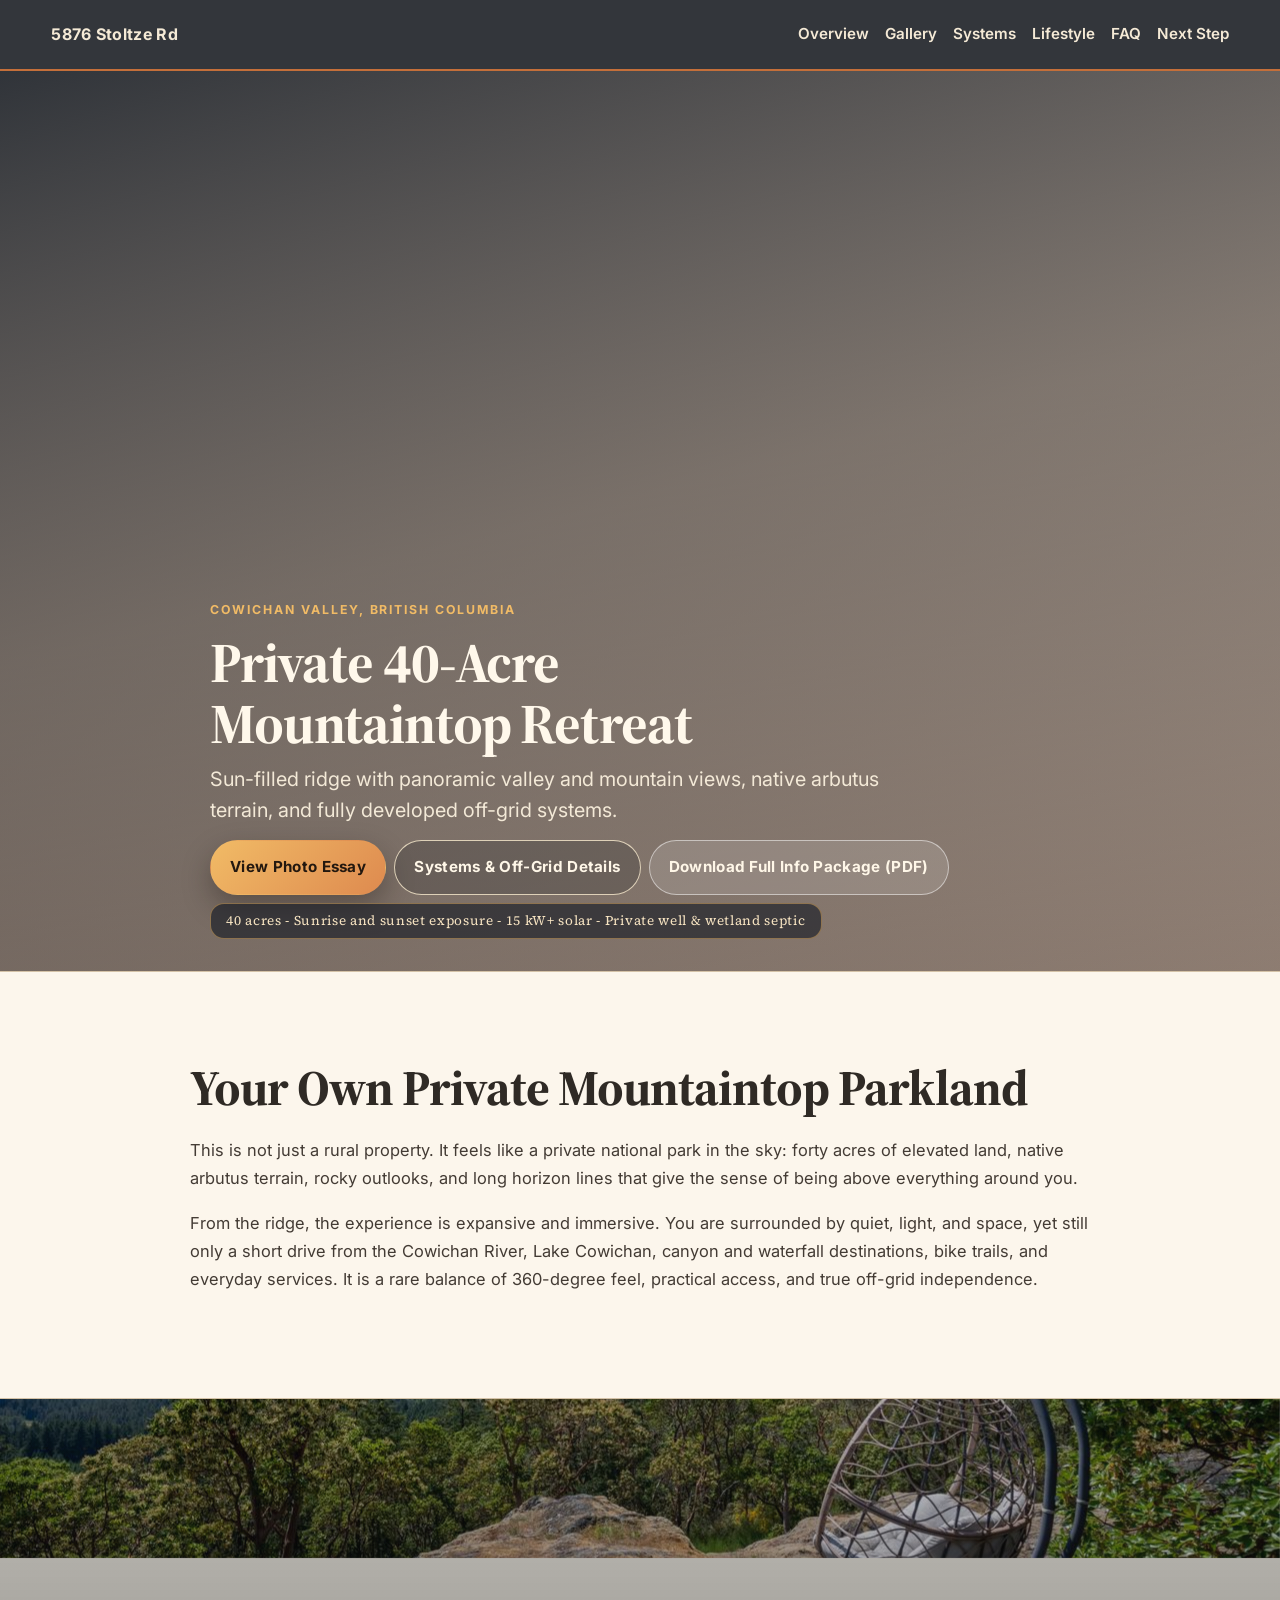
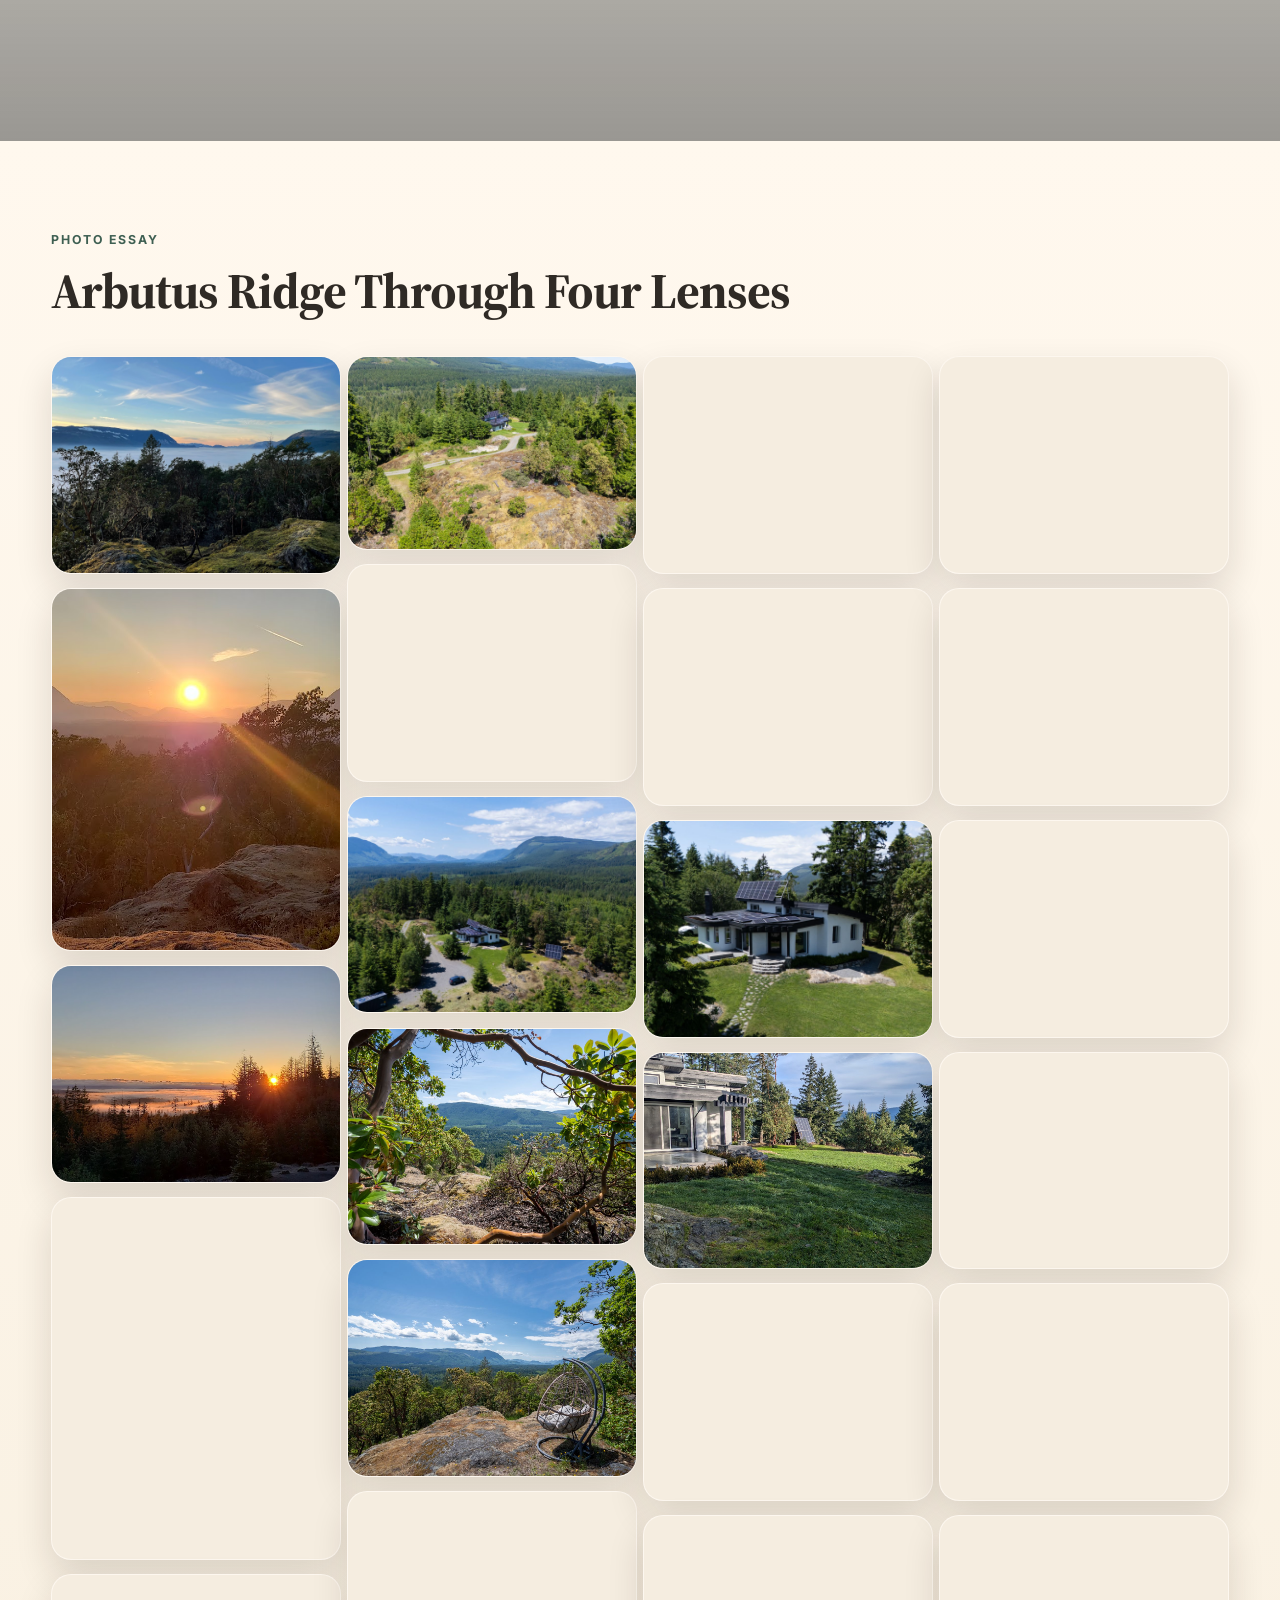
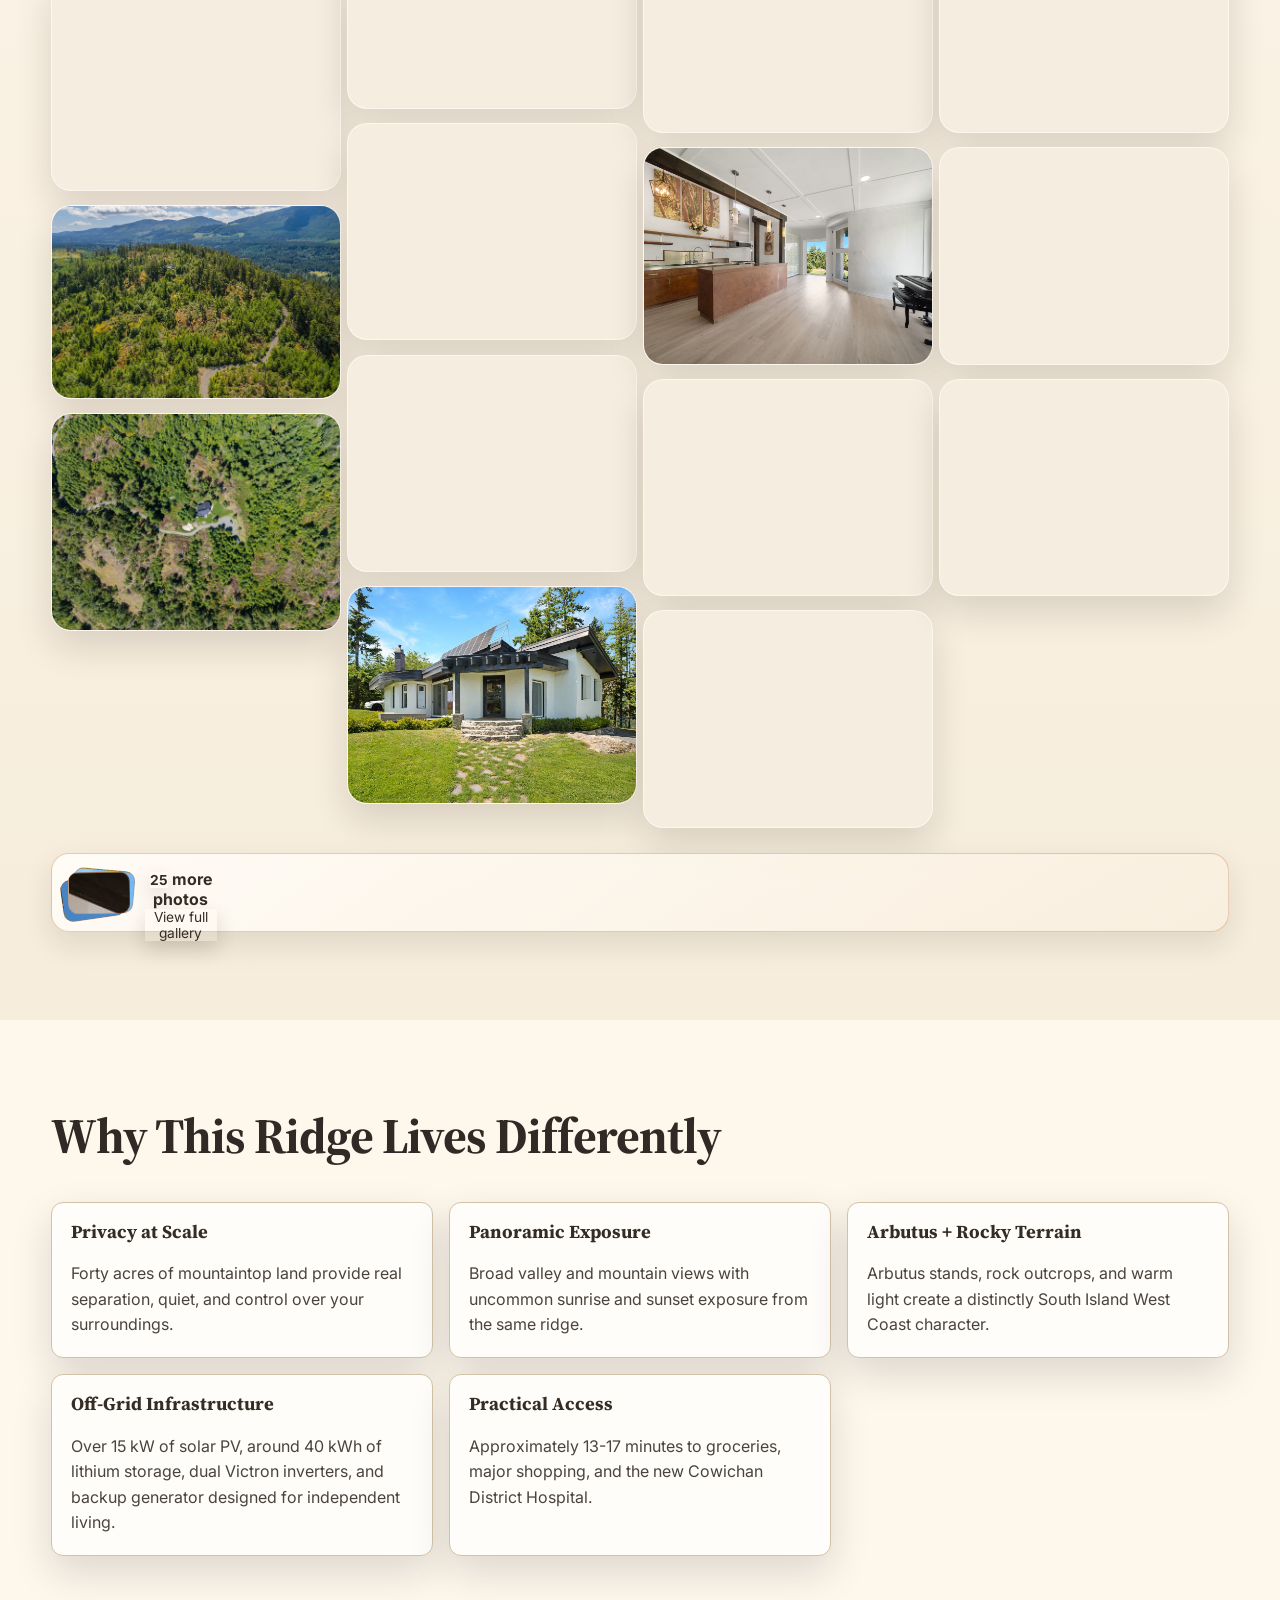
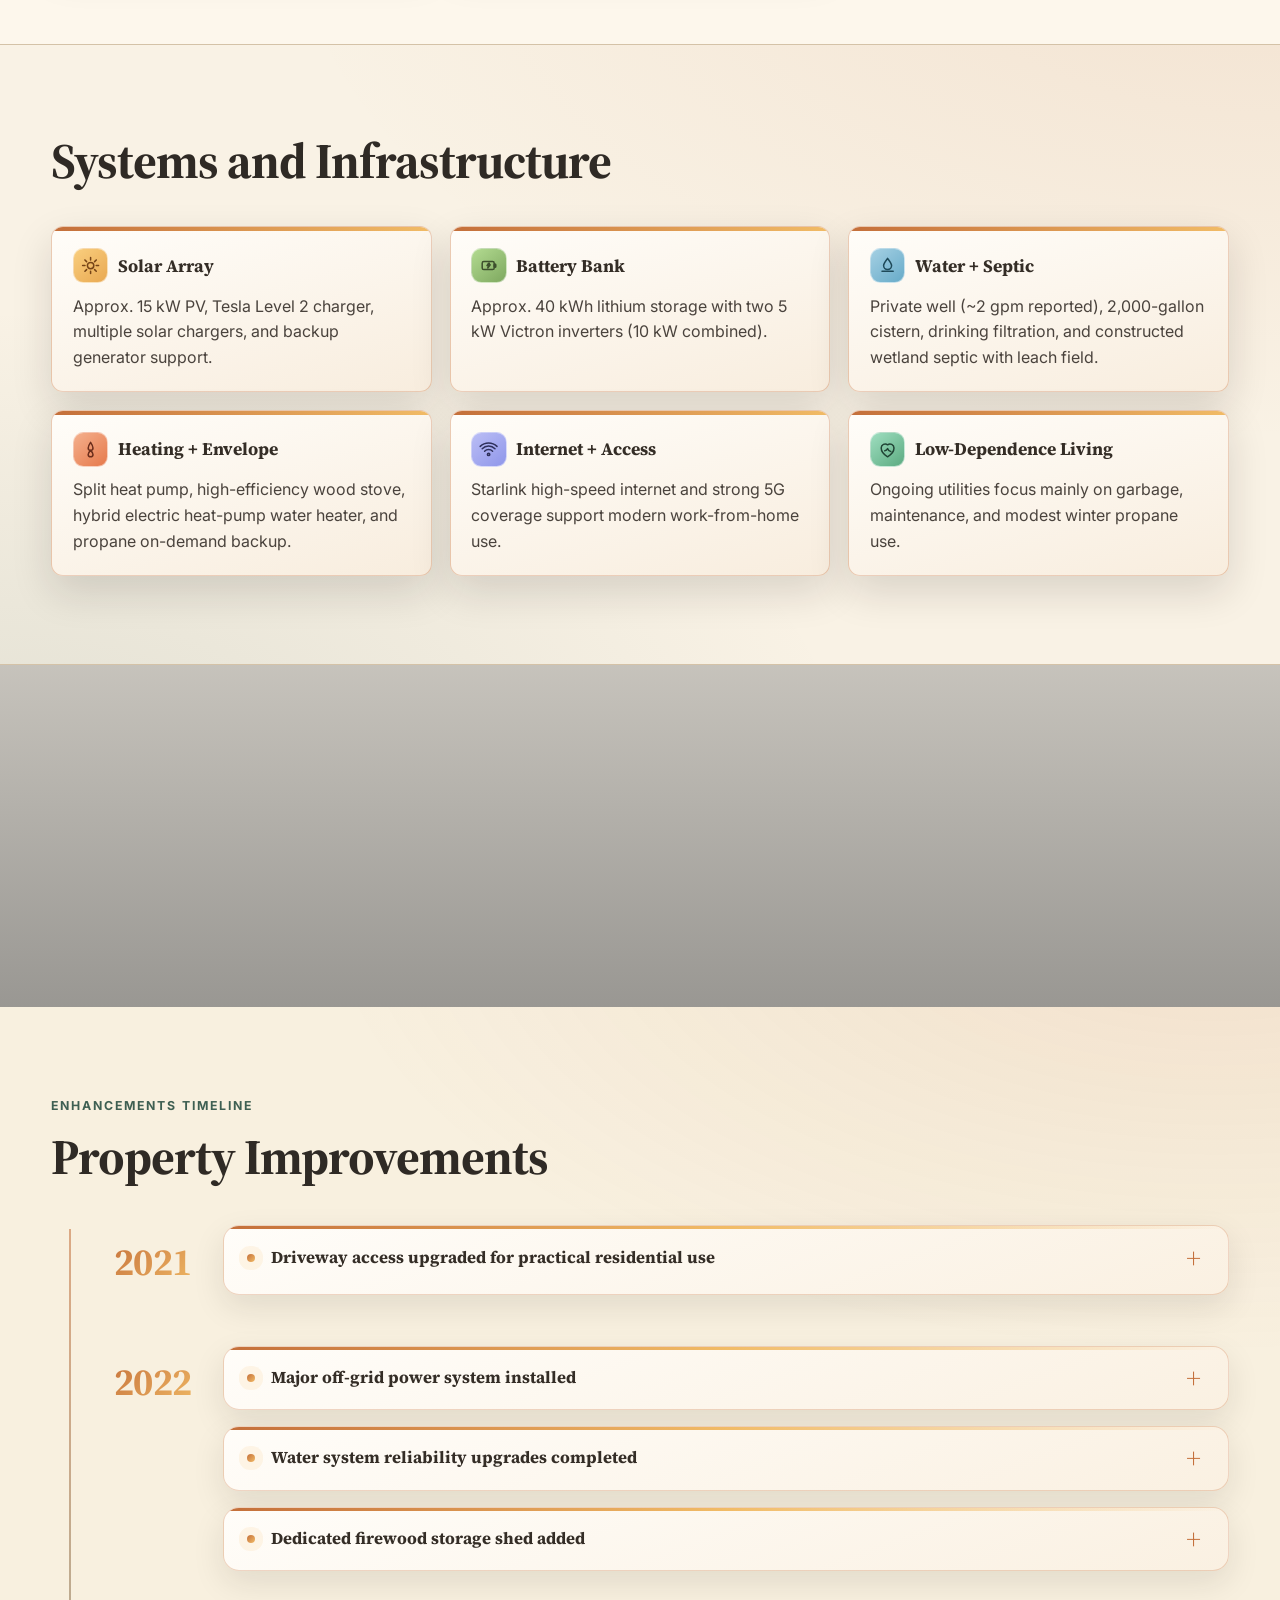
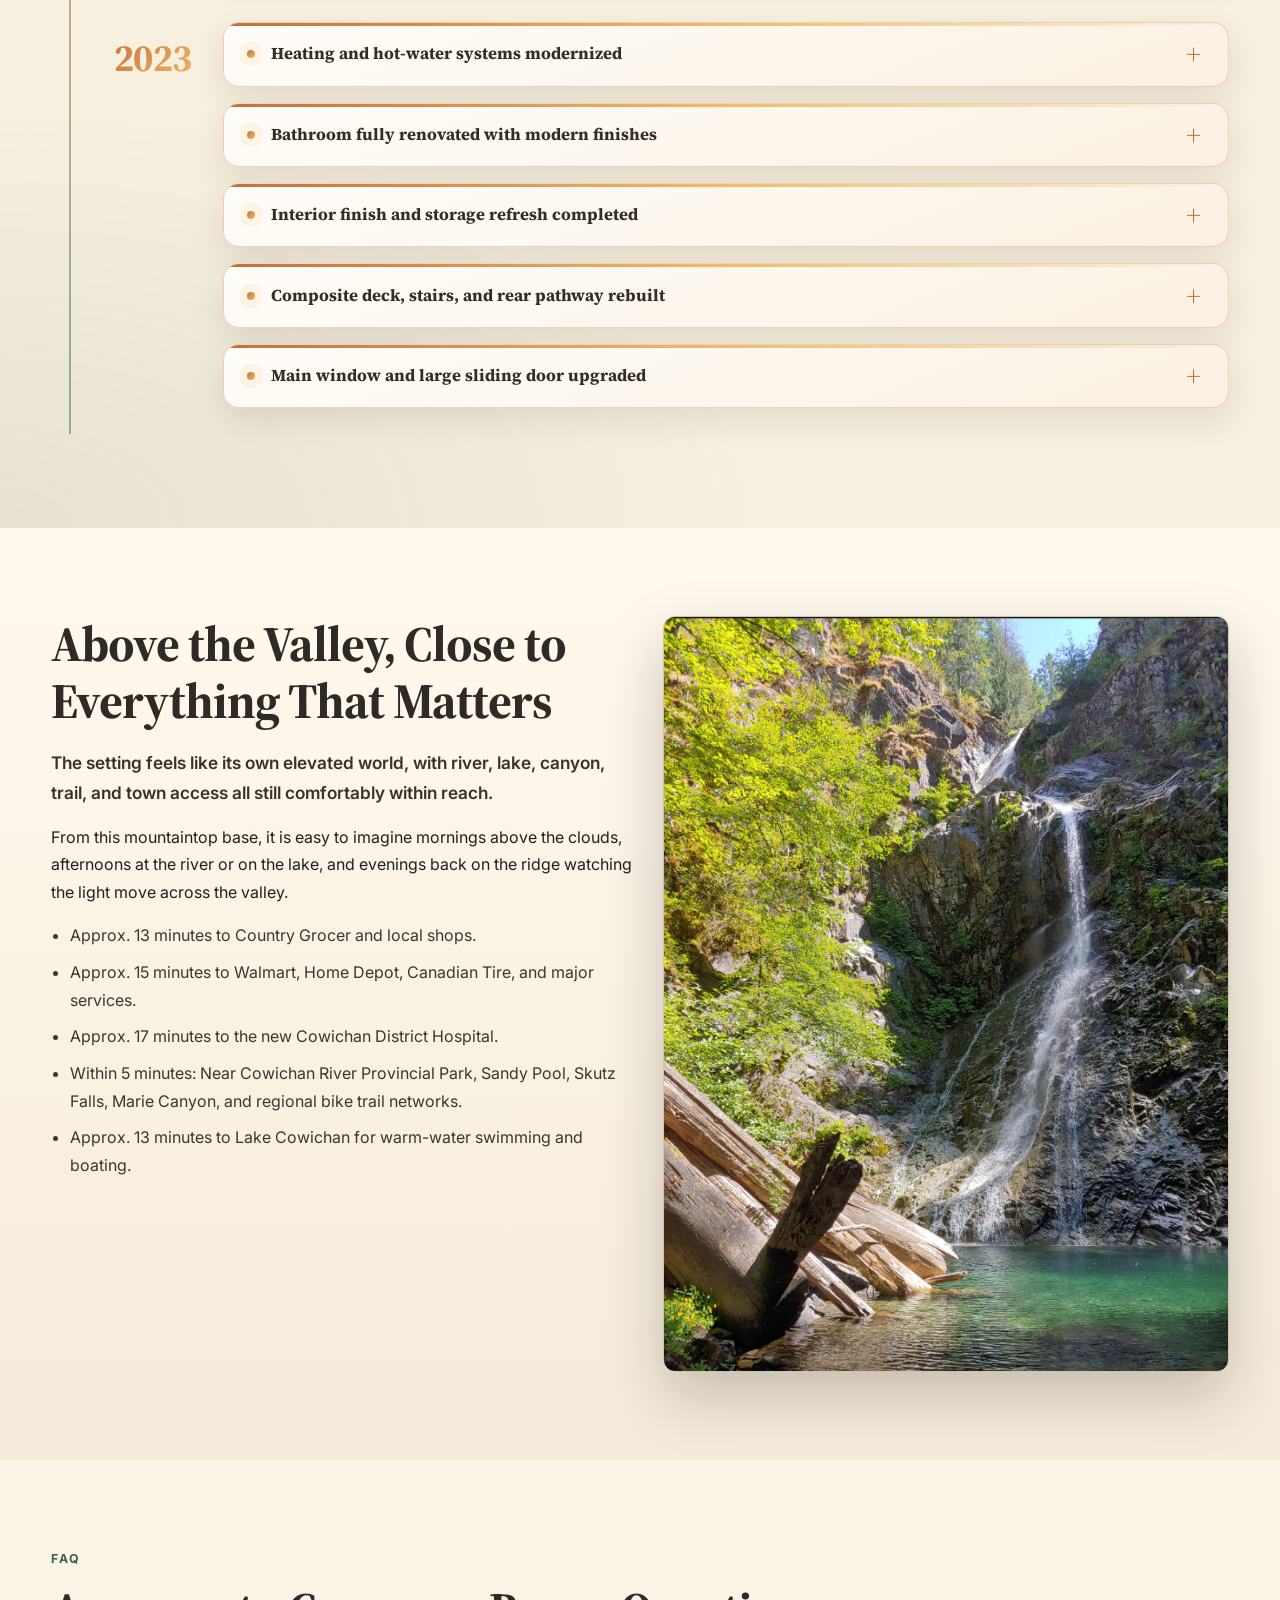
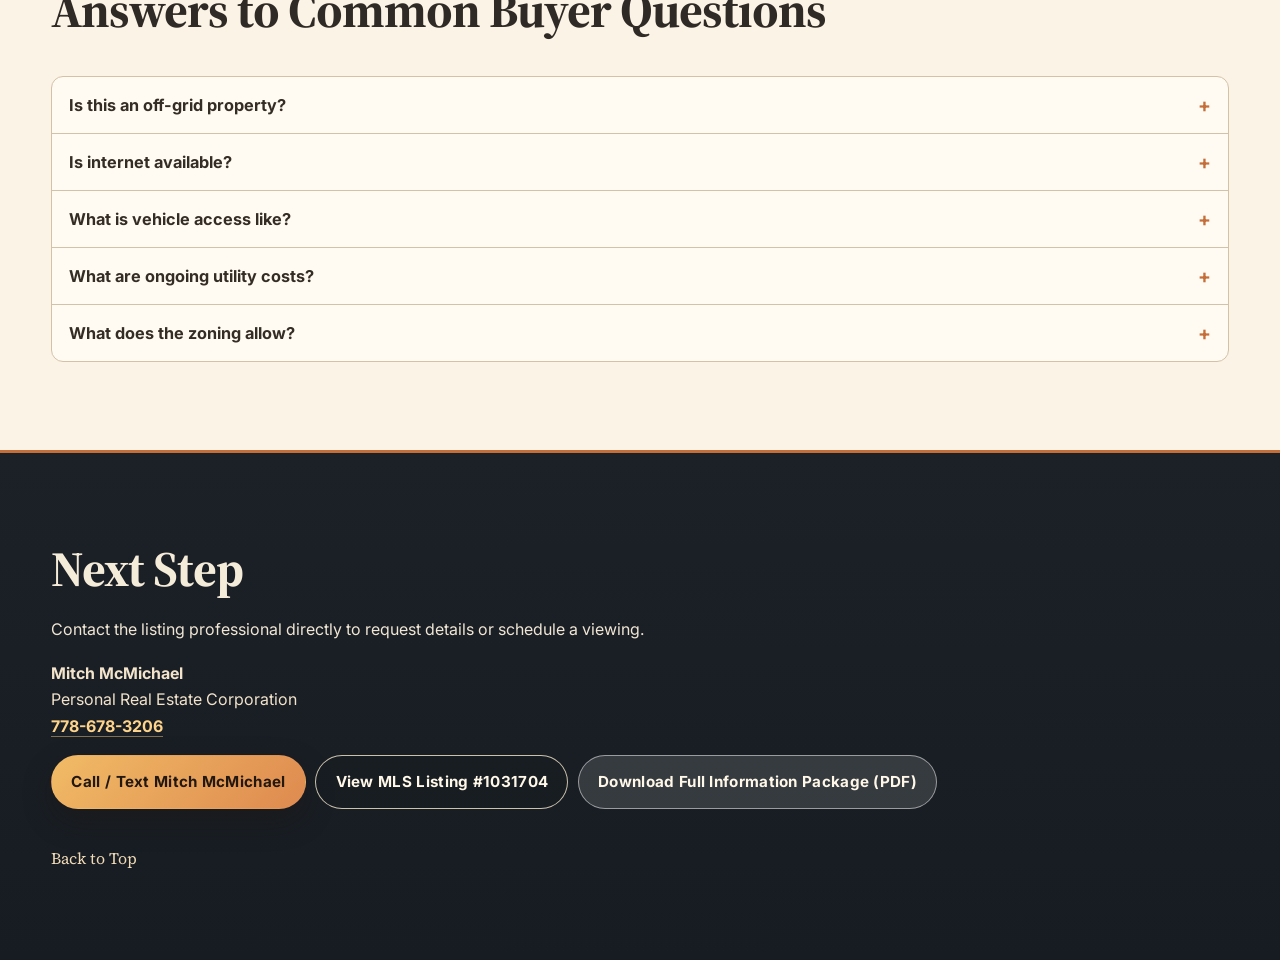
==== index.html @ 8b0bf9a5 "v9" ====
<!DOCTYPE html>
<html lang="en">
  <head>
    <meta charset="UTF-8" />
    <meta name="viewport" content="width=device-width, initial-scale=1.0" />
    <title>5876 Stoltze Rd | Private 40-Acre Mountaintop Retreat</title>
    <meta
      name="description"
      content="Private 40-acre mountaintop retreat in the Cowichan Valley with panoramic views, native arbutus terrain, and developed off-grid systems."
    />
    <meta property="og:title" content="5876 Stoltze Rd | Private 40-Acre Mountaintop Retreat" />
    <meta
      property="og:description"
      content="Sun-filled ridge with panoramic valley and mountain views, native arbutus terrain, and developed off-grid systems."
    />
    <meta property="og:type" content="website" />
    <meta property="og:image" content="img/hero-main.jpeg" />
    <link rel="preconnect" href="https://fonts.googleapis.com" />
    <link rel="preconnect" href="https://fonts.gstatic.com" crossorigin />
    <link href="https://fonts.googleapis.com/css2?family=Inter:wght@400;500;600;700;800&family=Source+Serif+4:wght@400;600;700&display=swap" rel="stylesheet" />
    <link rel="icon" type="image/svg+xml" href="img/favicon-placeholder.svg" />
    <link rel="stylesheet" href="css/styles.css" />
    <script defer src="js/main.js"></script>
  </head>
  <body>
    <a class="skip-link" href="#main-content">Skip to content</a>

    <header class="site-header" id="top">
      <div class="container nav-wrap">
        <p class="brand">5876 Stoltze Rd</p>
        <button class="nav-toggle" aria-expanded="false" aria-controls="site-nav">Menu</button>
        <nav id="site-nav" class="site-nav" aria-label="Main navigation">
          <a href="#overview">Overview</a>
          <a href="#gallery">Gallery</a>
          <a href="#systems">Systems</a>
          <a href="#lifestyle">Lifestyle</a>
          <a href="#faq">FAQ</a>
          <a href="#contact">Next Step</a>
        </nav>
      </div>
    </header>

    <main id="main-content">
      <section class="hero section" id="overview">
        <div class="hero-media">
          <video
            src="5876StoltzeRd.mp4"
            autoplay
            loop
            muted
            playsinline
            fetchpriority="high"
          ></video>
        </div>
        <div class="hero-overlay"></div>
        <div class="container hero-content reveal">
          <p class="eyebrow">Cowichan Valley, British Columbia</p>
          <h1>Private 40-Acre Mountaintop Retreat</h1>
          <p class="hero-subheadline">
            Sun-filled ridge with panoramic valley and mountain views, native arbutus terrain,
            and fully developed off-grid systems.
          </p>
          <div class="hero-actions">
            <a class="btn btn-primary" href="#gallery">View Photo Essay</a>
            <a class="btn btn-secondary" href="#systems">Systems &amp; Off-Grid Details</a>
            <a class="btn btn-tertiary" href="stoltze-website-requirements.pdf" target="_blank" rel="noopener">Download Full Info Package (PDF)</a>
          </div>
          <div class="hero-strip" aria-label="Property highlights">
            40 acres - Sunrise and sunset exposure - 15 kW+ solar - Private well &amp; wetland septic
          </div>
        </div>
      </section>

      <section class="section summary" id="summary">
        <div class="container reveal">
          <h2>Your Own Private Mountaintop Parkland</h2>
          <p>
            This is not just a rural property. It feels like a private national park in the sky: forty
            acres of elevated land, native arbutus terrain, rocky outlooks, and long horizon lines that
            give the sense of being above everything around you.
          </p>
          <p>
            From the ridge, the experience is expansive and immersive. You are surrounded by quiet,
            light, and space, yet still only a short drive from the Cowichan River, Lake Cowichan,
            canyon and waterfall destinations, bike trails, and everyday services. It is a rare balance
            of 360-degree feel, practical access, and true off-grid independence.
          </p>
        </div>
      </section>

      <section class="scenic-band" aria-label="Golden hour landscape break">
        <div class="scenic-band-media" data-parallax-speed="0.2" style="background-image: url('img/5876_StoltzeRd_nature_2.jpeg');"></div>
      </section>

      <section class="section gallery" id="gallery">
        <div class="container">
          <div class="section-header reveal">
            <p class="eyebrow">Photo Essay</p>
            <h2>Arbutus Ridge Through Four Lenses</h2>
          </div>

          <div class="gallery-grid gallery-grid-unified" id="full-gallery" data-unified-gallery>
            <figure class="gallery-card reveal"><img src="img/5876_StoltzeRd_highlight_1.jpg" alt="Highlight angle showing privacy and wide exposure" data-fallback="img/placeholder-landscape.svg" loading="lazy" decoding="async" /><figcaption>Wide exposure and privacy are immediately apparent.</figcaption></figure>
            <figure class="gallery-card more-photo reveal" hidden><img src="img/5876_StoltzeRd_highlight_2.jpg" alt="Highlight image emphasizing mountaintop privacy" data-fallback="img/placeholder-landscape.svg" loading="lazy" decoding="async" /><figcaption>Private feel with dominant landscape control.</figcaption></figure>
            <figure class="gallery-card more-photo reveal" hidden><img src="img/5876_StoltzeRd_highlight_3.jpg" alt="Highlight image with panoramic valley view" data-fallback="img/placeholder-landscape.svg" loading="lazy" decoding="async" /><figcaption>Panoramic valley depth and changing light.</figcaption></figure>
            <figure class="gallery-card more-photo reveal" hidden><img src="img/5876_StoltzeRd_highlight_5.jpg" alt="Highlight image showing arbutus and rock composition" data-fallback="img/placeholder-landscape.svg" loading="lazy" decoding="async" /><figcaption>Arbutus and rock terrain define the setting.</figcaption></figure>
            <figure class="gallery-card more-photo reveal" hidden><img src="img/5876_StoltzeRd_highlight_6.jpg" alt="Highlight angle connecting home and off-grid independence" data-fallback="img/placeholder-landscape.svg" loading="lazy" decoding="async" /><figcaption>Independent systems support flexible use.</figcaption></figure>

            <figure class="gallery-card reveal"><img src="img/5876_StoltzeRd_aerial_1.jpg" alt="Mountaintop ridge and valley view from aerial perspective" data-fallback="img/placeholder-landscape.svg" loading="lazy" decoding="async" /><figcaption>The site sits high on a sun-filled ridge with long valley sightlines.</figcaption></figure>
            <figure class="gallery-card reveal"><img src="img/5876_StoltzeRd_arial_1.jpeg" alt="Aerial mountaintop perspective over ridge and valley view" data-fallback="img/placeholder-landscape.svg" loading="lazy" decoding="async" /><figcaption>High elevation siting and terrain context.</figcaption></figure>
            <figure class="gallery-card reveal"><img src="img/5876_StoltzeRd_arial_2.jpeg" alt="Aerial view showing property approach and privacy buffer" data-fallback="img/placeholder-landscape.svg" loading="lazy" decoding="async" /><figcaption>Approach, access, and separation from surrounding parcels.</figcaption></figure>
            <figure class="gallery-card more-photo reveal" hidden><img src="img/5876_StoltzeRd_arial_3.jpeg" alt="Aerial exposure image with mountain and valley backdrop" data-fallback="img/placeholder-landscape.svg" loading="lazy" decoding="async" /><figcaption>Broad valley outlook and mountain backdrop.</figcaption></figure>
            <figure class="gallery-card more-photo reveal" hidden><img src="img/5876_StoltzeRd_arial_4.jpeg" alt="Aerial image highlighting sunrise and sunset exposure" data-fallback="img/placeholder-landscape.svg" loading="lazy" decoding="async" /><figcaption>Ridge orientation captures morning and evening light.</figcaption></figure>

            <figure class="gallery-card reveal"><img src="img/5876_StoltzeRd_nature_1.jpeg" alt="Arbutus terrain on mountaintop setting" data-fallback="img/placeholder-landscape.svg" loading="lazy" decoding="async" /><figcaption>Arbutus terrain and exposed ridge character.</figcaption></figure>
            <figure class="gallery-card more-photo reveal" hidden><img src="img/5876_StoltzeRd_nature_2.jpeg" alt="Arbutus trees with warm light over mountaintop terrain" data-fallback="img/placeholder-landscape.svg" loading="lazy" decoding="async" /><figcaption>Arbutus stands and warm seasonal color.</figcaption></figure>
            <figure class="gallery-card more-photo reveal" hidden><img src="img/5876_StoltzeRd_nature_3.jpeg" alt="Nature frame showing valley view and arbutus character" data-fallback="img/placeholder-landscape.svg" loading="lazy" decoding="async" /><figcaption>Native vegetation and long view corridors.</figcaption></figure>
            <figure class="gallery-card more-photo reveal" hidden><img src="img/5876_StoltzeRd_nature_4.jpeg" alt="Rock outcrop and arbutus landscape detail" data-fallback="img/placeholder-landscape.svg" loading="lazy" decoding="async" /><figcaption>Rock outcrops reinforce South Island character.</figcaption></figure>

            <figure class="gallery-card reveal"><img src="img/5876_StoltzeRd_house_1.jpeg" alt="Home exterior within private mountaintop landscape" data-fallback="img/placeholder-landscape.svg" loading="lazy" decoding="async" /><figcaption>Exterior presence remains tied to the natural ridge setting.</figcaption></figure>
            <figure class="gallery-card reveal"><img src="img/5876_StoltzeRd_house_2.jpeg" alt="House elevation within mountaintop privacy setting" data-fallback="img/placeholder-landscape.svg" loading="lazy" decoding="async" /><figcaption>Built form nested into the ridge without losing view value.</figcaption></figure>
            <figure class="gallery-card more-photo reveal" hidden><img src="img/5876_StoltzeRd_house_3.jpeg" alt="Home frontage with surrounding natural context" data-fallback="img/placeholder-landscape.svg" loading="lazy" decoding="async" /><figcaption>Efficient footprint with practical exterior flow.</figcaption></figure>
            <figure class="gallery-card more-photo reveal" hidden><img src="img/5876_StoltzeRd_house_4.jpeg" alt="Home and solar-oriented outdoor space" data-fallback="img/placeholder-landscape.svg" loading="lazy" decoding="async" /><figcaption>Solar-oriented siting supports off-grid performance.</figcaption></figure>
            <figure class="gallery-card more-photo reveal" hidden><img src="img/5876_StoltzeRd_house_5.jpeg" alt="Exterior angle showing separation and natural terrain" data-fallback="img/placeholder-landscape.svg" loading="lazy" decoding="async" /><figcaption>Clear separation, calm, and day-to-day usability.</figcaption></figure>
            <figure class="gallery-card more-photo reveal" hidden><img src="img/5876_StoltzeRd_house_6.jpeg" alt="House exterior angle showing mountaintop privacy and usable grounds" data-fallback="img/placeholder-landscape.svg" loading="lazy" decoding="async" /><figcaption>Additional exterior angle emphasizing privacy and usable approach.</figcaption></figure>
            <figure class="gallery-card more-photo reveal" hidden><img src="img/5876_StoltzeRd_house_7.jpeg" alt="Exterior photo highlighting home placement in natural surroundings" data-fallback="img/placeholder-landscape.svg" loading="lazy" decoding="async" /><figcaption>Home placement works with the natural terrain instead of against it.</figcaption></figure>
            <figure class="gallery-card more-photo reveal" hidden><img src="img/5876_StoltzeRd_house_8.jpeg" alt="House exterior view with outdoor living context" data-fallback="img/placeholder-landscape.svg" loading="lazy" decoding="async" /><figcaption>Exterior living zones support practical day-to-day use.</figcaption></figure>

            <figure class="gallery-card reveal"><img src="img/5876_StoltzeRd_interior_1.jpeg" alt="Interior living area with warm natural light" data-fallback="img/placeholder-landscape.svg" loading="lazy" decoding="async" /><figcaption>Main living zone with welcoming mountain-home character.</figcaption></figure>
            <figure class="gallery-card more-photo reveal" hidden><img src="img/5876_StoltzeRd_interior_2.jpeg" alt="Interior space showing functional everyday layout" data-fallback="img/placeholder-landscape.svg" loading="lazy" decoding="async" /><figcaption>Practical circulation and day-to-day usability.</figcaption></figure>
            <figure class="gallery-card more-photo reveal" hidden><img src="img/5876_StoltzeRd_interior_3.jpeg" alt="Interior detail emphasizing comfort and efficiency" data-fallback="img/placeholder-landscape.svg" loading="lazy" decoding="async" /><figcaption>Comfort-focused interior tied to low-dependence living.</figcaption></figure>
            <figure class="gallery-card more-photo reveal" hidden><img src="img/5876_StoltzeRd_interior_4.jpeg" alt="Interior room view with bright, usable proportions" data-fallback="img/placeholder-landscape.svg" loading="lazy" decoding="async" /><figcaption>Bright interior proportions suited to full-time use.</figcaption></figure>
            <figure class="gallery-card more-photo reveal" hidden><img src="img/5876_StoltzeRd_interior_5.jpeg" alt="Interior room showing mountain home finish and natural light" data-fallback="img/placeholder-landscape.svg" loading="lazy" decoding="async" /><figcaption>Warm finishes and natural light reinforce comfort.</figcaption></figure>
            <figure class="gallery-card more-photo reveal" hidden><img src="img/5876_StoltzeRd_interior_6.jpeg" alt="Interior perspective highlighting efficient room arrangement" data-fallback="img/placeholder-landscape.svg" loading="lazy" decoding="async" /><figcaption>Efficient room arrangement supports simple everyday living.</figcaption></figure>
            <figure class="gallery-card more-photo reveal" hidden><img src="img/5876_StoltzeRd_interior_7.jpeg" alt="Interior photo showing practical use space" data-fallback="img/placeholder-landscape.svg" loading="lazy" decoding="async" /><figcaption>Usable spaces balance function and comfort.</figcaption></figure>
            <figure class="gallery-card more-photo reveal" hidden><img src="img/5876_StoltzeRd_interior_8.jpeg" alt="Interior view with bright surfaces and comfortable proportions" data-fallback="img/placeholder-landscape.svg" loading="lazy" decoding="async" /><figcaption>Bright interior surfaces keep the home feeling open and calm.</figcaption></figure>
            <figure class="gallery-card more-photo reveal" hidden><img src="img/5876_StoltzeRd_interior_9.jpeg" alt="Interior detail reflecting full-time living practicality" data-fallback="img/placeholder-landscape.svg" loading="lazy" decoding="async" /><figcaption>Practical details support year-round full-time use.</figcaption></figure>
            <figure class="gallery-card more-photo reveal" hidden><img src="img/5876_StoltzeRd_interior_10.jpeg" alt="Interior room with comfortable scale and light" data-fallback="img/placeholder-landscape.svg" loading="lazy" decoding="async" /><figcaption>Comfortable scale and light contribute to everyday livability.</figcaption></figure>
            <figure class="gallery-card more-photo reveal" hidden><img src="img/5876_StoltzeRd_interior_11.jpeg" alt="Interior image showing polished, efficient living spaces" data-fallback="img/placeholder-landscape.svg" loading="lazy" decoding="async" /><figcaption>Polished interior spaces complement the self-reliant property systems.</figcaption></figure>
          </div>

          <button class="gallery-stack reveal" type="button" data-gallery-stack aria-expanded="false" aria-controls="full-gallery">
            <span class="gallery-stack-visual" aria-hidden="true">
              <span class="stack-sheet"></span>
              <span class="stack-sheet"></span>
              <span class="stack-sheet"></span>
            </span>
            <span class="gallery-stack-copy">
              <strong><span data-hidden-count>0</span> more photos</strong>
              <span data-stack-label>View full gallery</span>
            </span>
          </button>
        </div>
      </section>

      <section class="section standout" id="standout">
        <div class="container">
          <div class="section-header reveal">
            <h2>Why This Ridge Lives Differently</h2>
          </div>
          <div class="card-grid">
            <article class="card reveal"><h3>Privacy at Scale</h3><p>Forty acres of mountaintop land provide real separation, quiet, and control over your surroundings.</p></article>
            <article class="card reveal"><h3>Panoramic Exposure</h3><p>Broad valley and mountain views with uncommon sunrise and sunset exposure from the same ridge.</p></article>
            <article class="card reveal"><h3>Arbutus + Rocky Terrain</h3><p>Arbutus stands, rock outcrops, and warm light create a distinctly South Island West Coast character.</p></article>
            <article class="card reveal"><h3>Off-Grid Infrastructure</h3><p>Over 15 kW of solar PV, around 40 kWh of lithium storage, dual Victron inverters, and backup generator designed for independent living.</p></article>
            <article class="card reveal"><h3>Practical Access</h3><p>Approximately 13-17 minutes to groceries, major shopping, and the new Cowichan District Hospital.</p></article>
          </div>
        </div>
      </section>

      <section class="section systems" id="systems">
        <div class="container">
          <div class="section-header reveal">
            <h2>Systems and Infrastructure</h2>
          </div>
          <div class="feature-grid">
            <article class="feature reveal">
              <h3>
                <span aria-hidden="true" class="feature-icon feature-icon-solar">
                  <svg viewBox="0 0 24 24" role="presentation" focusable="false"><circle cx="12" cy="12" r="4"></circle><path d="M12 2v3M12 19v3M4.9 4.9l2.1 2.1M17 17l2.1 2.1M2 12h3M19 12h3M4.9 19.1l2.1-2.1M17 7l2.1-2.1"></path></svg>
                </span>
                Solar Array
              </h3>
              <p>Approx. 15 kW PV, Tesla Level 2 charger, multiple solar chargers, and backup generator support.</p>
            </article>
            <article class="feature reveal">
              <h3>
                <span aria-hidden="true" class="feature-icon feature-icon-battery">
                  <svg viewBox="0 0 24 24" role="presentation" focusable="false"><rect x="4" y="7" width="15" height="10" rx="2"></rect><rect x="19" y="10" width="2" height="4" rx="1"></rect><path d="M12 9l-2 3h2l-1 3 3-4h-2l1-2z"></path></svg>
                </span>
                Battery Bank
              </h3>
              <p>Approx. 40 kWh lithium storage with two 5 kW Victron inverters (10 kW combined).</p>
            </article>
            <article class="feature reveal">
              <h3>
                <span aria-hidden="true" class="feature-icon feature-icon-water">
                  <svg viewBox="0 0 24 24" role="presentation" focusable="false"><path d="M12 3c-3 4-5 6.5-5 9a5 5 0 0 0 10 0c0-2.5-2-5-5-9z"></path><path d="M5 19h14"></path></svg>
                </span>
                Water + Septic
              </h3>
              <p>Private well (~2 gpm reported), 2,000-gallon cistern, drinking filtration, and constructed wetland septic with leach field.</p>
            </article>
            <article class="feature reveal">
              <h3>
                <span aria-hidden="true" class="feature-icon feature-icon-heat">
                  <svg viewBox="0 0 24 24" role="presentation" focusable="false"><path d="M12 3c2 3 3 5 3 7a3 3 0 1 1-6 0c0-2 1-4 3-7z"></path><path d="M12 13c2 2 3 3.5 3 5a3 3 0 0 1-6 0c0-1.5 1-3 3-5z"></path></svg>
                </span>
                Heating + Envelope
              </h3>
              <p>Split heat pump, high-efficiency wood stove, hybrid electric heat-pump water heater, and propane on-demand backup.</p>
            </article>
            <article class="feature reveal">
              <h3>
                <span aria-hidden="true" class="feature-icon feature-icon-internet">
                  <svg viewBox="0 0 24 24" role="presentation" focusable="false"><circle cx="12" cy="18" r="1.5"></circle><path d="M7 14a7 7 0 0 1 10 0M4 11a11 11 0 0 1 16 0M1.5 8a15 15 0 0 1 21 0"></path></svg>
                </span>
                Internet + Access
              </h3>
              <p>Starlink high-speed internet and strong 5G coverage support modern work-from-home use.</p>
            </article>
            <article class="feature reveal">
              <h3>
                <span aria-hidden="true" class="feature-icon feature-icon-living">
                  <svg viewBox="0 0 24 24" role="presentation" focusable="false"><path d="M12 21c5-3 8-6.5 8-11A5 5 0 0 0 12 6a5 5 0 0 0-8 4c0 4.5 3 8 8 11z"></path><path d="M8.5 13.5c1.4-.2 2.6-1.1 3.5-2.8.7 2.2 2.1 3.4 4 3.7"></path></svg>
                </span>
                Low-Dependence Living
              </h3>
              <p>Ongoing utilities focus mainly on garbage, maintenance, and modest winter propane use.</p>
            </article>
          </div>
        </div>
      </section>

      <section class="scenic-band scenic-band-alt" aria-label="Aerial mountain break">
        <div class="scenic-band-media" data-parallax-speed="0.28" style="background-image: url('img/5876_StoltzeRd_arial_4.jpeg');"></div>
      </section>

      <section class="section timeline" id="improvements">
        <div class="container">
          <div class="section-header reveal">
            <p class="eyebrow">Enhancements Timeline</p>
            <h2>Property Improvements</h2>
          </div>

          <div class="improvements-timeline reveal" aria-label="Property improvements timeline" data-timeline>
            <div class="timeline-year-group" data-year="2021">
              <div class="timeline-year-marker">
                <span class="timeline-year-label">2021</span>
              </div>
              <div class="timeline-cards">
                <article class="timeline-card" data-timeline-card>
                  <button class="timeline-card-trigger" aria-expanded="false">
                    <span class="timeline-dot"></span>
                    <span class="timeline-card-title">Driveway access upgraded for practical residential use</span>
                    <span class="timeline-expand-icon" aria-hidden="true">+</span>
                  </button>
                  <div class="timeline-card-content" hidden>
                    <p>
                      The route was graded, widened, and surfaced with approximately 5 cm of road base,
                      resulting in a comfortable, usable driveway for normal passenger vehicles.
                    </p>
                    <p class="improvement-benefit"><strong>Buyer benefit:</strong> Improves access, day-to-day usability, and buyer confidence.</p>
                  </div>
                </article>
              </div>
            </div>

            <div class="timeline-year-group" data-year="2022">
              <div class="timeline-year-marker">
                <span class="timeline-year-label">2022</span>
              </div>
              <div class="timeline-cards">
                <article class="timeline-card" data-timeline-card>
                  <button class="timeline-card-trigger" aria-expanded="false">
                    <span class="timeline-dot"></span>
                    <span class="timeline-card-title">Major off-grid power system installed</span>
                    <span class="timeline-expand-icon" aria-hidden="true">+</span>
                  </button>
                  <div class="timeline-card-content" hidden>
                    <p>
                      Approximately 15+ kW of PV, two 5 kW Victron inverters (10 kW combined), roughly
                      40 kWh of lithium battery storage, multiple solar chargers, and a Tesla Level 2 charger.
                    </p>
                    <p class="improvement-benefit"><strong>Buyer benefit:</strong> Supports modern off-grid living, resilience, strong energy capability, and electric-vehicle charging.</p>
                  </div>
                </article>

                <article class="timeline-card" data-timeline-card>
                  <button class="timeline-card-trigger" aria-expanded="false">
                    <span class="timeline-dot"></span>
                    <span class="timeline-card-title">Water system reliability upgrades completed</span>
                    <span class="timeline-expand-icon" aria-hidden="true">+</span>
                  </button>
                  <div class="timeline-card-content" hidden>
                    <p>
                      Deep well pump replaced, well pipe replaced, 2,000-gallon water system tank cleaned,
                      and additional incoming-water plus charcoal drinking-water filtration installed with
                      a dedicated drinking-water tap.
                    </p>
                    <p class="improvement-benefit"><strong>Buyer benefit:</strong> Improves reliability, convenience, and drinking-water usability.</p>
                  </div>
                </article>

                <article class="timeline-card" data-timeline-card>
                  <button class="timeline-card-trigger" aria-expanded="false">
                    <span class="timeline-dot"></span>
                    <span class="timeline-card-title">Dedicated firewood storage shed added</span>
                    <span class="timeline-expand-icon" aria-hidden="true">+</span>
                  </button>
                  <div class="timeline-card-content" hidden>
                    <p>
                      A dedicated shed was built to hold approximately 4-5 cords, enough for a full heating season.
                    </p>
                    <p class="improvement-benefit"><strong>Buyer benefit:</strong> Provides practical storage for a full heating season.</p>
                  </div>
                </article>
              </div>
            </div>

            <div class="timeline-year-group" data-year="2023">
              <div class="timeline-year-marker">
                <span class="timeline-year-label">2023</span>
              </div>
              <div class="timeline-cards">
                <article class="timeline-card" data-timeline-card>
                  <button class="timeline-card-trigger" aria-expanded="false">
                    <span class="timeline-dot"></span>
                    <span class="timeline-card-title">Heating and hot-water systems modernized</span>
                    <span class="timeline-expand-icon" aria-hidden="true">+</span>
                  </button>
                  <div class="timeline-card-content" hidden>
                    <p>
                      Split heat pump installed, high-efficiency wood stove added or upgraded as the primary
                      practical heating source, hybrid electric heat-pump water heater installed, and propane
                      on-demand hot-water backup available for operational flexibility.
                    </p>
                    <p class="improvement-benefit"><strong>Buyer benefit:</strong> Improves comfort, efficiency, resilience, and year-round livability.</p>
                  </div>
                </article>

                <article class="timeline-card" data-timeline-card>
                  <button class="timeline-card-trigger" aria-expanded="false">
                    <span class="timeline-dot"></span>
                    <span class="timeline-card-title">Bathroom fully renovated with modern finishes</span>
                    <span class="timeline-expand-icon" aria-hidden="true">+</span>
                  </button>
                  <div class="timeline-card-content" hidden>
                    <p>
                      Updated with tile finishes, modern glass shower panel, wall-mounted toilet with bidet
                      attachment, and premium finish upgrades.
                    </p>
                    <p class="improvement-benefit"><strong>Buyer benefit:</strong> Improves comfort, presentation, and everyday functionality.</p>
                  </div>
                </article>

                <article class="timeline-card" data-timeline-card>
                  <button class="timeline-card-trigger" aria-expanded="false">
                    <span class="timeline-dot"></span>
                    <span class="timeline-card-title">Interior finish and storage refresh completed</span>
                    <span class="timeline-expand-icon" aria-hidden="true">+</span>
                  </button>
                  <div class="timeline-card-content" hidden>
                    <p>
                      Water-resistant vinyl plank flooring installed over the older floor, closet shelving added,
                      and selected interior finishes refreshed with premium matte paint with a plaster-like appearance.
                    </p>
                    <p class="improvement-benefit"><strong>Buyer benefit:</strong> Improves durability, storage, and overall interior presentation.</p>
                  </div>
                </article>

                <article class="timeline-card" data-timeline-card>
                  <button class="timeline-card-trigger" aria-expanded="false">
                    <span class="timeline-dot"></span>
                    <span class="timeline-card-title">Composite deck, stairs, and rear pathway rebuilt</span>
                    <span class="timeline-expand-icon" aria-hidden="true">+</span>
                  </button>
                  <div class="timeline-card-content" hidden>
                    <p>
                      The old deck was fully replaced with a new composite deck; rear wooden stairs were
                      replaced with matching composite stairs; and a small rear pathway was built using the
                      same composite decking.
                    </p>
                    <p class="improvement-benefit"><strong>Buyer benefit:</strong> Improves outdoor usability, appeal, convenience, and day-to-day functionality.</p>
                  </div>
                </article>

                <article class="timeline-card" data-timeline-card>
                  <button class="timeline-card-trigger" aria-expanded="false">
                    <span class="timeline-dot"></span>
                    <span class="timeline-card-title">Main window and large sliding door upgraded</span>
                    <span class="timeline-expand-icon" aria-hidden="true">+</span>
                  </button>
                  <div class="timeline-card-content" hidden>
                    <p>
                      Older wood-frame units with gaps were replaced for improved insulation and overall comfort.
                    </p>
                    <p class="improvement-benefit"><strong>Buyer benefit:</strong> Improves comfort, efficiency, and overall condition.</p>
                  </div>
                </article>
              </div>
            </div>
          </div>
        </div>
      </section>

      <section class="section lifestyle" id="lifestyle">
        <div class="container layout-split">
          <div class="reveal">
            <h2>Above the Valley, Close to Everything That Matters</h2>
            <p class="lifestyle-lead">
              The setting feels like its own elevated world, with river, lake, canyon, trail, and town access all still comfortably within reach.
            </p>
            <p>
              From this mountaintop base, it is easy to imagine mornings above the clouds, afternoons at the river or on the lake, and evenings back on the ridge watching the light move across the valley.
            </p>
            <ul>
              <li>Approx. 13 minutes to Country Grocer and local shops.</li>
              <li>Approx. 15 minutes to Walmart, Home Depot, Canadian Tire, and major services.</li>
              <li>Approx. 17 minutes to the new Cowichan District Hospital.</li>
              <li>Within 5 minutes: Near Cowichan River Provincial Park, Sandy Pool, Skutz Falls, Marie Canyon, and regional bike trail networks.</li>
              <li>Approx. 13 minutes to Lake Cowichan for warm-water swimming and boating.</li>
            </ul>
          </div>
          <figure class="reveal">
            <img src="img/5876_StoltzeRd_places_1.jpg" alt="Valley view from mountaintop location highlighting nearby recreation context" data-fallback="img/placeholder-landscape.svg" loading="lazy" decoding="async" />
          </figure>
        </div>
      </section>

      <section class="section faq" id="faq">
        <div class="container">
          <div class="section-header reveal">
            <p class="eyebrow">FAQ</p>
            <h2>Answers to Common Buyer Questions</h2>
          </div>
          <div class="accordion reveal" data-accordion>
            <article class="accordion-item">
              <h3>
                <button type="button" class="accordion-trigger" aria-expanded="false" aria-controls="faq-panel-1" id="faq-trigger-1">
                  Is this an off-grid property?
                </button>
              </h3>
              <div class="accordion-panel" id="faq-panel-1" role="region" aria-labelledby="faq-trigger-1" hidden>
                <p>
                  Yes. The setup is designed for full independence with solar PV, lithium storage, private well water,
                  constructed wetland septic, and backup generator support. The intent is resilient day-to-day living with
                  low dependence on conventional utility hookups.
                </p>
              </div>
            </article>

            <article class="accordion-item">
              <h3>
                <button type="button" class="accordion-trigger" aria-expanded="false" aria-controls="faq-panel-2" id="faq-trigger-2">
                  Is internet available?
                </button>
              </h3>
              <div class="accordion-panel" id="faq-panel-2" role="region" aria-labelledby="faq-trigger-2" hidden>
                <p>
                  Yes. The property has Starlink high-speed internet and reports strong 5G coverage in the area.
                  This supports modern remote work, streaming, and connected daily use.
                </p>
              </div>
            </article>

            <article class="accordion-item">
              <h3>
                <button type="button" class="accordion-trigger" aria-expanded="false" aria-controls="faq-panel-3" id="faq-trigger-3">
                  What is vehicle access like?
                </button>
              </h3>
              <div class="accordion-panel" id="faq-panel-3" role="region" aria-labelledby="faq-trigger-3" hidden>
                <p>
                  Access has been improved over time and is set up for practical passenger-vehicle use.
                </p>
              </div>
            </article>

            <article class="accordion-item">
              <h3>
                <button type="button" class="accordion-trigger" aria-expanded="false" aria-controls="faq-panel-4" id="faq-trigger-4">
                  What are ongoing utility costs?
                </button>
              </h3>
              <div class="accordion-panel" id="faq-panel-4" role="region" aria-labelledby="faq-trigger-4" hidden>
                <p>
                  Ongoing costs are relatively low because power, water, and septic are handled on site.
                  Typical recurring expenses focus mainly on garbage service, routine maintenance, and modest winter propane use.
                </p>
              </div>
            </article>

            <article class="accordion-item">
              <h3>
                <button type="button" class="accordion-trigger" aria-expanded="false" aria-controls="faq-panel-5" id="faq-trigger-5">
                  What does the zoning allow?
                </button>
              </h3>
              <div class="accordion-panel" id="faq-panel-5" role="region" aria-labelledby="faq-trigger-5" hidden>
                <p>
                  The property is represented as F-1 zoning, which may support uses such as home-based business activity,
                  guest accommodation/bed-and-breakfast potential, agriculture or forestry uses, and possible suite options,
                  subject to design and approvals.
                </p>
                <p>
                  Buyers should independently confirm all intended uses and permitting requirements with CVRD and qualified professionals.
                </p>
              </div>
            </article>
          </div>
        </div>
      </section>
    </main>

    <footer class="site-footer section" id="contact">
      <div class="container reveal">
        <h2>Next Step</h2>
        <p>Contact the listing professional directly to request details or schedule a viewing.</p>
        <p class="contact-direct">
          <strong>Mitch McMichael</strong><br />
          Personal Real Estate Corporation<br />
          <a href="tel:+17786783206">778-678-3206</a>
        </p>
        <div class="contact-actions">
          <a class="btn btn-primary" href="tel:+17786783206">Call / Text Mitch McMichael</a>
          <a class="btn btn-secondary" href="https://www.realtor.ca/real-estate/29587003/5876-stoltze-rd-duncan-west-duncan" target="_blank" rel="noopener">View MLS Listing #1031704</a>
          <a class="btn btn-tertiary" href="5876_Stoltze_Rd_Property_Information_Package.pdf" target="_blank" rel="noopener">Download Full Information Package (PDF)</a>
        </div>

        <a class="back-to-top" href="#top">Back to Top</a>
      </div>
    </footer>

    <div class="lightbox" id="gallery-lightbox" aria-hidden="true" role="dialog" aria-label="Photo viewer">
      <button class="lightbox-close" type="button" aria-label="Close viewer">Close</button>
      <button class="lightbox-nav lightbox-prev" type="button" aria-label="Previous image">Prev</button>
      <figure class="lightbox-stage">
        <img src="" alt="" id="lightbox-image" />
        <figcaption id="lightbox-caption"></figcaption>
      </figure>
      <button class="lightbox-nav lightbox-next" type="button" aria-label="Next image">Next</button>
    </div>
  </body>
</html>
---- css/styles.css ----
:root {
  --slate-900: #1c2128;
  --slate-800: #242c35;
  --slate-700: #33404d;
  --copper-500: #c46f3a;
  --copper-400: #de8a4f;
  --amber-300: #f1bb66;
  --forest-600: #3e5f52;
  --forest-500: #507667;
  --cream-100: #f8f3e9;
  --cream-200: #efe6d6;
  --text-900: #22201d;
  --text-700: #4a433d;
  --line: #d4c2a7;
  --shadow-soft: 0 16px 40px rgba(31, 23, 18, 0.14);
  --shadow-strong: 0 24px 60px rgba(24, 18, 13, 0.22);
}

* {
  box-sizing: border-box;
}

html {
  scroll-behavior: smooth;
  overflow-x: clip;
}

body {
  margin: 0;
  color: var(--text-900);
  font-family: "Source Serif 4", Georgia, serif;
  line-height: 1.72;
  overflow-x: clip;
  background:
    radial-gradient(1100px 620px at 86% -8%, rgba(241, 187, 102, 0.32), transparent 70%),
    radial-gradient(900px 560px at 6% 36%, rgba(196, 111, 58, 0.2), transparent 70%),
    var(--cream-100);
}

img {
  width: 100%;
  display: block;
  height: auto;
}

p,
li,
label,
input,
textarea,
button,
summary,
.accordion-trigger,
.site-nav a,
.btn {
  font-family: Inter, "Segoe UI", sans-serif;
}

.container {
  width: min(1180px, 92%);
  margin: 0 auto;
}

.section {
  padding: 5.5rem 0;
}

.section h2,
.section h3 {
  margin-top: 0;
  line-height: 1.14;
}

.section h2 {
  color: #2f2a25;
  font-size: clamp(2rem, 4.3vw, 3.1rem);
  letter-spacing: -0.02em;
  margin-bottom: 1.2rem;
}

.section-header {
  margin-bottom: 2.3rem;
}

.eyebrow {
  color: var(--forest-600);
  font-size: 0.77rem;
  letter-spacing: 0.16em;
  text-transform: uppercase;
  font-weight: 700;
  margin: 0 0 0.8rem;
}

.skip-link {
  position: absolute;
  left: -9999px;
  top: 0;
}

.skip-link:focus {
  left: 1rem;
  top: 1rem;
  padding: 0.6rem 0.7rem;
  background: #fff;
  color: #000;
  z-index: 999;
}

.site-header {
  position: sticky;
  top: 0;
  z-index: 40;
  border-bottom: 2px solid var(--copper-500);
  background: rgba(29, 34, 41, 0.9);
  backdrop-filter: blur(10px);
}

.nav-wrap {
  min-height: 4.3rem;
  display: flex;
  align-items: center;
  justify-content: space-between;
}

.brand {
  margin: 0;
  color: #f5ead6;
  font-weight: 700;
  letter-spacing: 0.02em;
  font-family: Inter, "Segoe UI", sans-serif;
}

.nav-toggle {
  display: none;
}

.site-nav {
  display: flex;
  gap: 1rem;
}

.site-nav a {
  color: #f5ead6;
  text-decoration: none;
  font-size: 0.95rem;
  font-weight: 600;
  padding: 0.2rem 0;
  position: relative;
}

.site-nav a::after {
  content: "";
  position: absolute;
  left: 0;
  bottom: -4px;
  width: 0;
  height: 2px;
  background: var(--amber-300);
  transition: width 0.25s ease;
}

.site-nav a:hover::after {
  width: 100%;
}

.hero {
  position: relative;
  min-height: 100svh;
  display: grid;
  align-items: end;
  padding: 0;
  overflow: hidden;
}

.hero-media,
.hero-media img,
.hero-media video,
.hero-overlay {
  position: absolute;
  inset: 0;
}

.hero-media {
  overflow: hidden;
}

.hero-media img,
.hero-media video {
  object-fit: cover;
}

.hero-overlay {
  background:
    linear-gradient(165deg, rgba(17, 22, 30, 0.84), rgba(57, 38, 27, 0.44) 48%, rgba(196, 111, 58, 0.2)),
    linear-gradient(to top, rgba(17, 22, 30, 0.52), rgba(17, 22, 30, 0.16));
}

.hero-content {
  position: relative;
  z-index: 2;
  color: #f7efdf;
  width: min(860px, 92%);
  margin: 0 auto;
  padding: clamp(2.5rem, 8vh, 4rem) 0 2rem;
}

.hero-content .eyebrow {
  color: var(--amber-300);
}

.hero-content h1 {
  color: #fff8eb;
  font-size: clamp(1.9rem, 4.4vw, 3.9rem);
  margin: 0 0 0.6rem;
  max-width: 24ch;
  line-height: 1.08;
  letter-spacing: -0.02em;
  text-wrap: balance;
}

.hero-subheadline {
  max-width: 58ch;
  margin: 0;
  font-size: clamp(1rem, 1.8vw, 1.24rem);
  line-height: 1.55;
  color: #f3e9d7;
}

.hero-actions {
  margin-top: 0.9rem;
  display: flex;
  flex-wrap: wrap;
  gap: 0.5rem;
}

.hero-actions .btn {
  white-space: nowrap;
}

.btn {
  display: inline-flex;
  align-items: center;
  justify-content: center;
  text-decoration: none;
  border-radius: 999px;
  border: 1px solid transparent;
  font-weight: 700;
  font-size: 0.95rem;
  letter-spacing: 0.02em;
  padding: 0.82rem 1.2rem;
  transition: transform 0.2s ease, box-shadow 0.2s ease, background 0.2s ease;
}

.btn:hover {
  transform: translateY(-1px);
}

.btn-primary {
  background: linear-gradient(135deg, var(--amber-300), var(--copper-400));
  color: #23180f;
  box-shadow: 0 12px 28px rgba(30, 20, 14, 0.34);
}

.btn-secondary {
  border-color: rgba(255, 241, 212, 0.78);
  background: rgba(21, 25, 33, 0.2);
  color: #fff7e8;
}

.btn-tertiary {
  border-color: rgba(255, 255, 255, 0.5);
  background: rgba(255, 255, 255, 0.13);
  color: #fff7e8;
}

.hero-strip {
  margin-top: 0.5rem;
  display: inline-flex;
  max-width: 100%;
  white-space: normal;
  background: rgba(23, 28, 37, 0.64);
  border: 1px solid rgba(241, 187, 102, 0.45);
  color: #f7e4c2;
  border-radius: 14px;
  font-size: 0.84rem;
  letter-spacing: 0.05em;
  line-height: 1.35;
  padding: 0.5rem 0.95rem;
}

.at-a-glance {
  background: linear-gradient(180deg, #202830, #28343e);
  border-top: 2px solid var(--copper-500);
  border-bottom: 2px solid var(--forest-500);
}

.at-a-glance .section-header h2,
.at-a-glance .eyebrow {
  color: #f3e7d2;
}

.highlights-grid {
  display: grid;
  gap: 1rem;
  grid-template-columns: repeat(5, minmax(150px, 1fr));
}

.stat-card {
  background: rgba(247, 239, 225, 0.08);
  border: 1px solid rgba(255, 210, 141, 0.28);
  border-radius: 12px;
  padding: 1rem;
  box-shadow: var(--shadow-soft);
}

.stat-icon {
  width: 36px;
  height: 36px;
  border-radius: 50%;
  background: linear-gradient(135deg, var(--amber-300), var(--copper-500));
  color: #24170e;
  font-weight: 800;
  font-family: Inter, "Segoe UI", sans-serif;
  display: inline-grid;
  place-items: center;
}

.stat-card h3 {
  color: #f7ead3;
  margin: 0.75rem 0 0.4rem;
  font-size: 1.05rem;
}

.stat-card p {
  margin: 0;
  color: #ddd0ba;
  line-height: 1.5;
  font-size: 0.92rem;
}

.summary {
  background: #fcf6ec;
  border-top: 1px solid var(--line);
  border-bottom: 1px solid var(--line);
}

.summary .container {
  max-width: 900px;
}

.summary p {
  font-size: 1.03rem;
  color: #433b34;
}

.scenic-band {
  position: relative;
  height: clamp(220px, 38vh, 410px);
  overflow: hidden;
}

.scenic-band-media {
  position: absolute;
  inset: -12% 0;
  background-position: center;
  background-size: cover;
  transform: translateY(0);
  will-change: transform;
}

.scenic-band::after {
  content: "";
  position: absolute;
  inset: 0;
  background: linear-gradient(to bottom, rgba(22, 24, 27, 0.22), rgba(22, 24, 27, 0.42));
}

.gallery {
  background: linear-gradient(180deg, #fff8ee, #f6eddc);
}

.gallery-grid {
  display: grid;
  grid-template-columns: repeat(12, 1fr);
  gap: 0.5rem;
}

.gallery-grid-unified {
  margin-bottom: 0.7rem;
  display: block;
  column-count: 4;
  column-gap: 0.35rem;
}

.gallery-card {
  display: inline-block;
  width: 100%;
  margin: 0 0 0.35rem;
  border: 1px solid rgba(255, 250, 242, 0.85);
  box-shadow: 0 16px 36px rgba(33, 24, 17, 0.14);
  border-radius: 20px;
  overflow: hidden;
  position: relative;
  aspect-ratio: 4 / 3;
  isolation: isolate;
  background: #f5ede0;
  transition: transform 0.28s ease, box-shadow 0.28s ease, border-color 0.28s ease;
  cursor: pointer;
  break-inside: avoid;
}

.gallery-card:nth-child(2),
.gallery-card:nth-child(4) {
  aspect-ratio: 4 / 5;
}

.gallery-card:nth-child(6),
.gallery-card:nth-child(8) {
  aspect-ratio: 3 / 2;
}

.gallery-card::before {
  content: "";
  position: absolute;
  inset: 0;
  background: linear-gradient(180deg, rgba(255, 198, 115, 0.08), rgba(14, 18, 24, 0.32));
  opacity: 0;
  transition: opacity 0.35s ease;
  z-index: 1;
}

.gallery-card::after {
  content: "View";
  position: absolute;
  top: 1rem;
  right: 1rem;
  z-index: 2;
  padding: 0.42rem 0.7rem;
  border-radius: 999px;
  background: rgba(22, 27, 34, 0.56);
  color: #fff6e7;
  font-family: Inter, "Segoe UI", sans-serif;
  font-size: 0.72rem;
  font-weight: 700;
  letter-spacing: 0.08em;
  text-transform: uppercase;
  opacity: 0;
  transform: translateY(-6px);
  transition: opacity 0.3s ease, transform 0.3s ease;
}

.gallery-card img {
  height: 100%;
  width: 100%;
  object-fit: cover;
  transition: transform 0.55s ease, filter 0.35s ease;
  cursor: zoom-in;
}

.gallery-card figcaption {
  display: none;
}

.gallery-card:hover {
  transform: translateY(-6px);
  box-shadow: 0 24px 56px rgba(29, 20, 14, 0.2);
  border-color: rgba(255, 227, 181, 0.92);
}

.gallery-card:hover::before {
  opacity: 1;
}

.gallery-card:hover::after {
  opacity: 1;
  transform: translateY(0);
}

.gallery-card:hover img {
  transform: scale(1.04);
  filter: saturate(1.08) contrast(1.03);
}

.gallery-stack {
  width: 100%;
  border: 1px solid rgba(196, 111, 58, 0.35);
  border-radius: 18px;
  background: linear-gradient(145deg, rgba(255, 252, 246, 0.95), rgba(248, 238, 221, 0.95));
  padding: 0.9rem 1rem;
  display: flex;
  align-items: center;
  gap: 0.9rem;
  cursor: pointer;
  color: #342d26;
  box-shadow: 0 12px 30px rgba(34, 26, 20, 0.11);
}

.gallery-stack:hover {
  border-color: rgba(196, 111, 58, 0.55);
  box-shadow: 0 16px 36px rgba(34, 26, 20, 0.15);
}

.gallery-stack-visual {
  position: relative;
  width: 62px;
  height: 42px;
  flex-shrink: 0;
}

.stack-sheet {
  position: absolute;
  inset: 0;
  border-radius: 10px;
  border: 1px solid rgba(196, 111, 58, 0.4);
  background: linear-gradient(135deg, rgba(255, 237, 205, 0.9), rgba(232, 207, 163, 0.9));
}

.stack-sheet:nth-child(1) { transform: rotate(-8deg) translate(-7px, 4px); }
.stack-sheet:nth-child(2) { transform: rotate(5deg) translate(4px, -3px); }
.stack-sheet:nth-child(3) { transform: rotate(-1deg); }

.gallery-stack-copy {
  display: grid;
  width: 72px;
  height: 48px;
}

.gallery-stack-copy strong {
  font-size: 1rem;
}

.gallery-stack-copy span {
  font-size: 0.86rem;
  background-size: cover;
  background-position: center;
  box-shadow: 0 8px 20px rgba(31, 23, 18, 0.16);
}

.stack-sheet:nth-child(1) {
  transform: rotate(-8deg) translate(-7px, 4px);
  background-image: url("../img/5876_StoltzeRd_nature_2.jpeg");
}

.stack-sheet:nth-child(2) {
  transform: rotate(5deg) translate(4px, -3px);
  background-image: url("../img/5876_StoltzeRd_house_2.jpeg");
}

.stack-sheet:nth-child(3) {
  transform: rotate(-1deg);
  background-image: url("../img/5876_StoltzeRd_interior_1.jpeg");
}
  border: 1px solid var(--line);
  border-radius: 14px;
  padding: 1.1rem;
  box-shadow: var(--shadow-soft);
}

.chapter-head h3 {
  margin: 0;
  font-size: clamp(1.2rem, 2.2vw, 1.65rem);
  color: #362f29;
}

.chapter-head p {
  margin: 0.35rem 0 0;
  color: var(--text-700);
}

.chapter-grid {
  margin-top: 0.9rem;
  display: grid;
  gap: 1.2rem;
  grid-template-columns: repeat(auto-fit, minmax(320px, 1fr));
  padding: 1.5rem 0 1rem;
  perspective: 1200px;
}

.chapter-grid figure {
  margin: 0;
  height: 280px;
  min-width: 0;
  width: 100%;
  max-width: 100%;
  border: 1px solid rgba(255, 248, 235, 0.6);
  border-radius: 24px;
  overflow: hidden;
  box-shadow: 0 20px 50px rgba(34, 26, 20, 0.15);
  background: linear-gradient(180deg, rgba(255, 254, 251, 0.98), rgba(248, 240, 227, 0.95));
  position: relative;
  transition: all 0.4s cubic-bezier(0.34, 1.56, 0.64, 1);
  cursor: pointer;
  transform-origin: center;
}

/* Variable heights for visual interest */
.chapter-grid figure:nth-child(2) { height: 340px; }
.chapter-grid figure:nth-child(4) { height: 300px; }
.chapter-grid figure:nth-child(6) { height: 350px; }
.chapter-grid figure:nth-child(8) { height: 320px; }
.chapter-grid figure:nth-child(10) { height: 340px; }

/* Staggered positioning for dynamic look */
.chapter-grid figure:nth-child(1) { transform: translateY(-8px) rotateZ(-1.5deg); }
.chapter-grid figure:nth-child(2) { transform: translateY(6px) rotateZ(1.2deg); }
.chapter-grid figure:nth-child(3) { transform: translateY(-4px) rotateZ(-0.8deg); }
.chapter-grid figure:nth-child(4) { transform: translateY(8px) rotateZ(1.5deg); }
.chapter-grid figure:nth-child(5) { transform: translateY(-6px) rotateZ(-1deg); }
.chapter-grid figure:nth-child(6) { transform: translateY(10px) rotateZ(1.8deg); }
.chapter-grid figure:nth-child(7) { transform: translateY(-8px) rotateZ(-1.2deg); }
.chapter-grid figure:nth-child(8) { transform: translateY(4px) rotateZ(0.9deg); }
.chapter-grid figure:nth-child(9) { transform: translateY(-10px) rotateZ(-1.8deg); }
.chapter-grid figure:nth-child(10) { transform: translateY(7px) rotateZ(1.3deg); }
.chapter-grid figure:nth-child(11) { transform: translateY(-5px) rotateZ(-0.6deg); }

.gallery-card:focus-visible,
.chapter-grid figure:focus-visible {
  outline: 3px solid rgba(241, 187, 102, 0.92);
  outline-offset: 4px;
}

.chapter-grid img {
  height: 100%;
  object-fit: cover;
  cursor: zoom-in;
  transition: transform 0.5s cubic-bezier(0.34, 1.56, 0.64, 1), filter 0.4s ease;
  width: 100%;
}

.chapter-grid figure::before {
  content: "";
  position: absolute;
  inset: 0;
  background: linear-gradient(180deg, transparent 40%, rgba(20, 24, 30, 0.15) 100%);
  opacity: 0;
  transition: opacity 0.4s ease;
  z-index: 1;
  pointer-events: none;
}

.chapter-grid figcaption {
  display: none;
}

.chapter-grid figure:hover {
  transform: translateY(-18px) scale(1.08) rotateZ(0deg);
  box-shadow: 0 32px 80px rgba(34, 26, 20, 0.25), 0 0 40px rgba(196, 111, 58, 0.15);
  border-color: rgba(196, 111, 58, 0.5);
  z-index: 50;
}

.chapter-grid figure:hover::before {
  opacity: 1;
}

.chapter-grid figure:hover img {
  transform: scale(1.06);
  filter: saturate(1.08);
}

.standout {
  background: #fdf7ec;
}

.card-grid,
.feature-grid {
  display: grid;
  gap: 1rem;
  grid-template-columns: repeat(3, minmax(240px, 1fr));
}

.card,
.feature {
  border: 1px solid var(--line);
  border-radius: 12px;
  padding: 1.2rem;
  background: #fffdf9;
  box-shadow: var(--shadow-soft);
}

.card h3,
.feature h3 {
  color: #342d26;
  font-size: 1.15rem;
}

.card p,
.feature p {
  margin: 0;
  color: var(--text-700);
  line-height: 1.6;
}

.systems {
  background:
    radial-gradient(1000px 520px at 100% -20%, rgba(196, 111, 58, 0.12), transparent),
    radial-gradient(860px 480px at 0% 120%, rgba(62, 95, 82, 0.12), transparent),
    #f9f2e5;
  border-top: 1px solid var(--line);
  border-bottom: 1px solid var(--line);
}

.feature-grid {
  gap: 1.1rem;
}

.feature {
  position: relative;
  overflow: hidden;
  border: 1px solid rgba(196, 111, 58, 0.32);
  background: linear-gradient(165deg, #fffdf9, #f8edde);
  padding: 1.3rem;
  transition: transform 0.22s ease, box-shadow 0.22s ease, border-color 0.22s ease;
}

.feature::before {
  content: "";
  position: absolute;
  top: 0;
  left: 0;
  right: 0;
  height: 4px;
  background: linear-gradient(90deg, var(--copper-500), var(--amber-300));
}

.feature:hover {
  transform: translateY(-4px);
  border-color: rgba(196, 111, 58, 0.56);
  box-shadow: 0 18px 36px rgba(31, 23, 18, 0.18);
}

.feature h3 {
  margin: 0 0 0.65rem;
  display: flex;
  align-items: center;
  gap: 0.62rem;
  font-size: 1.1rem;
}

.feature-icon {
  width: 2.2rem;
  height: 2.2rem;
  border-radius: 0.65rem;
  display: inline-grid;
  place-items: center;
  border: 1px solid rgba(255, 255, 255, 0.5);
  flex-shrink: 0;
}

.feature-icon svg {
  width: 1.2rem;
  height: 1.2rem;
  fill: none;
  stroke: currentColor;
  stroke-width: 1.9;
  stroke-linecap: round;
  stroke-linejoin: round;
}

.feature-icon-solar {
  color: #764417;
  background: linear-gradient(140deg, #f9ce7e, #e9a952);
}

.feature-icon-battery {
  color: #3d4f2d;
  background: linear-gradient(140deg, #b3db91, #7ea85f);
}

.feature-icon-water {
  color: #1f4a5a;
  background: linear-gradient(140deg, #a5d0e3, #67abc9);
}

.feature-icon-heat {
  color: #6c2e1c;
  background: linear-gradient(140deg, #f4b08d, #e6794b);
}

.feature-icon-internet {
  color: #2f315c;
  background: linear-gradient(140deg, #bbbef5, #8f96ea);
}

.feature-icon-living {
  color: #214435;
  background: linear-gradient(140deg, #9fdec0, #5cab81);
}

.timeline {
  background:
    radial-gradient(900px 460px at 95% -10%, rgba(196, 111, 58, 0.12), transparent),
    radial-gradient(760px 420px at 0% 100%, rgba(62, 95, 82, 0.1), transparent),
    #f8f0df;
}

.improvements-timeline {
  position: relative;
  display: grid;
  gap: 1rem;
  margin-top: 1rem;
}

.improvements-timeline::before {
  content: "";
  position: absolute;
  left: 1.1rem;
  top: 0.4rem;
  bottom: 0.4rem;
  width: 2px;
  background: linear-gradient(180deg, var(--copper-500), var(--forest-500));
  opacity: 0.55;
}

.improvement-item {
  position: relative;
  margin-left: 2.4rem;
  background: linear-gradient(160deg, rgba(255, 253, 247, 0.95), rgba(249, 238, 220, 0.95));
  border: 1px solid rgba(196, 111, 58, 0.25);
  border-radius: 14px;
  padding: 1rem 1rem 0.9rem;
  box-shadow: 0 14px 32px rgba(36, 27, 20, 0.12);
  transition: transform 0.22s ease, box-shadow 0.22s ease, border-color 0.22s ease;
}

.improvement-item::before {
  content: "";
  position: absolute;
  left: -1.9rem;
  top: 1.15rem;
  width: 0.78rem;
  height: 0.78rem;
  border-radius: 50%;
  background: linear-gradient(135deg, var(--amber-300), var(--copper-500));
  box-shadow: 0 0 0 4px rgba(241, 187, 102, 0.24);
}

.improvement-item:hover {
  transform: translateY(-3px);
  border-color: rgba(196, 111, 58, 0.42);
  box-shadow: 0 20px 42px rgba(36, 27, 20, 0.16);
}

.improvement-item h3 {
  margin: 0 0 0.45rem;
  font-size: 1.1rem;
  color: #342d26;
}

.improvement-item p {
  margin: 0;
  color: #4a433d;
  line-height: 1.58;
}

.improvement-timing,
.improvement-benefit {
  margin-top: 0.55rem;
  font-size: 0.93rem;
}

.improvement-timing strong,
.improvement-benefit strong {
  color: #2f2923;
}

.fine-print {
  margin-top: 1rem;
  color: var(--text-700);
  font-size: 0.9rem;
}

.lifestyle {
  background: linear-gradient(180deg, #fff9ef, #f5ebda);
}

.layout-split {
  display: grid;
  gap: 1.4rem;
  grid-template-columns: 1.02fr 0.98fr;
  align-items: stretch;
}

.lifestyle-lead {
  font-size: 1.08rem;
  color: #393229;
  margin: 0 0 0.8rem;
  font-weight: 600;
}

.layout-split ul {
  margin: 1rem 0 0;
  padding-left: 1.15rem;
}

.layout-split li {
  margin-bottom: 0.58rem;
  color: #3d362e;
}

.layout-split figure {
  margin: 0;
  border-radius: 12px;
  overflow: hidden;
  border: 1px solid var(--line);
  box-shadow: var(--shadow-strong);
}

.layout-split figure img {
  width: 100%;
  height: auto;
  object-fit: contain;
}

.zoning {
  border-top: 1px solid var(--line);
  border-bottom: 1px solid var(--line);
  background: #fff7eb;
}

.faq {
  background: #fbf3e6;
}

.accordion {
  border: 1px solid var(--line);
  border-radius: 12px;
  overflow: hidden;
  background: #fffaf2;
}

.accordion-item + .accordion-item {
  border-top: 1px solid var(--line);
}

.accordion-item h3 {
  margin: 0;
}

.accordion-trigger {
  width: 100%;
  background: none;
  border: 0;
  text-align: left;
  padding: 1rem 1.05rem;
  font-size: 1.02rem;
  color: #342d26;
  font-weight: 700;
  cursor: pointer;
  display: flex;
  align-items: center;
  justify-content: space-between;
}

.accordion-trigger::after {
  content: "+";
  font-size: 1.2rem;
  color: var(--copper-500);
}

.accordion-trigger[aria-expanded="true"]::after {
  content: "-";
}

.accordion-panel {
  padding: 0 1.05rem 1rem;
}

.accordion-panel p {
  margin: 0;
  color: var(--text-700);
}

.site-footer {
  border-top: 3px solid var(--copper-500);
  background: linear-gradient(180deg, var(--slate-900), #171c22);
  color: #f1e6d4;
}

.site-footer h2 {
  color: #f5ebd9;
}

.contact-direct {
  color: #f2e3ca;
  font-size: 1rem;
  line-height: 1.65;
}

.contact-direct a {
  color: #ffd48a;
  font-weight: 700;
  text-decoration: none;
  border-bottom: 1px solid rgba(255, 212, 138, 0.45);
}

.contact-direct a:hover {
  color: #fff0c9;
  border-bottom-color: rgba(255, 240, 201, 0.8);
}

.contact-actions {
  display: flex;
  flex-wrap: wrap;
  gap: 0.6rem;
  margin: 1rem 0 1.2rem;
}

.inquiry-form {
  display: grid;
  gap: 0.55rem;
  background: rgba(249, 238, 220, 0.08);
  border: 1px solid rgba(241, 187, 102, 0.3);
  border-radius: 12px;
  padding: 1rem;
  max-width: 640px;
}

.inquiry-form h3 {
  margin: 0 0 0.3rem;
  font-size: 1.18rem;
}

.inquiry-form label {
  font-size: 0.9rem;
  font-weight: 600;
}

.inquiry-form input,
.inquiry-form textarea {
  border: 1px solid rgba(212, 194, 167, 0.65);
  border-radius: 8px;
  background: rgba(255, 255, 255, 0.95);
  color: #1f1913;
  padding: 0.7rem 0.8rem;
}

.back-to-top {
  margin-top: 1rem;
  display: inline-block;
  color: #f1dbb6;
  text-decoration: none;
}

.reveal {
  opacity: 0;
  transform: translateY(18px);
  transition: opacity 0.55s ease, transform 0.55s ease;
}

.reveal.is-visible {
  opacity: 1;
  transform: translateY(0);
}

.lightbox {
  position: fixed;
  inset: 0;
  z-index: 100;
  display: grid;
  grid-template-columns: auto minmax(320px, 1fr) auto;
  align-items: center;
  gap: 1rem;
  padding: 2rem clamp(0.9rem, 2vw, 2rem);
  background:
    radial-gradient(circle at 20% 20%, rgba(241, 187, 102, 0.14), transparent 28%),
    radial-gradient(circle at 80% 10%, rgba(80, 118, 103, 0.16), transparent 26%),
    rgba(8, 11, 16, 0.84);
  backdrop-filter: blur(18px) saturate(120%);
  opacity: 0;
  pointer-events: none;
  transition: opacity 0.26s ease;
}

.lightbox.open {
  opacity: 1;
  pointer-events: auto;
}

.lightbox::before {
  content: "";
  position: absolute;
  inset: 1rem;
  border: 1px solid rgba(255, 232, 196, 0.12);
  border-radius: 28px;
  pointer-events: none;
}

.lightbox-stage {
  margin: 0;
  display: grid;
  justify-items: center;
  gap: 0.85rem;
  position: relative;
}

.lightbox-stage img {
  max-width: min(1100px, 94vw);
  max-height: 80vh;
  object-fit: contain;
  border: 1px solid rgba(255, 241, 216, 0.3);
  border-radius: 24px;
  box-shadow: 0 36px 90px rgba(0, 0, 0, 0.36);
  background: linear-gradient(180deg, rgba(255, 252, 246, 0.14), rgba(255, 252, 246, 0.06));
  padding: 0.45rem;
  animation: lightbox-enter 0.28s ease;
}

.lightbox-stage figcaption {
  color: #f7e8cc;
  font-size: 0.87rem;
  letter-spacing: 0.08em;
  text-transform: uppercase;
  padding: 0.55rem 0.85rem;
  border-radius: 999px;
  background: rgba(20, 24, 31, 0.42);
  border: 1px solid rgba(255, 227, 183, 0.16);
}

.lightbox-close,
.lightbox-nav {
  border: 1px solid rgba(255, 227, 183, 0.22);
  background: rgba(255, 255, 255, 0.08);
  color: #fff1d2;
  border-radius: 999px;
  padding: 0.72rem 0.95rem;
  cursor: pointer;
  backdrop-filter: blur(10px);
  font-weight: 700;
  letter-spacing: 0.08em;
  text-transform: uppercase;
  transition: transform 0.22s ease, background 0.22s ease, border-color 0.22s ease;
}

.lightbox-close {
  position: absolute;
  top: 1rem;
  right: 1rem;
}

.lightbox-close:hover,
.lightbox-nav:hover {
  transform: translateY(-2px);
  background: rgba(255, 255, 255, 0.14);
  border-color: rgba(255, 227, 183, 0.42);
}

@keyframes lightbox-enter {
  from {
    opacity: 0;
    transform: translateY(12px) scale(0.985);
  }

  to {
    opacity: 1;
    transform: translateY(0) scale(1);
  }
}

@media (max-width: 1120px) {
  .highlights-grid {
    grid-template-columns: repeat(3, minmax(180px, 1fr));
  }

  .card-grid,
  .feature-grid {
    grid-template-columns: repeat(2, minmax(220px, 1fr));
  }
}

@media (max-width: 800px) {
  .section {
    padding: 4rem 0;
  }

  .nav-toggle {
    display: inline-flex;
    border: 1px solid rgba(241, 187, 102, 0.7);
    background: rgba(241, 187, 102, 0.12);
    color: #f7e4c4;
    border-radius: 7px;
    padding: 0.47rem 0.72rem;
    font-weight: 700;
  }

  .site-nav {
    display: none;
    position: absolute;
    left: 0;
    right: 0;
    top: 100%;
    flex-direction: column;
    background: rgba(28, 33, 40, 0.98);
    border-top: 1px solid rgba(241, 187, 102, 0.45);
    border-bottom: 1px solid rgba(241, 187, 102, 0.45);
    padding: 0.8rem 4%;
    gap: 0.45rem;
  }

  .site-nav.open {
    display: flex;
  }

  .hero-content {
    margin-left: 0;
    width: min(92%, 720px);
    padding-top: clamp(4.8rem, 12vh, 6.4rem);
    padding-bottom: 1.8rem;
  }

  .hero-actions {
    gap: 0.55rem;
  }

  .hero-actions .btn {
    font-size: 0.88rem;
    padding: 0.72rem 1rem;
  }

  .highlights-grid {
    grid-template-columns: repeat(2, minmax(180px, 1fr));
  }

  .tile,
  .tile.wide,
  .tile.tall {
    grid-column: span 12;
    min-height: 250px;
    grid-row: auto;
    transform: none;
  }

  .gallery-grid-unified {
    column-count: 1;
    column-gap: 0;
  }

  .gallery-card,
  .gallery-card:nth-child(2),
  .gallery-card:nth-child(4),
  .gallery-card:nth-child(6),
  .gallery-card:nth-child(8) {
    margin: 0 0 0.55rem;
    aspect-ratio: 4 / 3;
  }

  .gallery-grid-featured {
    grid-template-columns: 1fr;
    gap: 0.7rem;
  }

  .gallery-grid-featured .tile {
    aspect-ratio: 4 / 3;
    transform: none !important;
  }

  .chapter-grid {
    grid-template-columns: 1fr;
    gap: 0.9rem;
    padding: 1rem 0 0.6rem;
  }

  .chapter-grid figure {
    height: auto;
    aspect-ratio: 4 / 3;
    transform: none !important;
  }

  .tile:hover,
  .gallery-card:hover,
  .chapter-grid figure:hover {
    transform: none;
  }

  .tile:hover img,
  .gallery-card:hover img,
  .chapter-grid figure:hover img {
    transform: none;
  }

  .layout-split {
    grid-template-columns: 1fr;
  }

  .scenic-band {
    height: clamp(200px, 32vh, 300px);
  }

  .lightbox {
    grid-template-columns: 1fr;
  }

  .lightbox::before {
    inset: 0.6rem;
    border-radius: 22px;
  }

  .lightbox-prev,
  .lightbox-next {
    position: absolute;
    bottom: 1rem;
  }

  .lightbox-prev {
    left: 1rem;
  }

  .lightbox-next {
    right: 1rem;
  }
}

/* Modern Timeline Card Design */
.timeline-year-group {
  display: grid;
  grid-template-columns: 140px 1fr;
  gap: 2rem;
  margin-bottom: 2rem;
  position: relative;
}

.timeline-year-marker {
  position: relative;
  display: flex;
  align-items: flex-start;
  justify-content: flex-end;
  padding-top: 0.4rem;
}

.timeline-year-label {
  font-family: "Source Serif 4", Georgia, serif;
  font-size: clamp(1.8rem, 3vw, 2.4rem);
  font-weight: 700;
  background: linear-gradient(135deg, var(--copper-500), var(--amber-300));
  -webkit-background-clip: text;
  -webkit-text-fill-color: transparent;
  background-clip: text;
  letter-spacing: -0.02em;
}

.timeline-cards {
  display: grid;
  gap: 1rem;
  padding-top: 0.2rem;
}

.timeline-card {
  position: relative;
  background: linear-gradient(160deg, rgba(255, 253, 249, 0.98), rgba(250, 240, 225, 0.98));
  border: 1px solid rgba(196, 111, 58, 0.28);
  border-radius: 16px;
  overflow: hidden;
  transition: all 0.3s cubic-bezier(0.34, 1.56, 0.64, 1);
  box-shadow: 0 12px 32px rgba(34, 27, 20, 0.1);
}

.timeline-card::before {
  content: "";
  position: absolute;
  top: 0;
  left: 0;
  right: 0;
  height: 3px;
  background: linear-gradient(90deg, var(--copper-500), var(--amber-300), transparent);
}

.timeline-card-trigger {
  display: flex;
  align-items: flex-start;
  gap: 1rem;
  width: 100%;
  border: 0;
  background: none;
  padding: 1.2rem 1.4rem;
  cursor: pointer;
  text-align: left;
  font-family: inherit;
  font-size: 1rem;
}

.timeline-card-trigger:focus-visible {
  outline: 3px solid rgba(241, 187, 102, 0.7);
  outline-offset: -3px;
}

.timeline-dot {
  display: inline-block;
  width: 8px;
  height: 8px;
  border-radius: 50%;
  background: linear-gradient(135deg, var(--copper-500), var(--amber-300));
  flex-shrink: 0;
  margin-top: 0.5rem;
  box-shadow: 0 0 0 8px rgba(241, 187, 102, 0.12);
}

.timeline-card-title {
  flex: 1;
  font-size: 1.05rem;
  font-weight: 700;
  color: #342d26;
  line-height: 1.4;
  margin: 0;
}

.timeline-expand-icon {
  font-size: 1.8rem;
  font-weight: 300;
  color: var(--copper-500);
  flex-shrink: 0;
  transition: transform 0.3s cubic-bezier(0.34, 1.56, 0.64, 1);
  display: inline-flex;
  align-items: center;
  justify-content: center;
  width: 1.5rem;
  height: 1.5rem;
}

.timeline-card-trigger[aria-expanded="true"] .timeline-expand-icon {
  transform: rotate(45deg);
}

.timeline-card-content {
  max-height: 0;
  overflow: hidden;
  padding-left: 1.4rem;
  padding-right: 1.4rem;
  padding-top: 0;
  padding-bottom: 0;
  transition: all 0.3s cubic-bezier(0.34, 1.56, 0.64, 1);
}

.timeline-card-content p {
  margin: 0 0 0.75rem;
  color: #4a433d;
  line-height: 1.62;
  font-size: 0.98rem;
}

.timeline-card-content p:last-child {
  margin-bottom: 0;
}

.timeline-card[data-expanded="true"] .timeline-card-content {
  padding-bottom: 1.2rem;
}

.timeline-card:hover {
  border-color: rgba(196, 111, 58, 0.45);
  box-shadow: 0 18px 48px rgba(34, 27, 20, 0.14);
  transform: translateY(-3px);
}

.timeline-card[data-expanded="true"] {
  background: linear-gradient(160deg, rgba(255, 254, 251, 0.98), rgba(255, 250, 240, 0.98));
  border-color: rgba(196, 111, 58, 0.4);
  box-shadow: 0 20px 56px rgba(34, 27, 20, 0.16);
}

.improvement-benefit {
  font-size: 0.94rem;
  color: #5a5047;
  background: rgba(196, 111, 58, 0.08);
  border-left: 3px solid rgba(196, 111, 58, 0.4);
  padding: 0.7rem 0.85rem;
  border-radius: 6px;
  margin: 0.75rem 0 0 !important;
}

.improvement-benefit strong {
  color: #3d3229;
  font-weight: 700;
}

@media (max-width: 768px) {
  .timeline-year-group {
    grid-template-columns: 1fr;
    gap: 1.2rem;
  }

  .timeline-year-marker {
    justify-content: flex-start;
    padding-top: 0;
  }

  .timeline-year-label {
    font-size: 1.6rem;
  }

  .timeline-card-trigger {
    flex-wrap: wrap;
    padding: 1rem 1rem;
    gap: 0.8rem;
  }

  .timeline-dot {
    margin-top: 0.35rem;
  }

  .timeline-card-title {
    flex-basis: 100%;
    font-size: 0.98rem;
  }

  .timeline-card-content {
    padding-left: 1rem;
    padding-right: 1rem;
  }

  .timeline-card[data-expanded="true"] .timeline-card-content {
    padding-bottom: 1rem;
  }
}

@media (max-width: 580px) {
  .highlights-grid,
  .card-grid,
  .feature-grid {
    grid-template-columns: 1fr;
  }

  .improvements-timeline::before {
    left: 0.65rem;
  }

  .improvement-item {
    margin-left: 1.8rem;
    padding: 0.92rem 0.85rem 0.8rem;
  }

  .improvement-item::before {
    left: -1.4rem;
  }

  .chapter-grid figure {
    aspect-ratio: 5 / 4;
  }

  .hero-strip {
    border-radius: 14px;
    line-height: 1.45;
    font-size: 0.76rem;
    letter-spacing: 0.03em;
  }
}
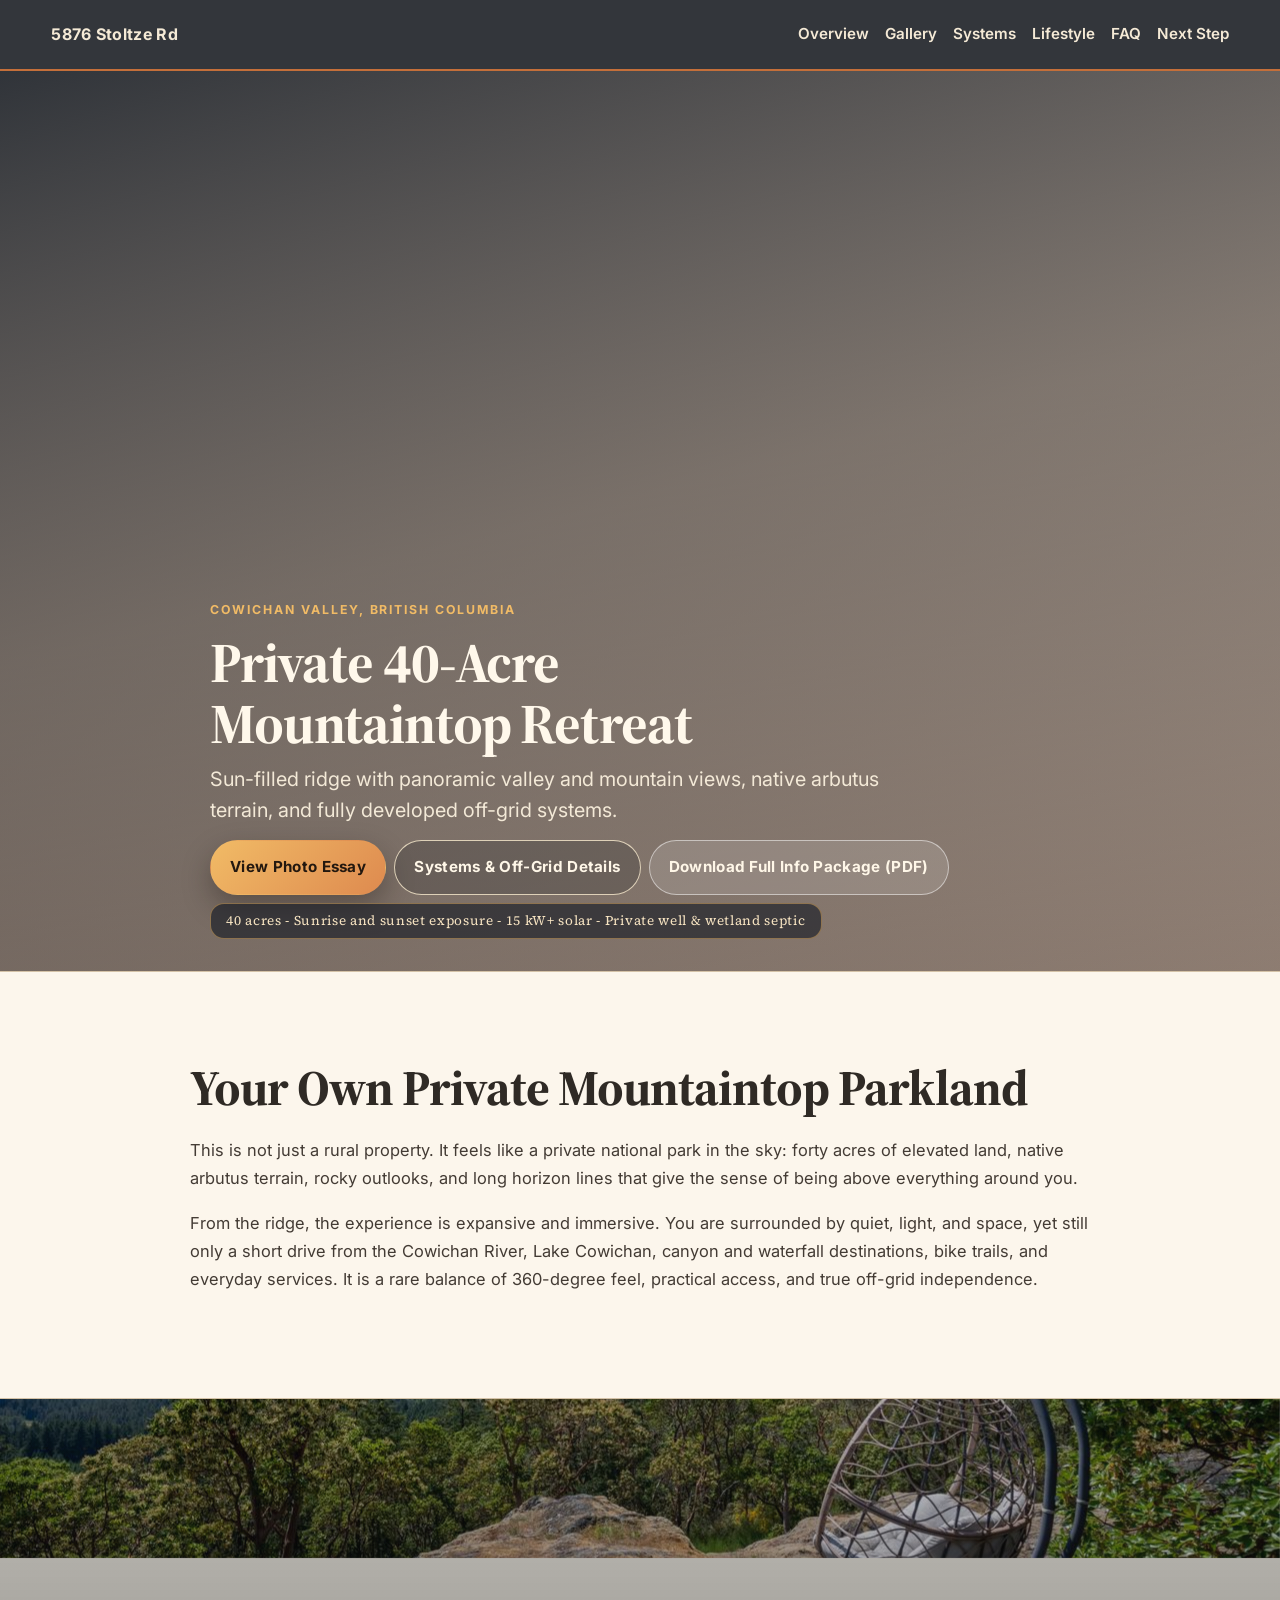
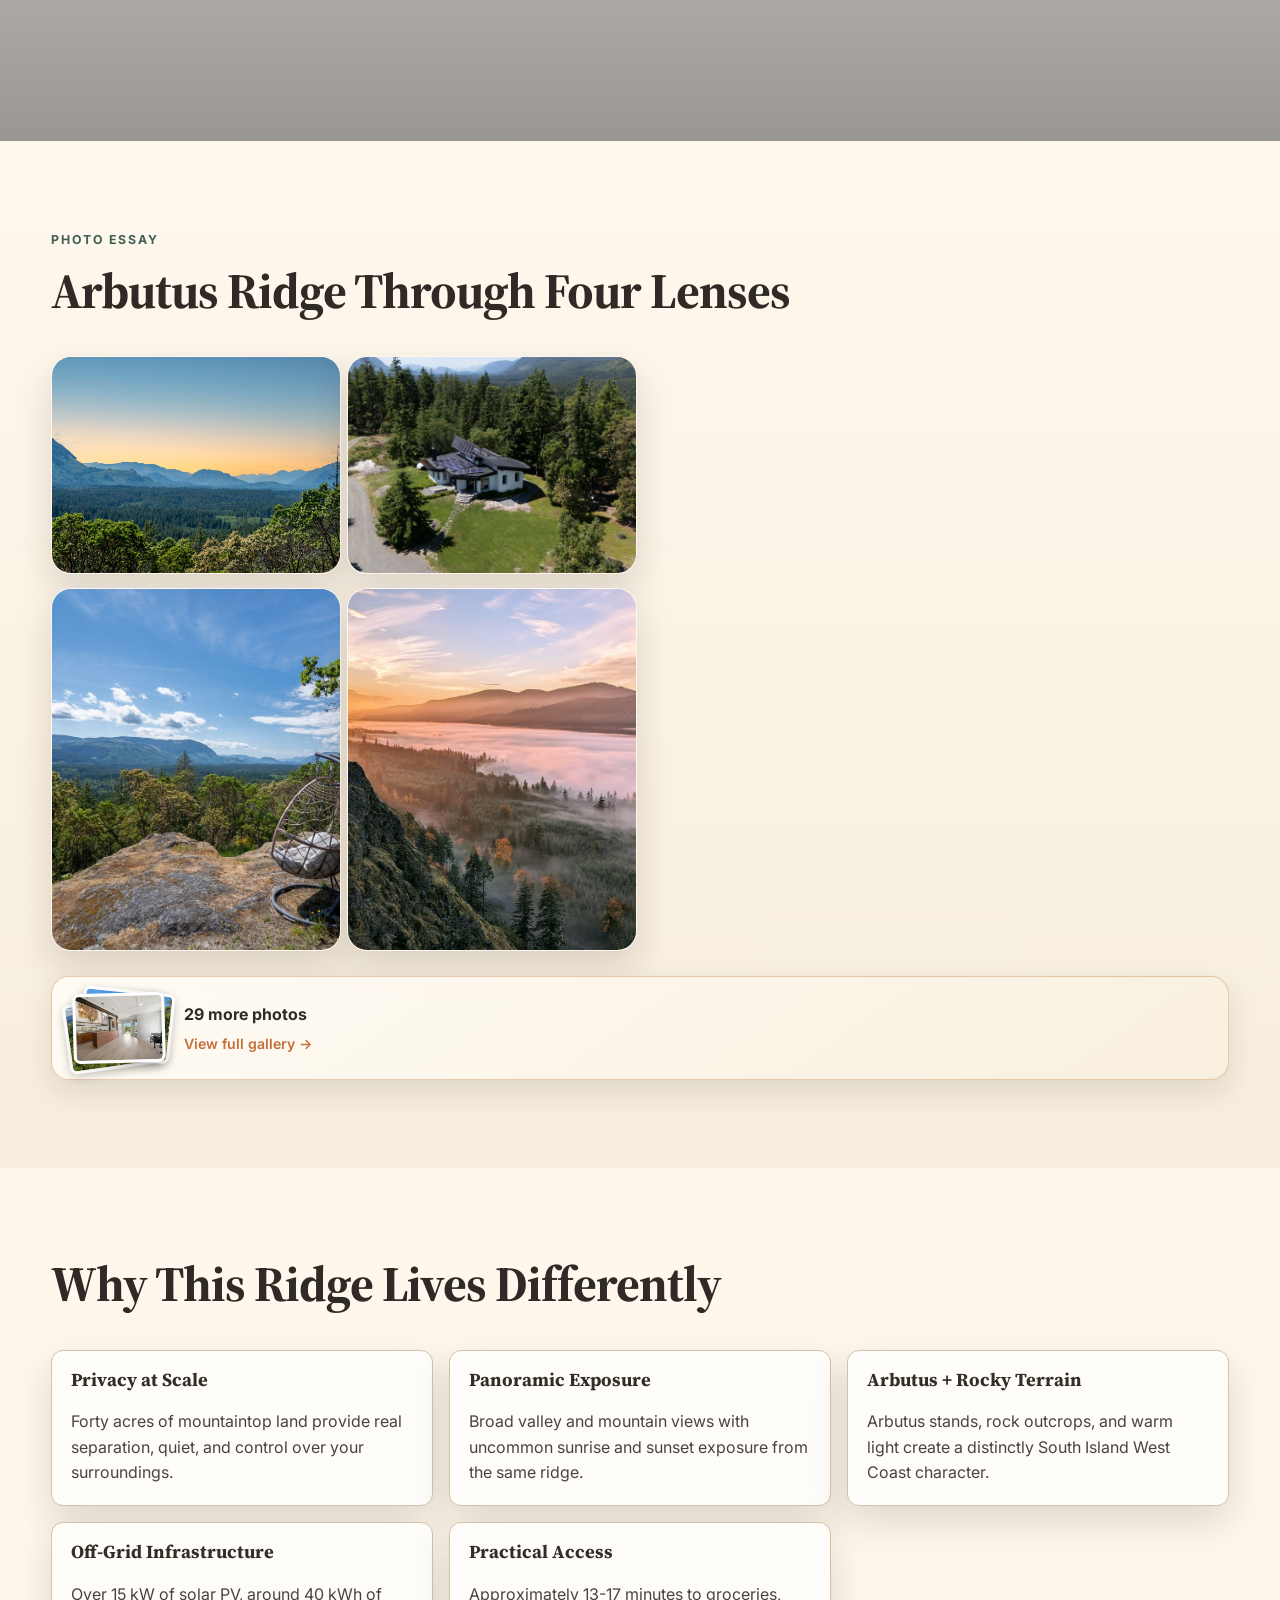
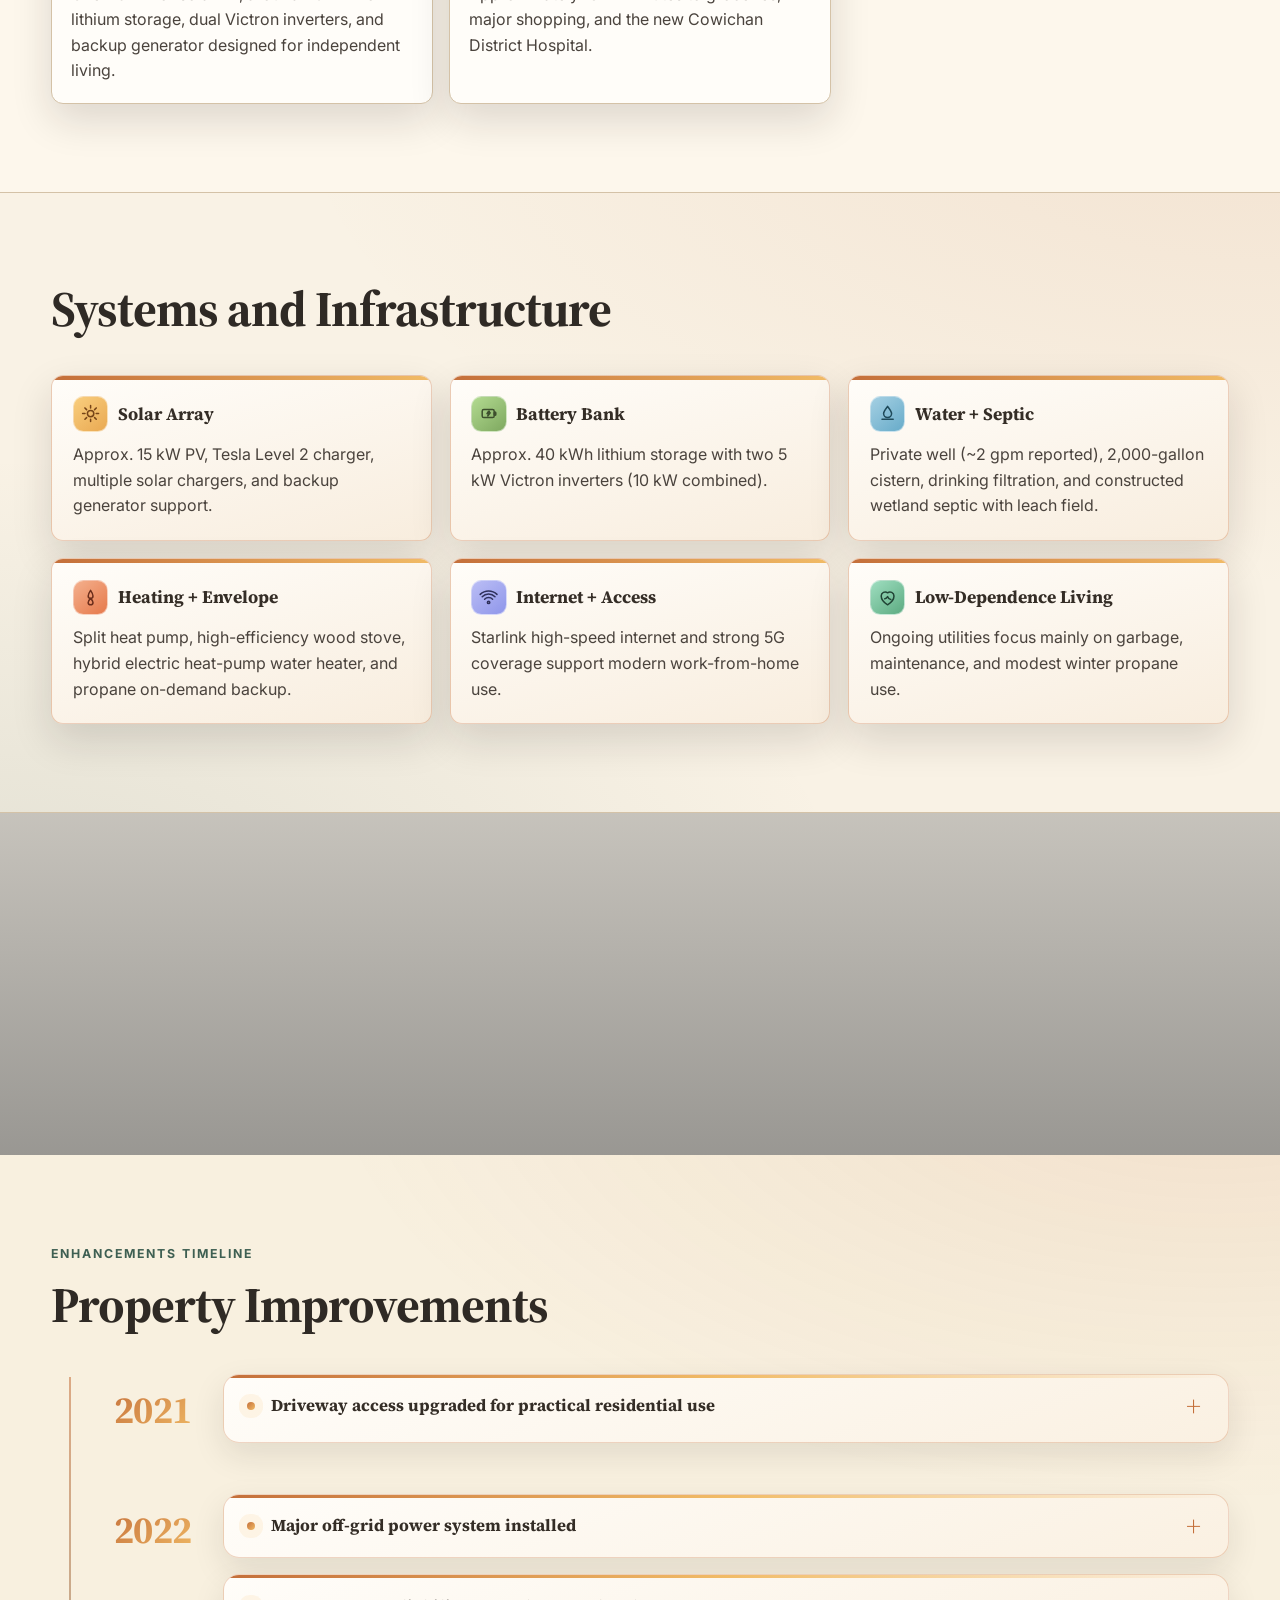
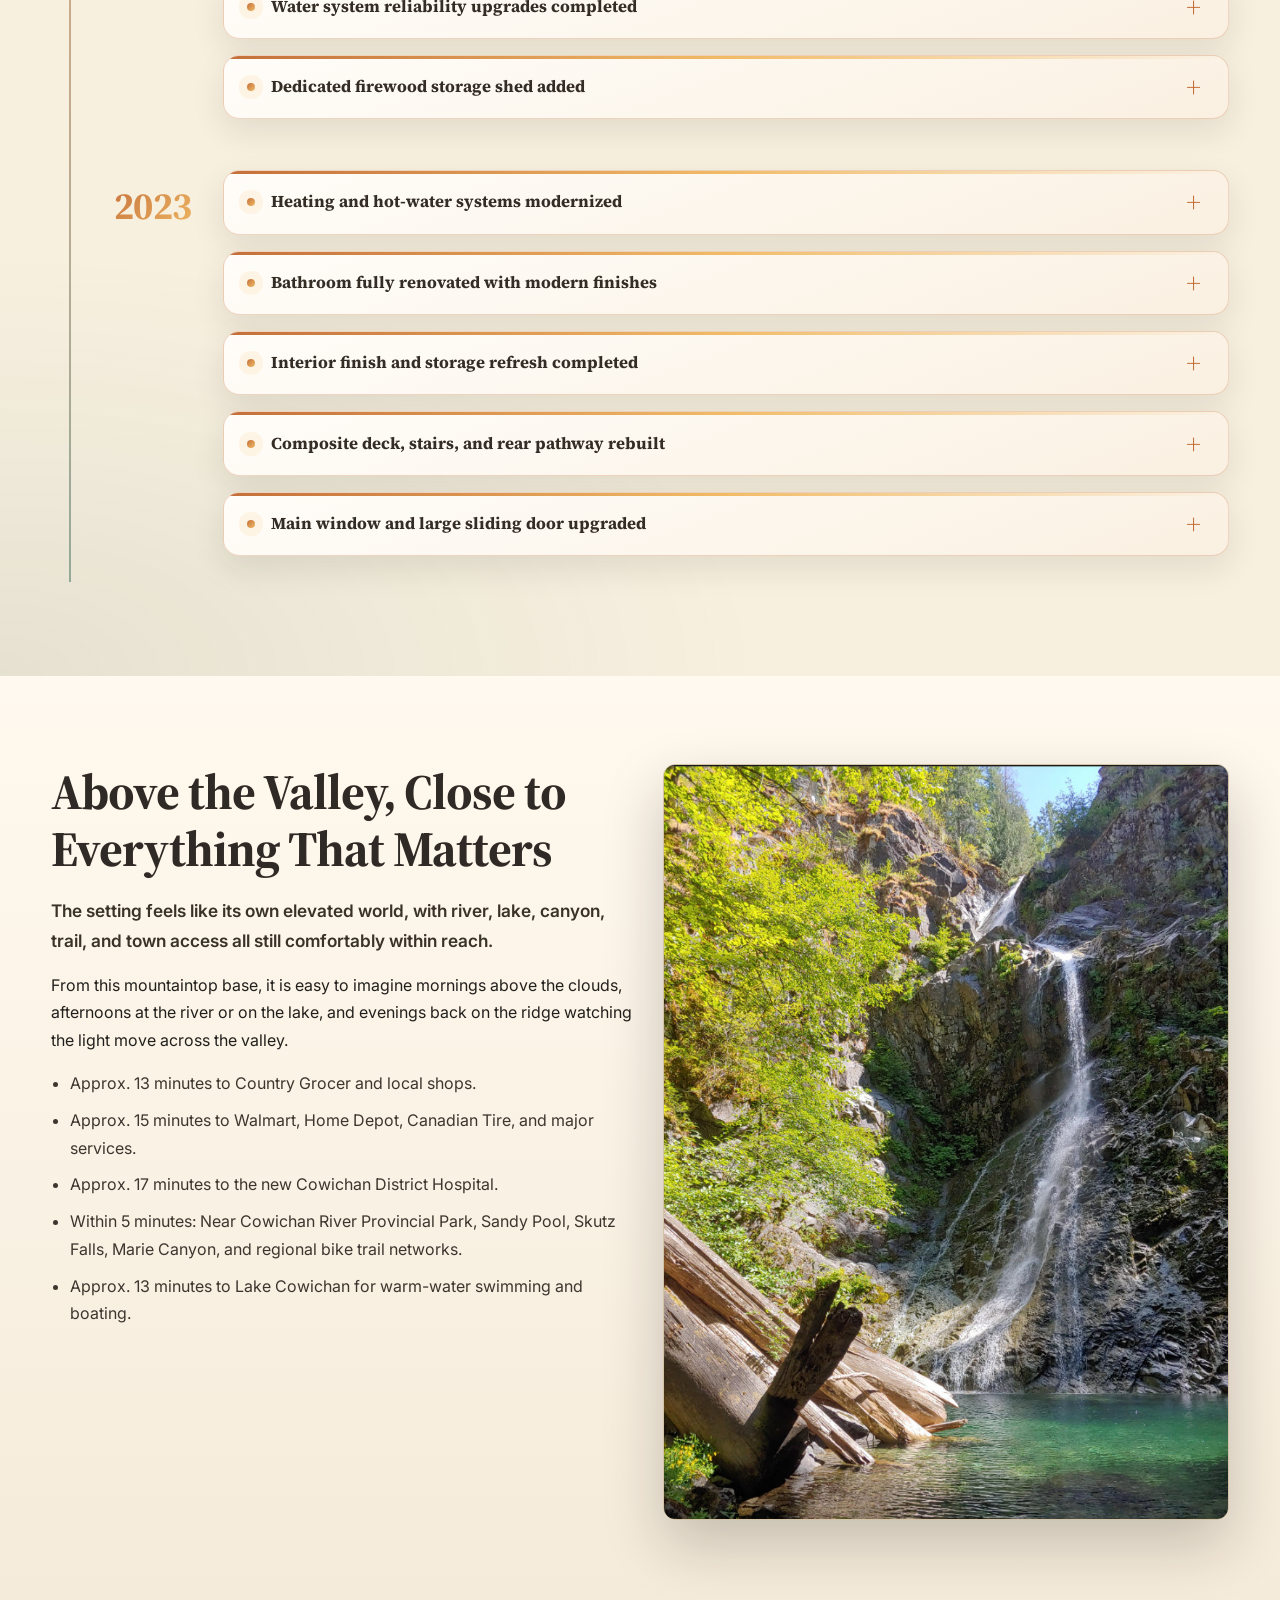
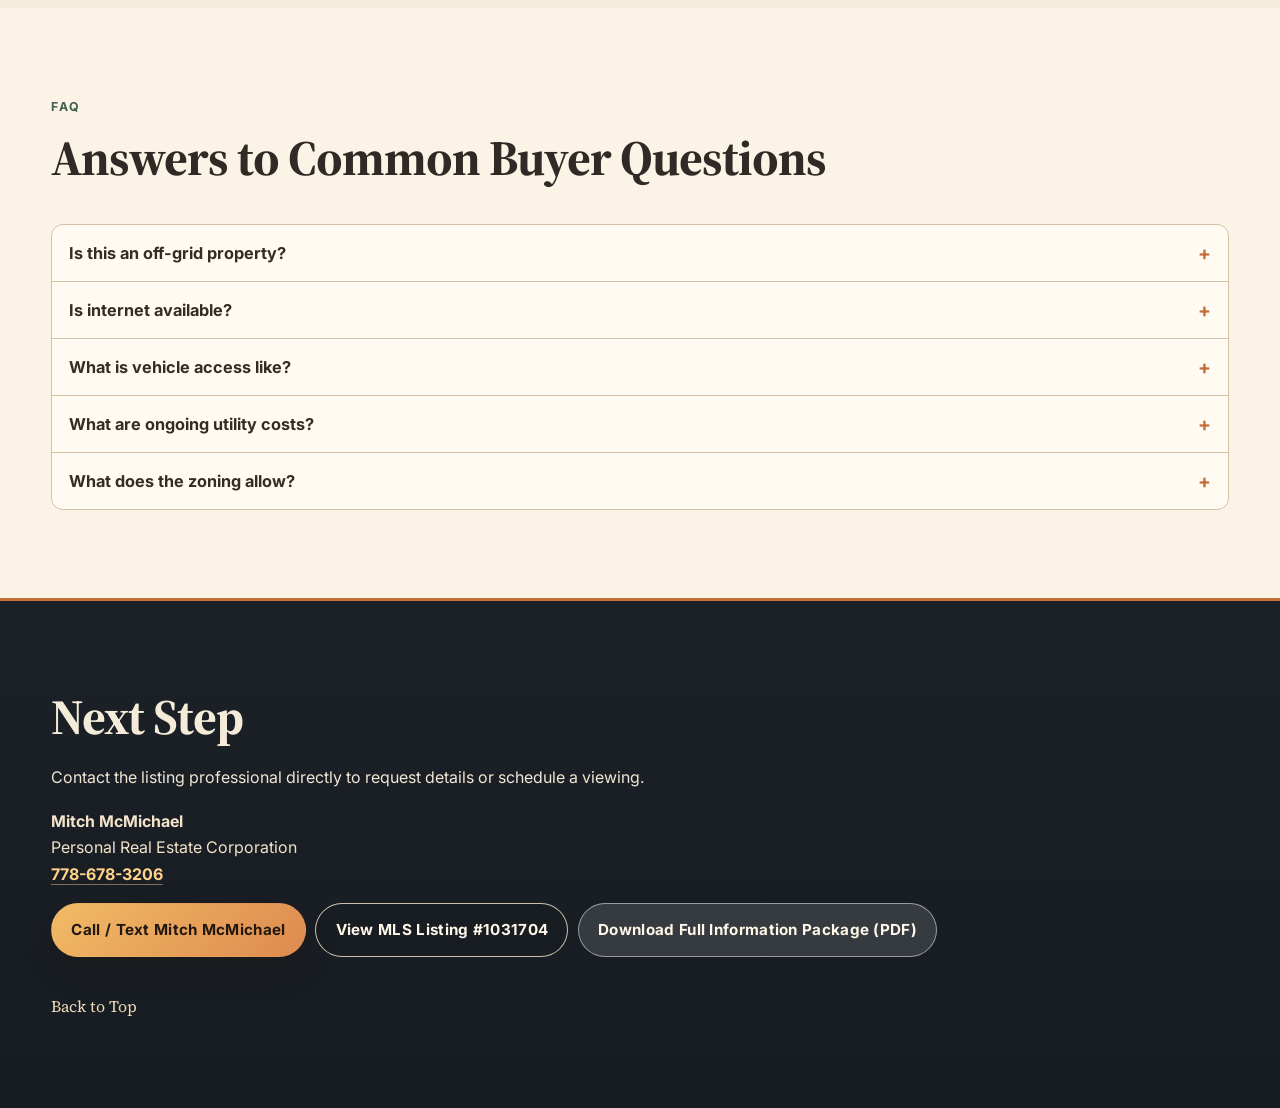
==== commit c79fcdf9: "v10" ====
--- a/index.html
+++ b/index.html
@@ -99,57 +99,24 @@
             <h2>Arbutus Ridge Through Four Lenses</h2>
           </div>
 
-          <div class="gallery-grid gallery-grid-unified" id="full-gallery" data-unified-gallery>
-            <figure class="gallery-card reveal"><img src="img/5876_StoltzeRd_highlight_1.jpg" alt="Highlight angle showing privacy and wide exposure" data-fallback="img/placeholder-landscape.svg" loading="lazy" decoding="async" /><figcaption>Wide exposure and privacy are immediately apparent.</figcaption></figure>
-            <figure class="gallery-card more-photo reveal" hidden><img src="img/5876_StoltzeRd_highlight_2.jpg" alt="Highlight image emphasizing mountaintop privacy" data-fallback="img/placeholder-landscape.svg" loading="lazy" decoding="async" /><figcaption>Private feel with dominant landscape control.</figcaption></figure>
-            <figure class="gallery-card more-photo reveal" hidden><img src="img/5876_StoltzeRd_highlight_3.jpg" alt="Highlight image with panoramic valley view" data-fallback="img/placeholder-landscape.svg" loading="lazy" decoding="async" /><figcaption>Panoramic valley depth and changing light.</figcaption></figure>
-            <figure class="gallery-card more-photo reveal" hidden><img src="img/5876_StoltzeRd_highlight_5.jpg" alt="Highlight image showing arbutus and rock composition" data-fallback="img/placeholder-landscape.svg" loading="lazy" decoding="async" /><figcaption>Arbutus and rock terrain define the setting.</figcaption></figure>
-            <figure class="gallery-card more-photo reveal" hidden><img src="img/5876_StoltzeRd_highlight_6.jpg" alt="Highlight angle connecting home and off-grid independence" data-fallback="img/placeholder-landscape.svg" loading="lazy" decoding="async" /><figcaption>Independent systems support flexible use.</figcaption></figure>
-
-            <figure class="gallery-card reveal"><img src="img/5876_StoltzeRd_aerial_1.jpg" alt="Mountaintop ridge and valley view from aerial perspective" data-fallback="img/placeholder-landscape.svg" loading="lazy" decoding="async" /><figcaption>The site sits high on a sun-filled ridge with long valley sightlines.</figcaption></figure>
-            <figure class="gallery-card reveal"><img src="img/5876_StoltzeRd_arial_1.jpeg" alt="Aerial mountaintop perspective over ridge and valley view" data-fallback="img/placeholder-landscape.svg" loading="lazy" decoding="async" /><figcaption>High elevation siting and terrain context.</figcaption></figure>
-            <figure class="gallery-card reveal"><img src="img/5876_StoltzeRd_arial_2.jpeg" alt="Aerial view showing property approach and privacy buffer" data-fallback="img/placeholder-landscape.svg" loading="lazy" decoding="async" /><figcaption>Approach, access, and separation from surrounding parcels.</figcaption></figure>
-            <figure class="gallery-card more-photo reveal" hidden><img src="img/5876_StoltzeRd_arial_3.jpeg" alt="Aerial exposure image with mountain and valley backdrop" data-fallback="img/placeholder-landscape.svg" loading="lazy" decoding="async" /><figcaption>Broad valley outlook and mountain backdrop.</figcaption></figure>
-            <figure class="gallery-card more-photo reveal" hidden><img src="img/5876_StoltzeRd_arial_4.jpeg" alt="Aerial image highlighting sunrise and sunset exposure" data-fallback="img/placeholder-landscape.svg" loading="lazy" decoding="async" /><figcaption>Ridge orientation captures morning and evening light.</figcaption></figure>
-
-            <figure class="gallery-card reveal"><img src="img/5876_StoltzeRd_nature_1.jpeg" alt="Arbutus terrain on mountaintop setting" data-fallback="img/placeholder-landscape.svg" loading="lazy" decoding="async" /><figcaption>Arbutus terrain and exposed ridge character.</figcaption></figure>
-            <figure class="gallery-card more-photo reveal" hidden><img src="img/5876_StoltzeRd_nature_2.jpeg" alt="Arbutus trees with warm light over mountaintop terrain" data-fallback="img/placeholder-landscape.svg" loading="lazy" decoding="async" /><figcaption>Arbutus stands and warm seasonal color.</figcaption></figure>
-            <figure class="gallery-card more-photo reveal" hidden><img src="img/5876_StoltzeRd_nature_3.jpeg" alt="Nature frame showing valley view and arbutus character" data-fallback="img/placeholder-landscape.svg" loading="lazy" decoding="async" /><figcaption>Native vegetation and long view corridors.</figcaption></figure>
-            <figure class="gallery-card more-photo reveal" hidden><img src="img/5876_StoltzeRd_nature_4.jpeg" alt="Rock outcrop and arbutus landscape detail" data-fallback="img/placeholder-landscape.svg" loading="lazy" decoding="async" /><figcaption>Rock outcrops reinforce South Island character.</figcaption></figure>
-
-            <figure class="gallery-card reveal"><img src="img/5876_StoltzeRd_house_1.jpeg" alt="Home exterior within private mountaintop landscape" data-fallback="img/placeholder-landscape.svg" loading="lazy" decoding="async" /><figcaption>Exterior presence remains tied to the natural ridge setting.</figcaption></figure>
-            <figure class="gallery-card reveal"><img src="img/5876_StoltzeRd_house_2.jpeg" alt="House elevation within mountaintop privacy setting" data-fallback="img/placeholder-landscape.svg" loading="lazy" decoding="async" /><figcaption>Built form nested into the ridge without losing view value.</figcaption></figure>
-            <figure class="gallery-card more-photo reveal" hidden><img src="img/5876_StoltzeRd_house_3.jpeg" alt="Home frontage with surrounding natural context" data-fallback="img/placeholder-landscape.svg" loading="lazy" decoding="async" /><figcaption>Efficient footprint with practical exterior flow.</figcaption></figure>
-            <figure class="gallery-card more-photo reveal" hidden><img src="img/5876_StoltzeRd_house_4.jpeg" alt="Home and solar-oriented outdoor space" data-fallback="img/placeholder-landscape.svg" loading="lazy" decoding="async" /><figcaption>Solar-oriented siting supports off-grid performance.</figcaption></figure>
-            <figure class="gallery-card more-photo reveal" hidden><img src="img/5876_StoltzeRd_house_5.jpeg" alt="Exterior angle showing separation and natural terrain" data-fallback="img/placeholder-landscape.svg" loading="lazy" decoding="async" /><figcaption>Clear separation, calm, and day-to-day usability.</figcaption></figure>
-            <figure class="gallery-card more-photo reveal" hidden><img src="img/5876_StoltzeRd_house_6.jpeg" alt="House exterior angle showing mountaintop privacy and usable grounds" data-fallback="img/placeholder-landscape.svg" loading="lazy" decoding="async" /><figcaption>Additional exterior angle emphasizing privacy and usable approach.</figcaption></figure>
-            <figure class="gallery-card more-photo reveal" hidden><img src="img/5876_StoltzeRd_house_7.jpeg" alt="Exterior photo highlighting home placement in natural surroundings" data-fallback="img/placeholder-landscape.svg" loading="lazy" decoding="async" /><figcaption>Home placement works with the natural terrain instead of against it.</figcaption></figure>
-            <figure class="gallery-card more-photo reveal" hidden><img src="img/5876_StoltzeRd_house_8.jpeg" alt="House exterior view with outdoor living context" data-fallback="img/placeholder-landscape.svg" loading="lazy" decoding="async" /><figcaption>Exterior living zones support practical day-to-day use.</figcaption></figure>
-
-            <figure class="gallery-card reveal"><img src="img/5876_StoltzeRd_interior_1.jpeg" alt="Interior living area with warm natural light" data-fallback="img/placeholder-landscape.svg" loading="lazy" decoding="async" /><figcaption>Main living zone with welcoming mountain-home character.</figcaption></figure>
-            <figure class="gallery-card more-photo reveal" hidden><img src="img/5876_StoltzeRd_interior_2.jpeg" alt="Interior space showing functional everyday layout" data-fallback="img/placeholder-landscape.svg" loading="lazy" decoding="async" /><figcaption>Practical circulation and day-to-day usability.</figcaption></figure>
-            <figure class="gallery-card more-photo reveal" hidden><img src="img/5876_StoltzeRd_interior_3.jpeg" alt="Interior detail emphasizing comfort and efficiency" data-fallback="img/placeholder-landscape.svg" loading="lazy" decoding="async" /><figcaption>Comfort-focused interior tied to low-dependence living.</figcaption></figure>
-            <figure class="gallery-card more-photo reveal" hidden><img src="img/5876_StoltzeRd_interior_4.jpeg" alt="Interior room view with bright, usable proportions" data-fallback="img/placeholder-landscape.svg" loading="lazy" decoding="async" /><figcaption>Bright interior proportions suited to full-time use.</figcaption></figure>
-            <figure class="gallery-card more-photo reveal" hidden><img src="img/5876_StoltzeRd_interior_5.jpeg" alt="Interior room showing mountain home finish and natural light" data-fallback="img/placeholder-landscape.svg" loading="lazy" decoding="async" /><figcaption>Warm finishes and natural light reinforce comfort.</figcaption></figure>
-            <figure class="gallery-card more-photo reveal" hidden><img src="img/5876_StoltzeRd_interior_6.jpeg" alt="Interior perspective highlighting efficient room arrangement" data-fallback="img/placeholder-landscape.svg" loading="lazy" decoding="async" /><figcaption>Efficient room arrangement supports simple everyday living.</figcaption></figure>
-            <figure class="gallery-card more-photo reveal" hidden><img src="img/5876_StoltzeRd_interior_7.jpeg" alt="Interior photo showing practical use space" data-fallback="img/placeholder-landscape.svg" loading="lazy" decoding="async" /><figcaption>Usable spaces balance function and comfort.</figcaption></figure>
-            <figure class="gallery-card more-photo reveal" hidden><img src="img/5876_StoltzeRd_interior_8.jpeg" alt="Interior view with bright surfaces and comfortable proportions" data-fallback="img/placeholder-landscape.svg" loading="lazy" decoding="async" /><figcaption>Bright interior surfaces keep the home feeling open and calm.</figcaption></figure>
-            <figure class="gallery-card more-photo reveal" hidden><img src="img/5876_StoltzeRd_interior_9.jpeg" alt="Interior detail reflecting full-time living practicality" data-fallback="img/placeholder-landscape.svg" loading="lazy" decoding="async" /><figcaption>Practical details support year-round full-time use.</figcaption></figure>
-            <figure class="gallery-card more-photo reveal" hidden><img src="img/5876_StoltzeRd_interior_10.jpeg" alt="Interior room with comfortable scale and light" data-fallback="img/placeholder-landscape.svg" loading="lazy" decoding="async" /><figcaption>Comfortable scale and light contribute to everyday livability.</figcaption></figure>
-            <figure class="gallery-card more-photo reveal" hidden><img src="img/5876_StoltzeRd_interior_11.jpeg" alt="Interior image showing polished, efficient living spaces" data-fallback="img/placeholder-landscape.svg" loading="lazy" decoding="async" /><figcaption>Polished interior spaces complement the self-reliant property systems.</figcaption></figure>
-          </div>
-
-          <button class="gallery-stack reveal" type="button" data-gallery-stack aria-expanded="false" aria-controls="full-gallery">
-            <span class="gallery-stack-visual" aria-hidden="true">
-              <span class="stack-sheet"></span>
-              <span class="stack-sheet"></span>
-              <span class="stack-sheet"></span>
+          <div class="gallery-grid gallery-grid-unified" id="full-gallery">
+            <figure class="gallery-card reveal"><img src="img/hero-main.jpeg" alt="Highlight angle showing privacy and wide exposure" data-fallback="img/placeholder-landscape.svg" loading="lazy" decoding="async" /><figcaption>Wide exposure and privacy are immediately apparent.</figcaption></figure>
+            <figure class="gallery-card reveal"><img src="img/5876_StoltzeRd_nature_2.jpeg" alt="Highlight image emphasizing mountaintop privacy" data-fallback="img/placeholder-landscape.svg" loading="lazy" decoding="async" /><figcaption>Private feel with dominant landscape control.</figcaption></figure>
+            <figure class="gallery-card reveal"><img src="img/5876_StoltzeRd_house_4.jpeg" alt="Highlight image with panoramic valley view" data-fallback="img/placeholder-landscape.svg" loading="lazy" decoding="async" /><figcaption>Panoramic valley depth and changing light.</figcaption></figure>
+            <figure class="gallery-card reveal"><img src="img/5876_StoltzeRd_highlight_5.jpg" alt="Highlight image showing arbutus and rock composition" data-fallback="img/placeholder-landscape.svg" loading="lazy" decoding="async" /><figcaption>Arbutus and rock terrain define the setting.</figcaption></figure>
+          </div>
+
+          <a class="photo-pile-link reveal" href="gallery.html" aria-label="View all 33 photos in the full gallery">
+            <span class="photo-pile" aria-hidden="true">
+              <span class="pile-photo"><img src="img/5876_StoltzeRd_aerial_1.jpg" alt="" /></span>
+              <span class="pile-photo"><img src="img/5876_StoltzeRd_house_1.jpeg" alt="" /></span>
+              <span class="pile-photo"><img src="img/5876_StoltzeRd_interior_1.jpeg" alt="" /></span>
             </span>
-            <span class="gallery-stack-copy">
-              <strong><span data-hidden-count>0</span> more photos</strong>
-              <span data-stack-label>View full gallery</span>
+            <span class="photo-pile-copy">
+              <strong>29 more photos</strong>
+              <span>View full gallery →</span>
             </span>
-          </button>
+          </a>
         </div>
       </section>
 
--- a/css/styles.css
+++ b/css/styles.css
@@ -481,79 +481,161 @@
   filter: saturate(1.08) contrast(1.03);
 }
 
-.gallery-stack {
-  width: 100%;
+/* ── Photo pile link (opens gallery.html) ── */
+.photo-pile-link {
+  display: flex;
+  align-items: center;
+  gap: 1.2rem;
+  text-decoration: none;
+  padding: 1rem 1.3rem;
   border: 1px solid rgba(196, 111, 58, 0.35);
   border-radius: 18px;
   background: linear-gradient(145deg, rgba(255, 252, 246, 0.95), rgba(248, 238, 221, 0.95));
-  padding: 0.9rem 1rem;
-  display: flex;
-  align-items: center;
-  gap: 0.9rem;
-  cursor: pointer;
   color: #342d26;
   box-shadow: 0 12px 30px rgba(34, 26, 20, 0.11);
-}
-
-.gallery-stack:hover {
+  transition: border-color 0.28s ease, box-shadow 0.28s ease;
+  width: 100%;
+  margin-top: 0.4rem;
+}
+
+.photo-pile-link:hover {
   border-color: rgba(196, 111, 58, 0.55);
   box-shadow: 0 16px 36px rgba(34, 26, 20, 0.15);
 }
 
-.gallery-stack-visual {
+.photo-pile {
   position: relative;
-  width: 62px;
-  height: 42px;
+  width: 92px;
+  height: 70px;
   flex-shrink: 0;
 }
 
-.stack-sheet {
+.pile-photo {
   position: absolute;
   inset: 0;
-  border-radius: 10px;
-  border: 1px solid rgba(196, 111, 58, 0.4);
-  background: linear-gradient(135deg, rgba(255, 237, 205, 0.9), rgba(232, 207, 163, 0.9));
-}
-
-.stack-sheet:nth-child(1) { transform: rotate(-8deg) translate(-7px, 4px); }
-.stack-sheet:nth-child(2) { transform: rotate(5deg) translate(4px, -3px); }
-.stack-sheet:nth-child(3) { transform: rotate(-1deg); }
-
-.gallery-stack-copy {
-  display: grid;
-  width: 72px;
-  height: 48px;
-}
-
-.gallery-stack-copy strong {
+  border-radius: 7px;
+  overflow: hidden;
+  border: 3px solid #fff;
+  box-shadow: 0 3px 10px rgba(20, 15, 10, 0.22);
+  background: #f0e8d8;
+  transition: transform 0.3s ease;
+}
+
+.pile-photo img {
+  width: 100%;
+  height: 100%;
+  object-fit: cover;
+  display: block;
+}
+
+.pile-photo:nth-child(1) { transform: rotate(-8deg) translate(-8px, 5px); }
+.pile-photo:nth-child(2) { transform: rotate(6deg) translate(7px, -4px); }
+.pile-photo:nth-child(3) { transform: rotate(-1.5deg); }
+
+.photo-pile-link:hover .pile-photo:nth-child(1) { transform: rotate(-13deg) translate(-13px, 8px); }
+.photo-pile-link:hover .pile-photo:nth-child(2) { transform: rotate(10deg) translate(12px, -7px); }
+.photo-pile-link:hover .pile-photo:nth-child(3) { transform: rotate(-2deg) scale(1.04); }
+
+.photo-pile-copy {
+  display: flex;
+  flex-direction: column;
+  gap: 0.2rem;
+}
+
+.photo-pile-copy strong {
   font-size: 1rem;
-}
-
-.gallery-stack-copy span {
-  font-size: 0.86rem;
-  background-size: cover;
-  background-position: center;
-  box-shadow: 0 8px 20px rgba(31, 23, 18, 0.16);
-}
-
-.stack-sheet:nth-child(1) {
-  transform: rotate(-8deg) translate(-7px, 4px);
-  background-image: url("../img/5876_StoltzeRd_nature_2.jpeg");
-}
-
-.stack-sheet:nth-child(2) {
-  transform: rotate(5deg) translate(4px, -3px);
-  background-image: url("../img/5876_StoltzeRd_house_2.jpeg");
-}
-
-.stack-sheet:nth-child(3) {
-  transform: rotate(-1deg);
-  background-image: url("../img/5876_StoltzeRd_interior_1.jpeg");
-}
-  border: 1px solid var(--line);
-  border-radius: 14px;
-  padding: 1.1rem;
-  box-shadow: var(--shadow-soft);
+  color: #2f2a25;
+  font-family: Inter, "Segoe UI", sans-serif;
+}
+
+.photo-pile-copy span {
+  font-size: 0.88rem;
+  color: var(--copper-500);
+  font-weight: 600;
+  font-family: Inter, "Segoe UI", sans-serif;
+}
+
+/* ── Gallery page (gallery.html) ── */
+.gallery-page-section {
+  background:
+    radial-gradient(1100px 620px at 86% -8%, rgba(241, 187, 102, 0.22), transparent 70%),
+    var(--cream-100);
+}
+
+.gallery-page-header {
+  margin-bottom: 2.5rem;
+}
+
+.back-link {
+  display: inline-flex;
+  align-items: center;
+  gap: 0.35rem;
+  text-decoration: none;
+  color: var(--copper-500);
+  font-weight: 600;
+  font-size: 0.95rem;
+  font-family: Inter, "Segoe UI", sans-serif;
+  margin-bottom: 1rem;
+  transition: color 0.2s ease;
+}
+
+.back-link:hover {
+  color: var(--copper-400);
+}
+
+.gallery-page-header h1 {
+  margin: 0 0 0.35rem;
+  font-size: clamp(1.9rem, 4vw, 2.8rem);
+  color: #2f2a25;
+  line-height: 1.15;
+  letter-spacing: -0.02em;
+}
+
+.gallery-page-count {
+  margin: 0;
+  color: var(--text-700);
+  font-size: 0.95rem;
+  font-family: Inter, "Segoe UI", sans-serif;
+}
+
+.gallery-page-chapter {
+  margin-bottom: 3.2rem;
+}
+
+.gallery-page-chapter-title {
+  font-family: Inter, "Segoe UI", sans-serif;
+  font-size: 0.82rem;
+  font-weight: 700;
+  letter-spacing: 0.14em;
+  text-transform: uppercase;
+  color: var(--copper-500);
+  border-bottom: 2px solid rgba(196, 111, 58, 0.22);
+  padding-bottom: 0.55rem;
+  margin: 0 0 1.2rem;
+}
+
+.gallery-page-col {
+  display: flex;
+  flex-direction: column;
+  gap: 0.9rem;
+  max-width: 860px;
+}
+
+.gallery-page-full {
+  aspect-ratio: unset;
+  height: auto;
+  cursor: pointer;
+}
+
+.gallery-page-full img {
+  height: auto;
+  object-fit: unset;
+}
+
+.gallery-page-footer {
+  margin-top: 2rem;
+  padding-top: 1.5rem;
+  border-top: 1px solid var(--line);
 }
 
 .chapter-head h3 {
@@ -1473,18 +1555,31 @@
 }
 
 @media (max-width: 768px) {
+  .improvements-timeline::before {
+    display: none;
+  }
+
   .timeline-year-group {
     grid-template-columns: 1fr;
-    gap: 1.2rem;
+    gap: 0.75rem;
+    margin-bottom: 1.8rem;
   }
 
   .timeline-year-marker {
     justify-content: flex-start;
     padding-top: 0;
+    padding-bottom: 0.55rem;
+    border-bottom: 1px solid rgba(196, 111, 58, 0.28);
+    margin-bottom: 0.1rem;
   }
 
   .timeline-year-label {
     font-size: 1.6rem;
+  }
+
+  .timeline-cards {
+    border-left: 2px solid rgba(196, 111, 58, 0.38);
+    padding-left: 0.9rem;
   }
 
   .timeline-card-trigger {
@@ -1519,10 +1614,6 @@
     grid-template-columns: 1fr;
   }
 
-  .improvements-timeline::before {
-    left: 0.65rem;
-  }
-
   .improvement-item {
     margin-left: 1.8rem;
     padding: 0.92rem 0.85rem 0.8rem;
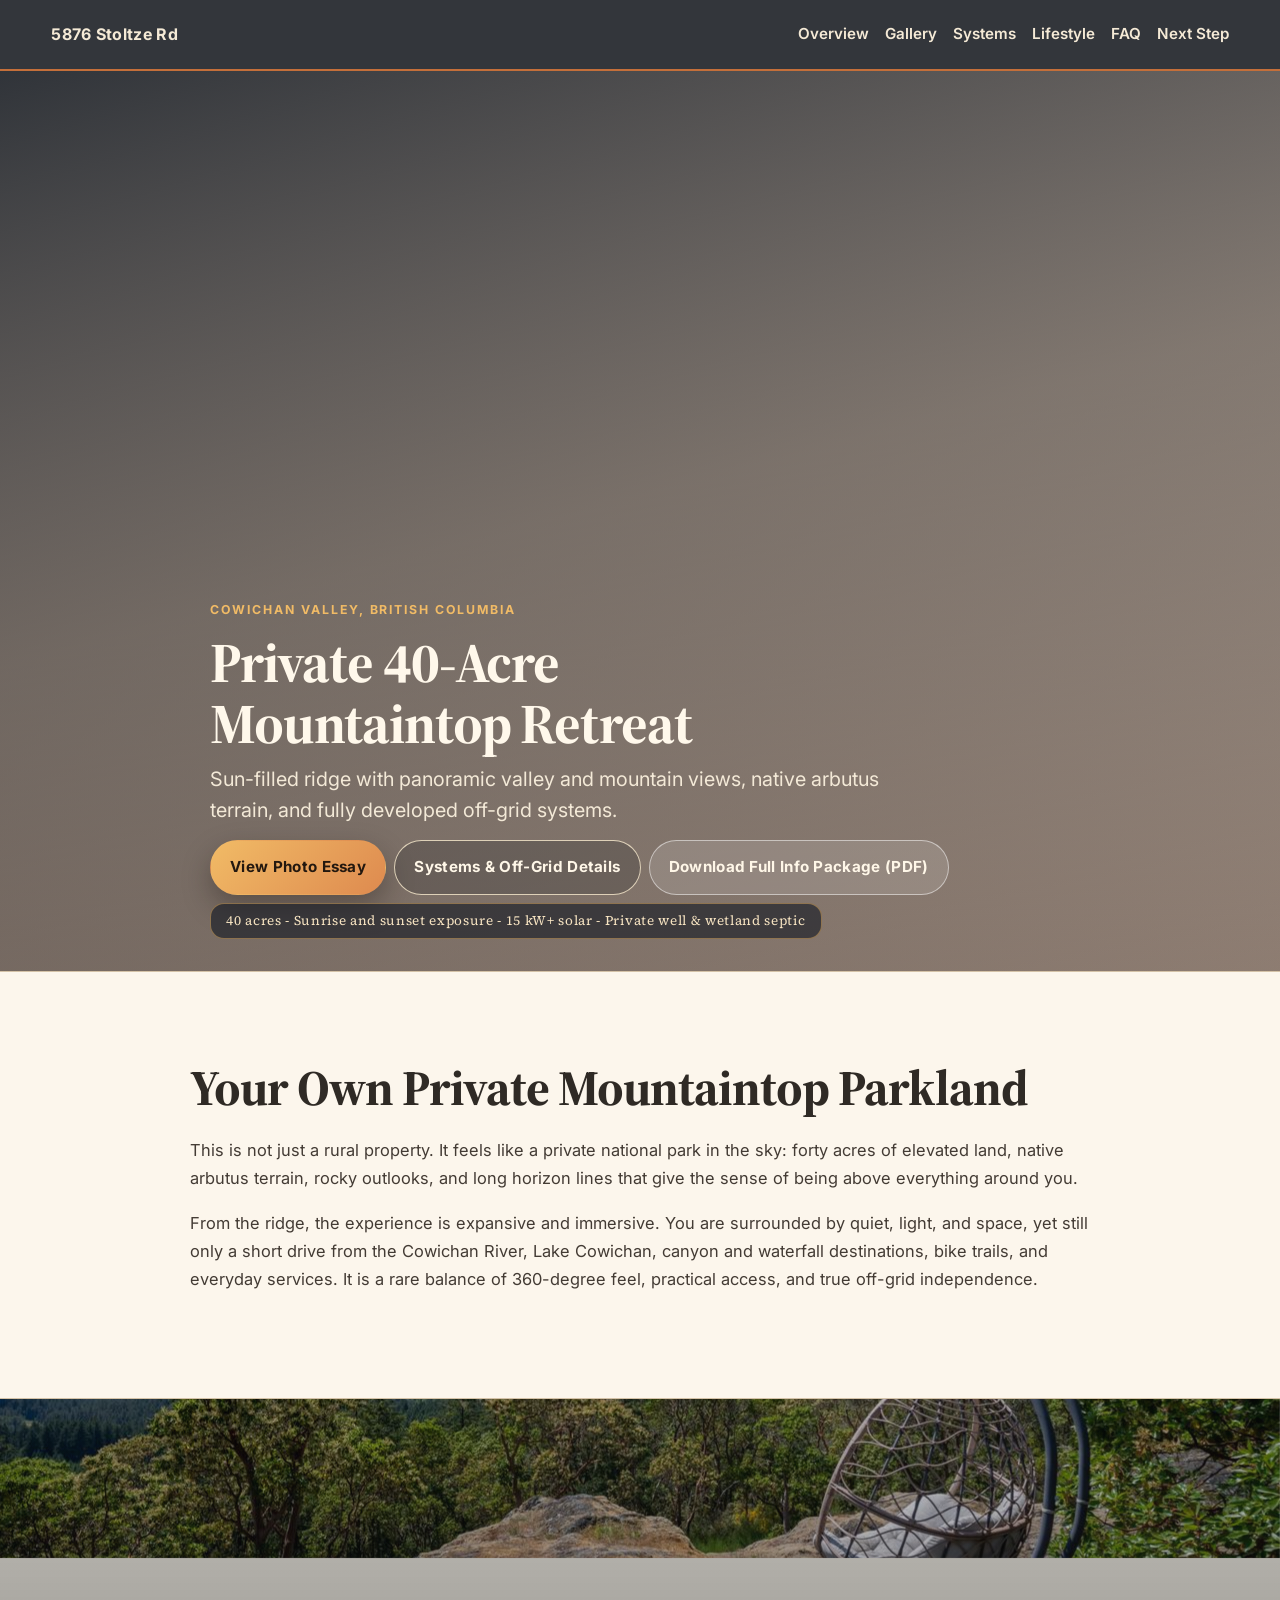
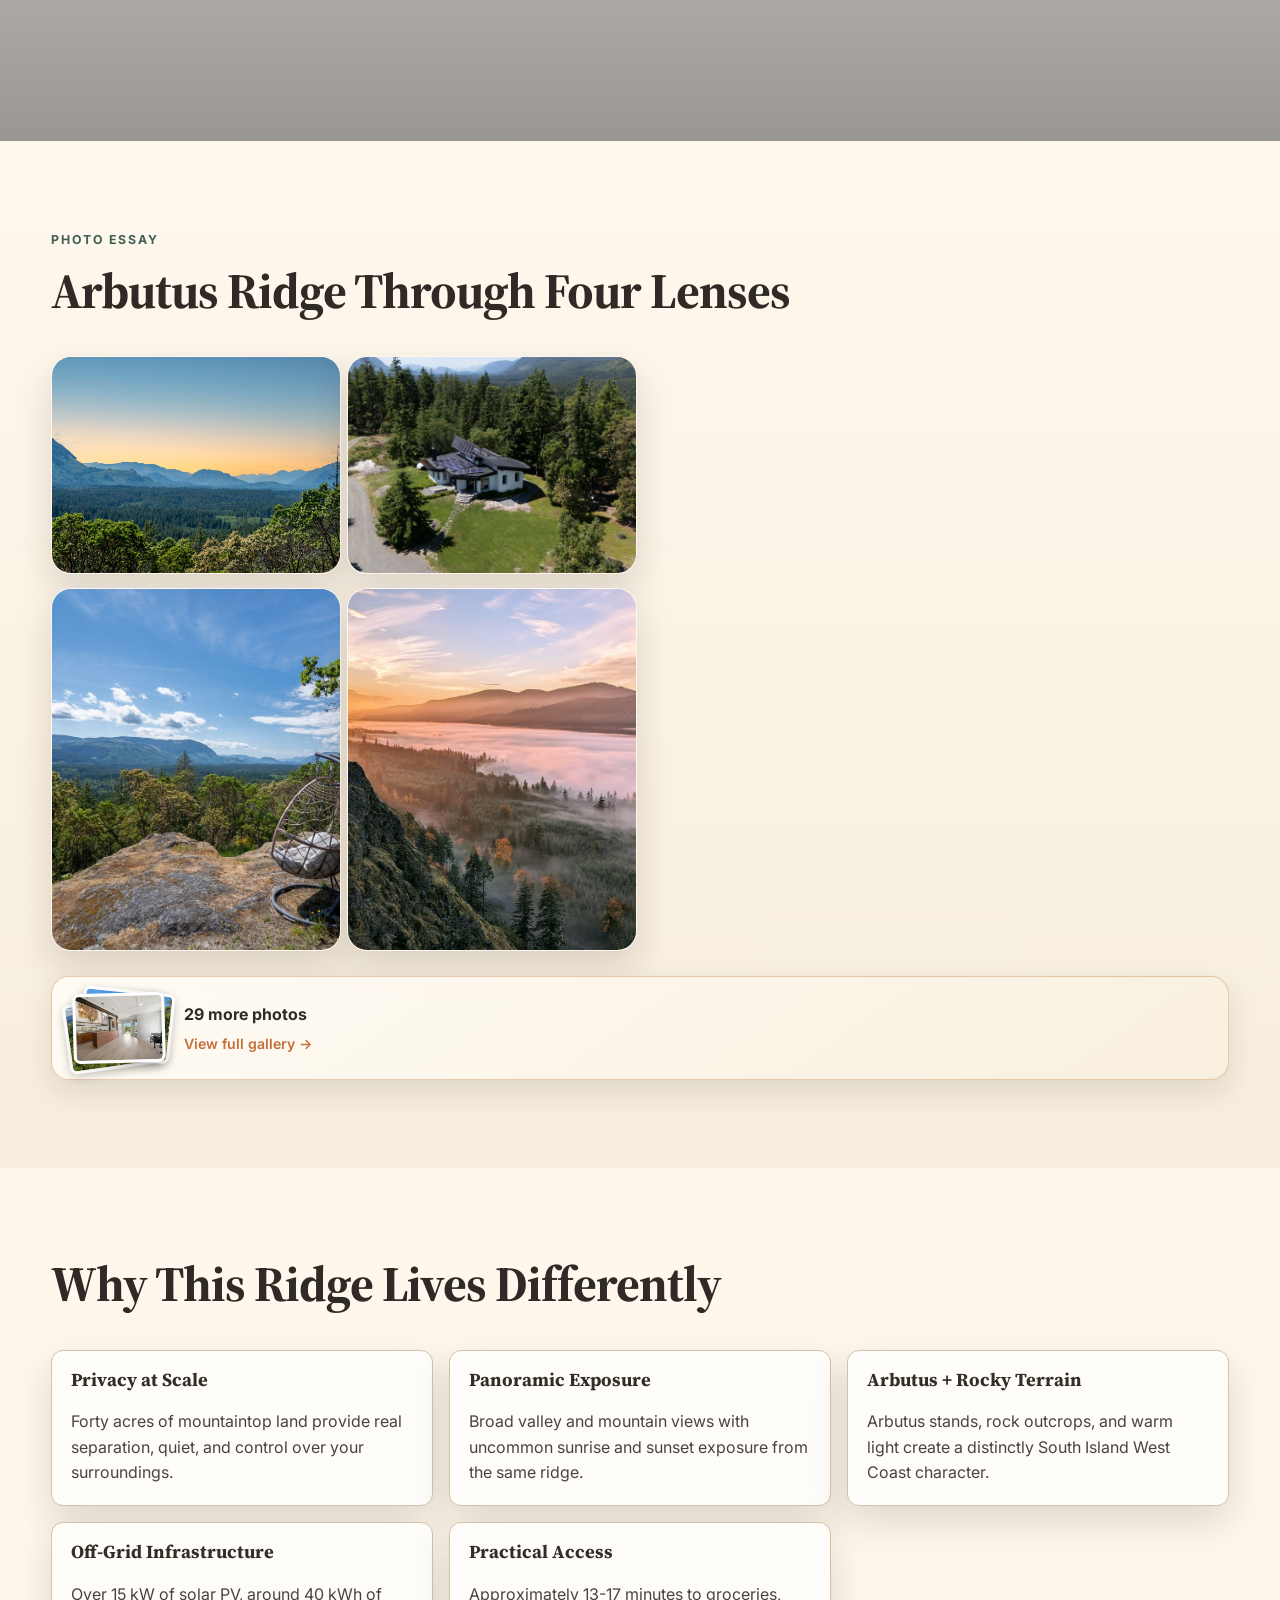
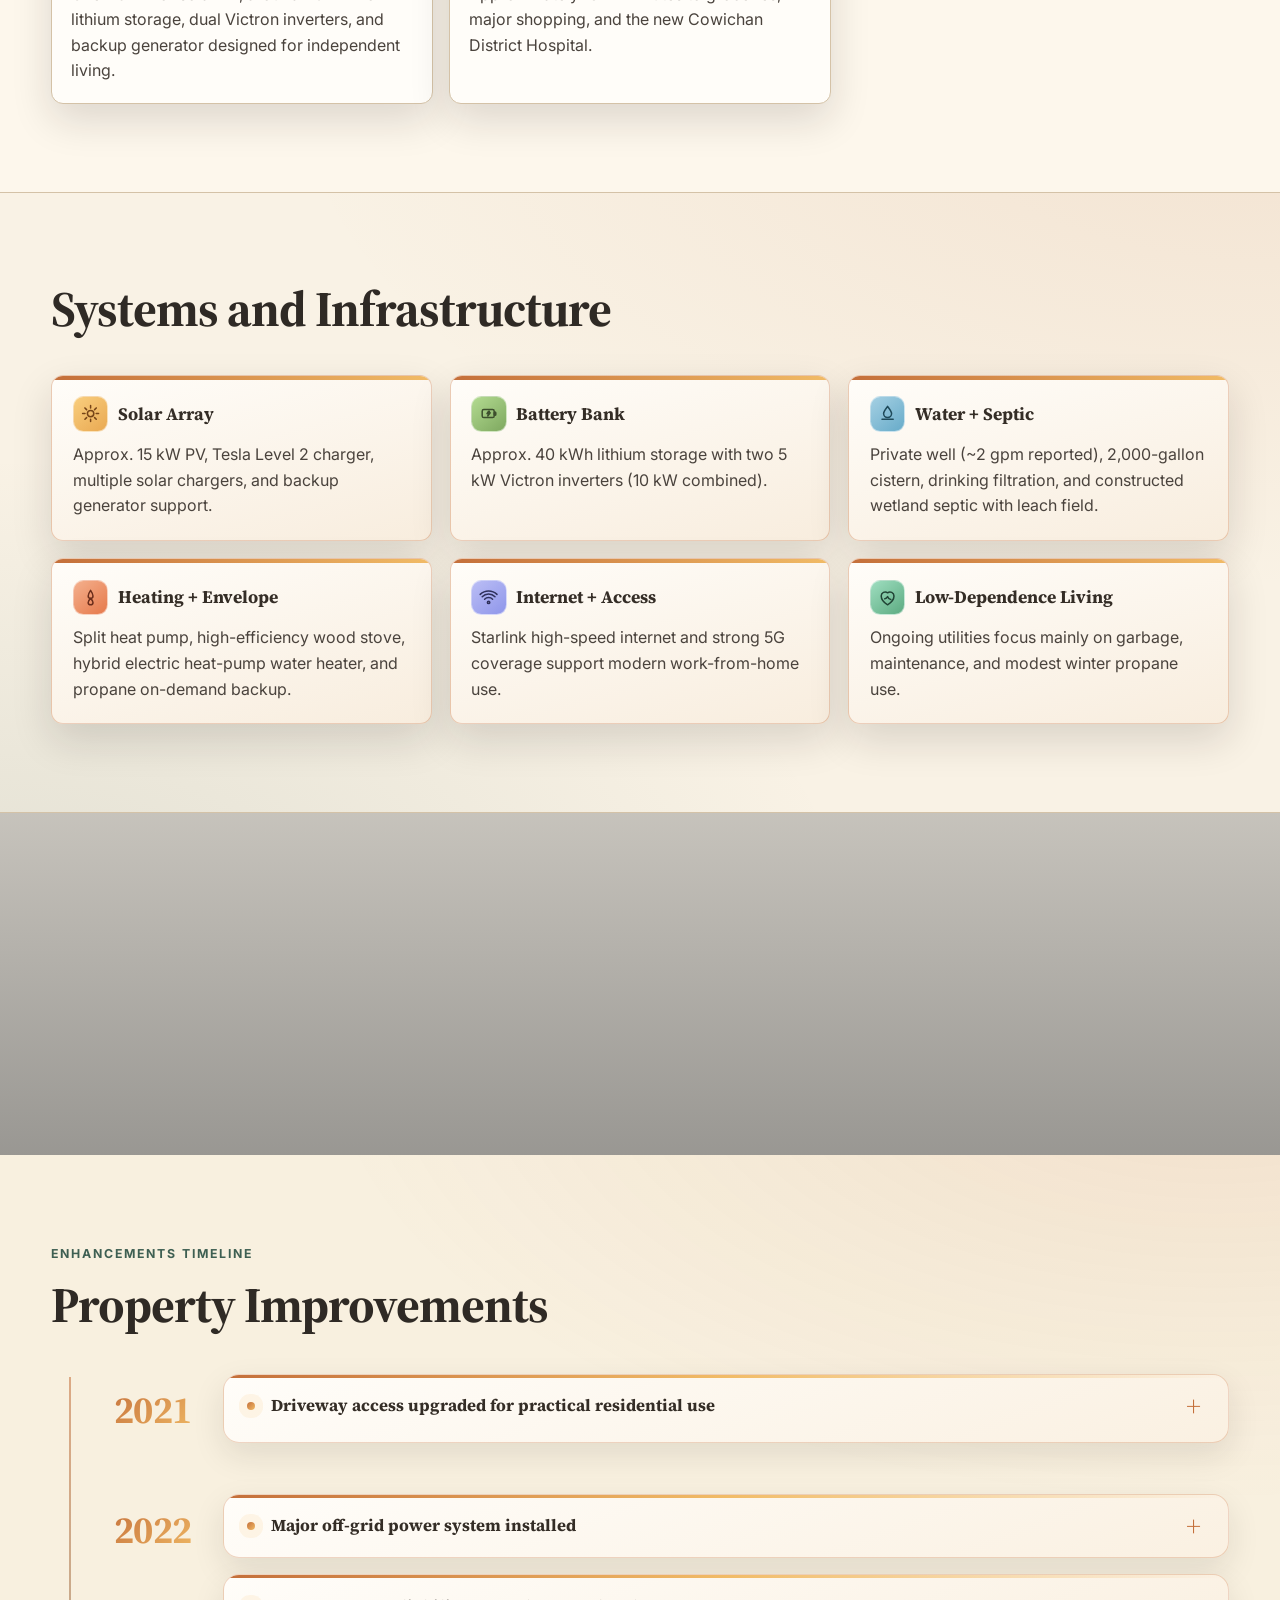
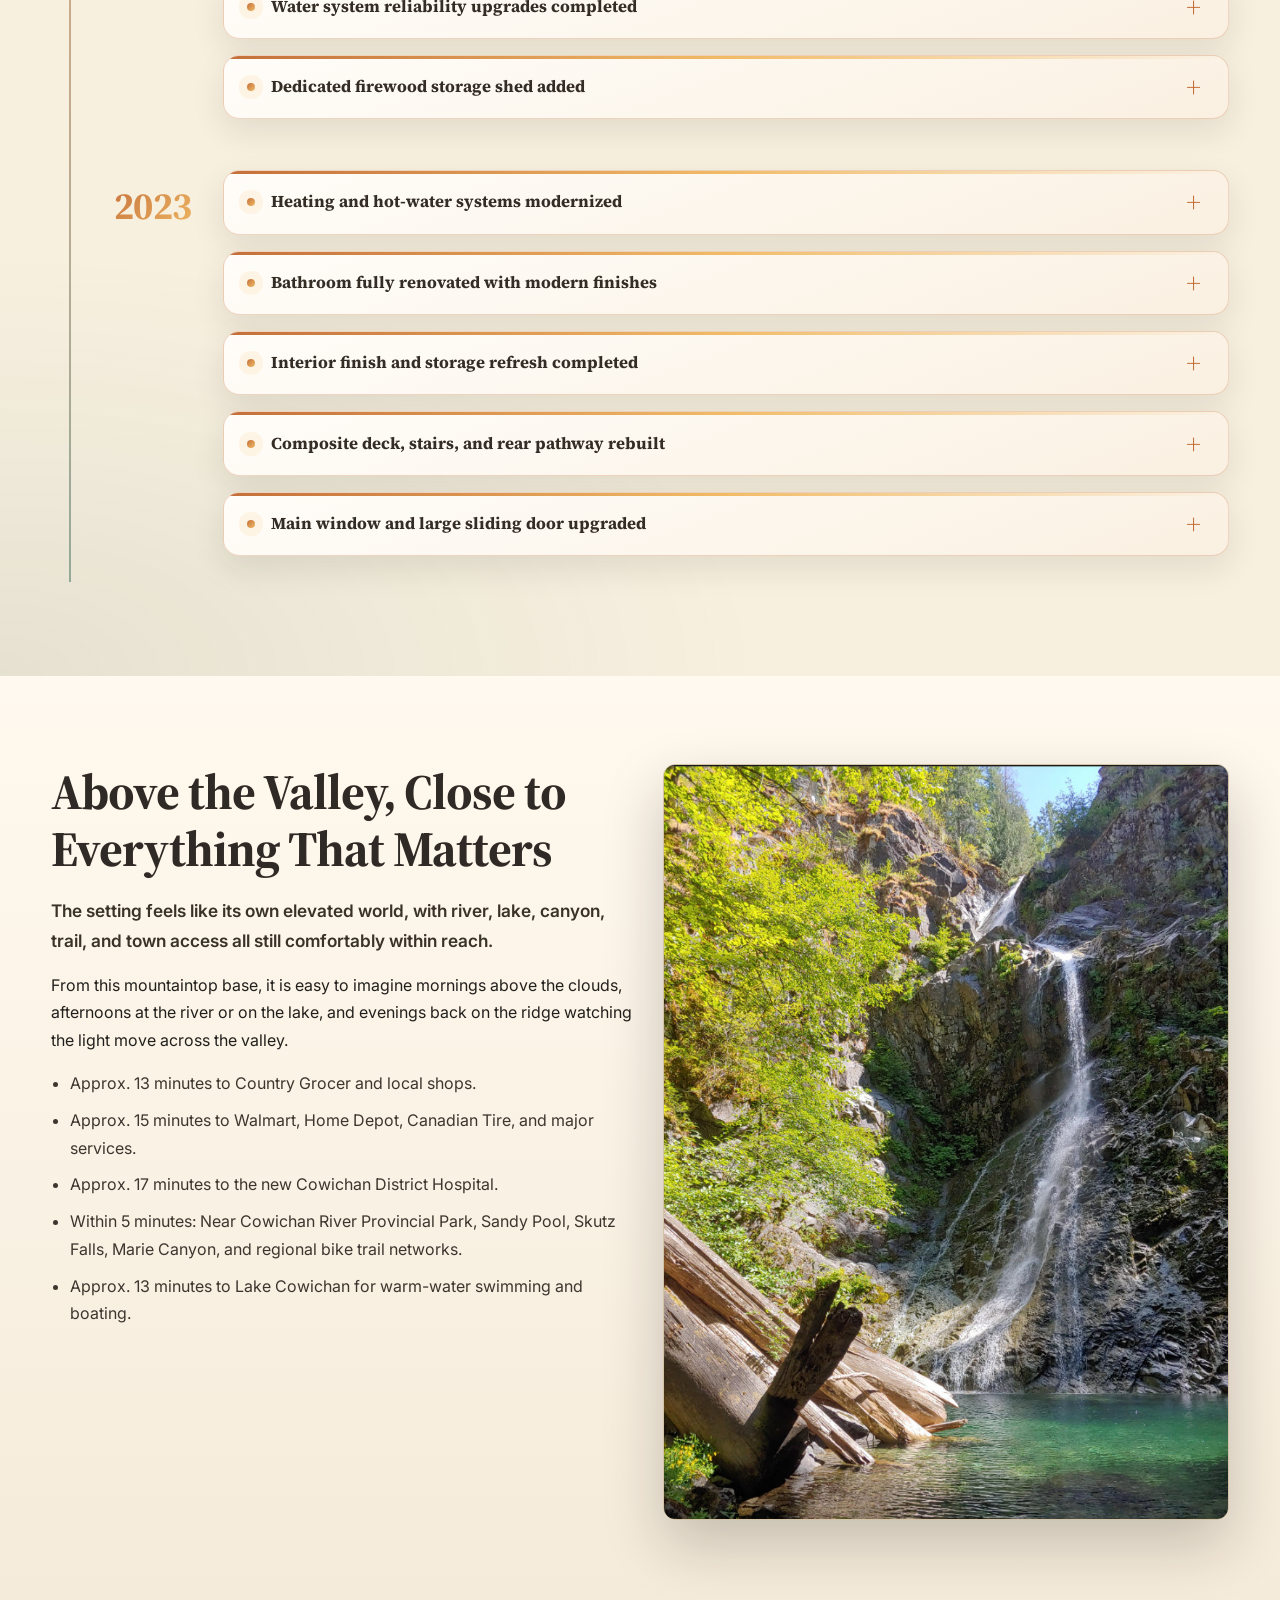
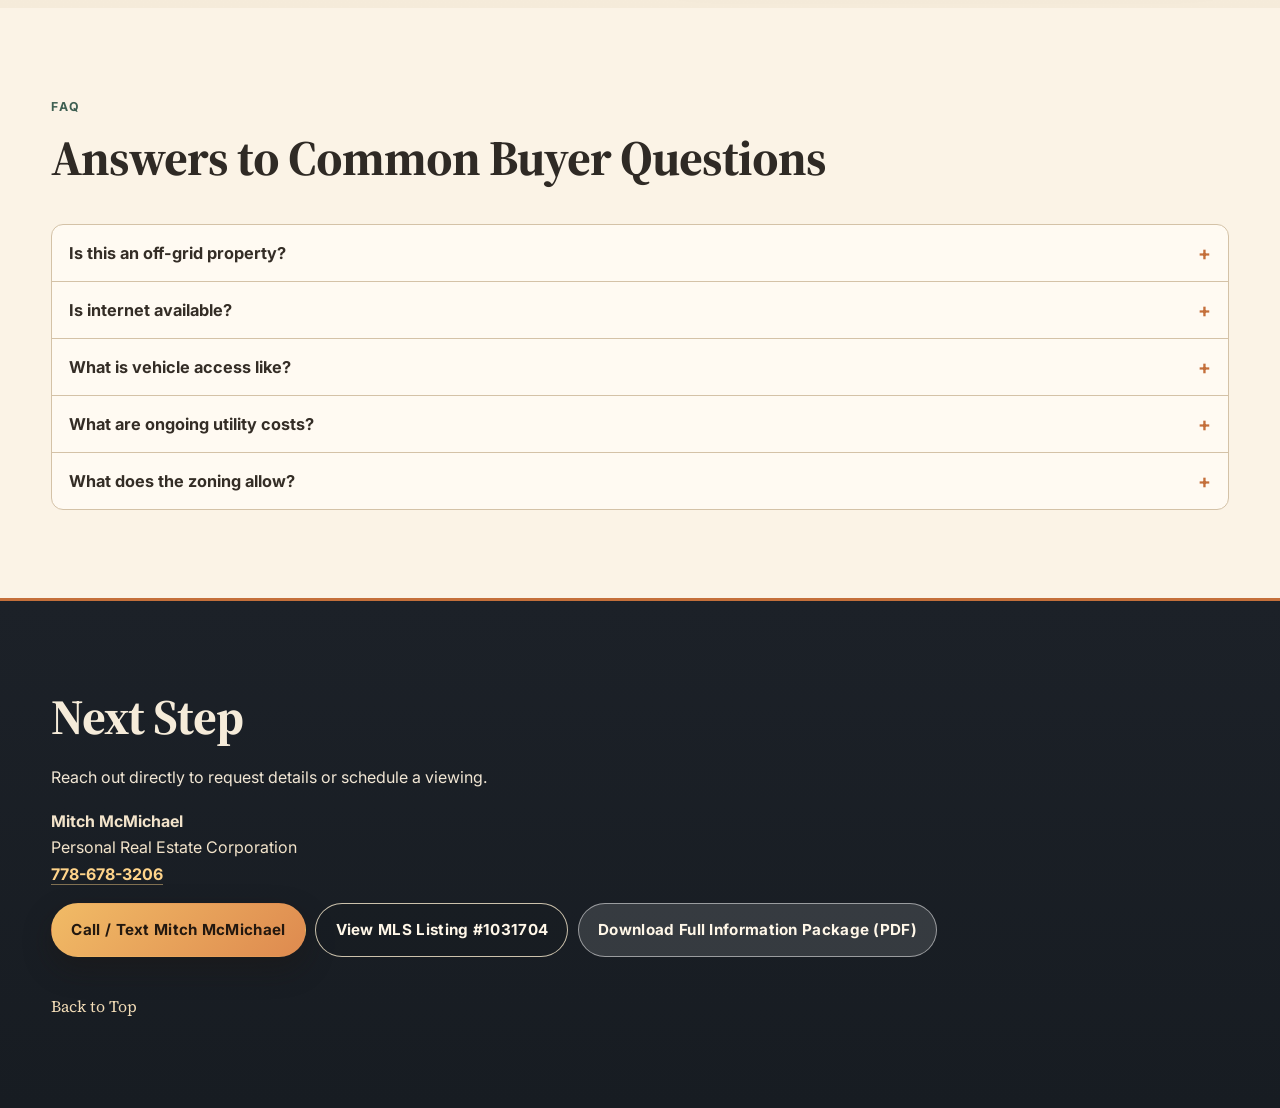
==== commit 0cb8db3a: "v12" ====
--- a/index.html
+++ b/index.html
@@ -483,7 +483,7 @@
     <footer class="site-footer section" id="contact">
       <div class="container reveal">
         <h2>Next Step</h2>
-        <p>Contact the listing professional directly to request details or schedule a viewing.</p>
+        <p>Reach out directly to request details or schedule a viewing.</p>
         <p class="contact-direct">
           <strong>Mitch McMichael</strong><br />
           Personal Real Estate Corporation<br />
--- a/css/styles.css
+++ b/css/styles.css
@@ -1285,7 +1285,9 @@
 
   .hero-content {
     margin-left: 0;
-    width: min(92%, 720px);
+    width: min(96%, 720px);
+    padding-left: clamp(0.65rem, 3vw, 1rem);
+    padding-right: clamp(0.65rem, 3vw, 1rem);
     padding-top: clamp(4.8rem, 12vh, 6.4rem);
     padding-bottom: 1.8rem;
   }
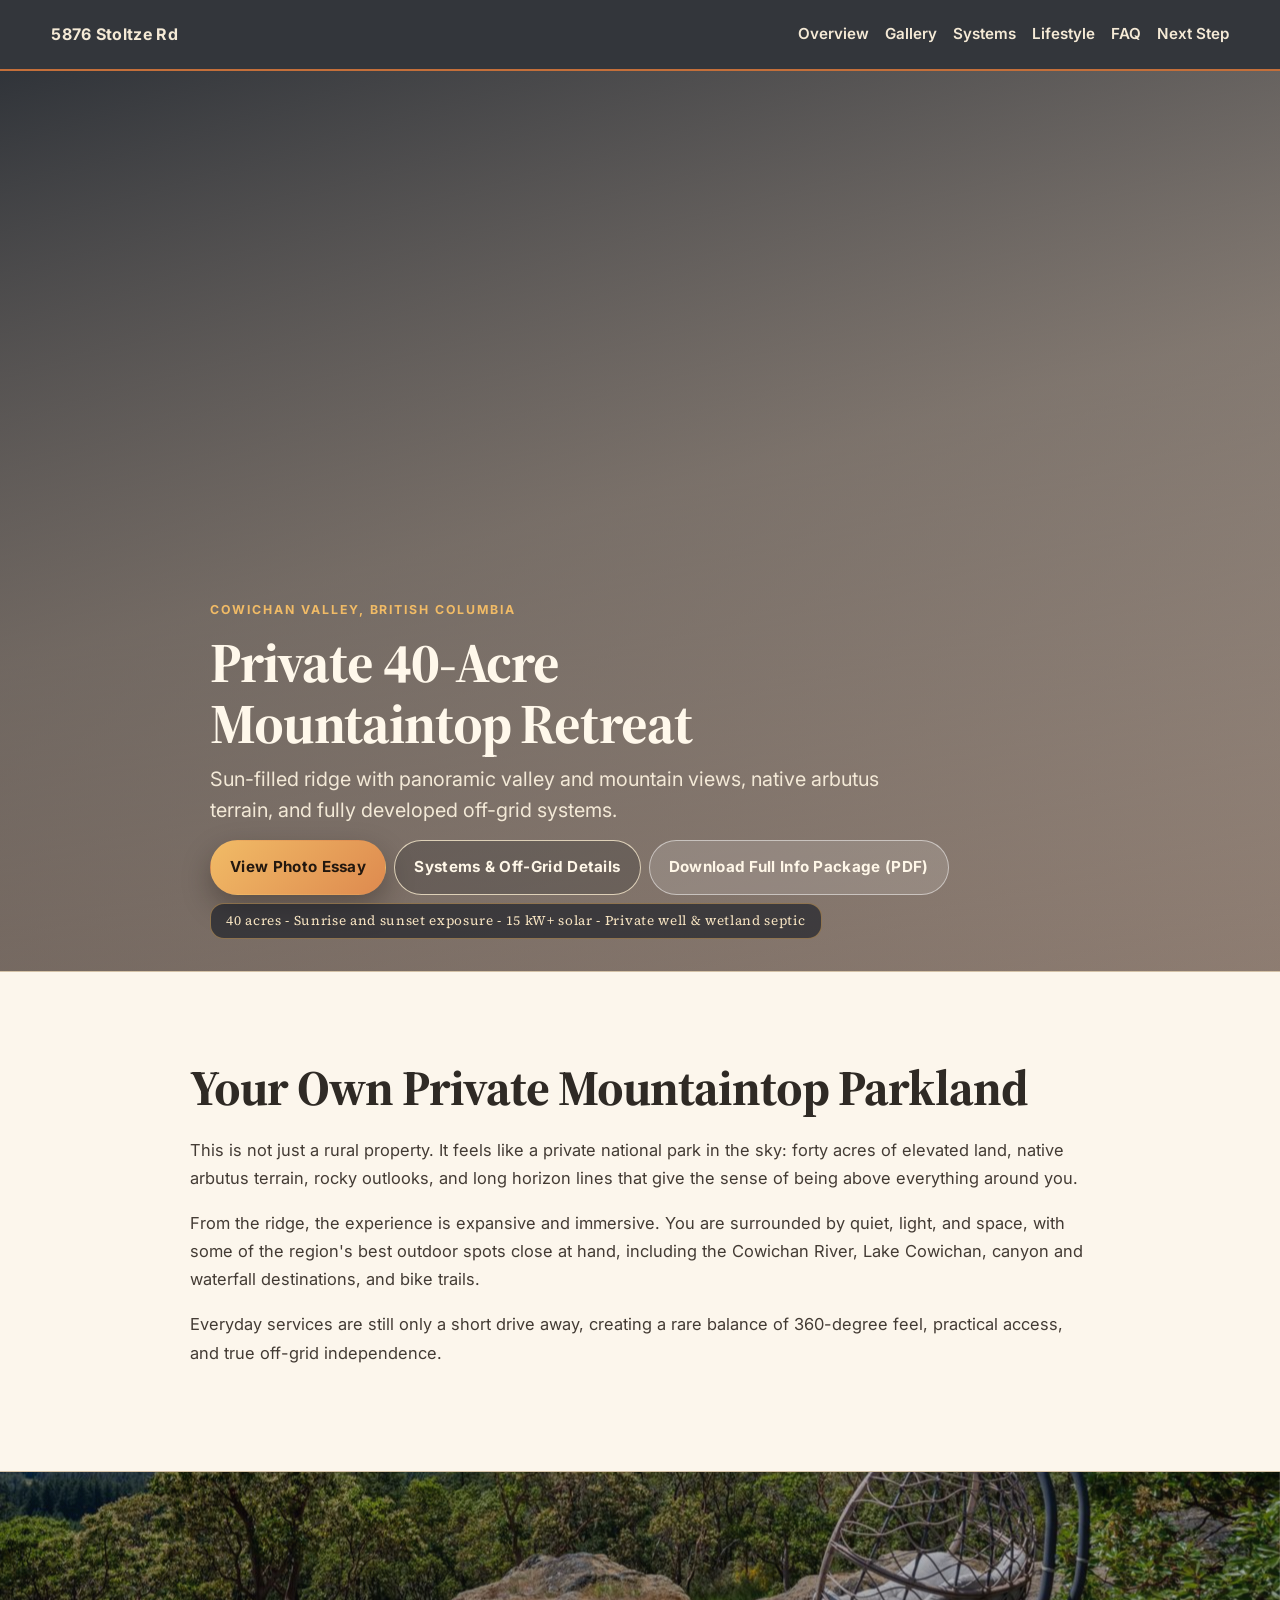
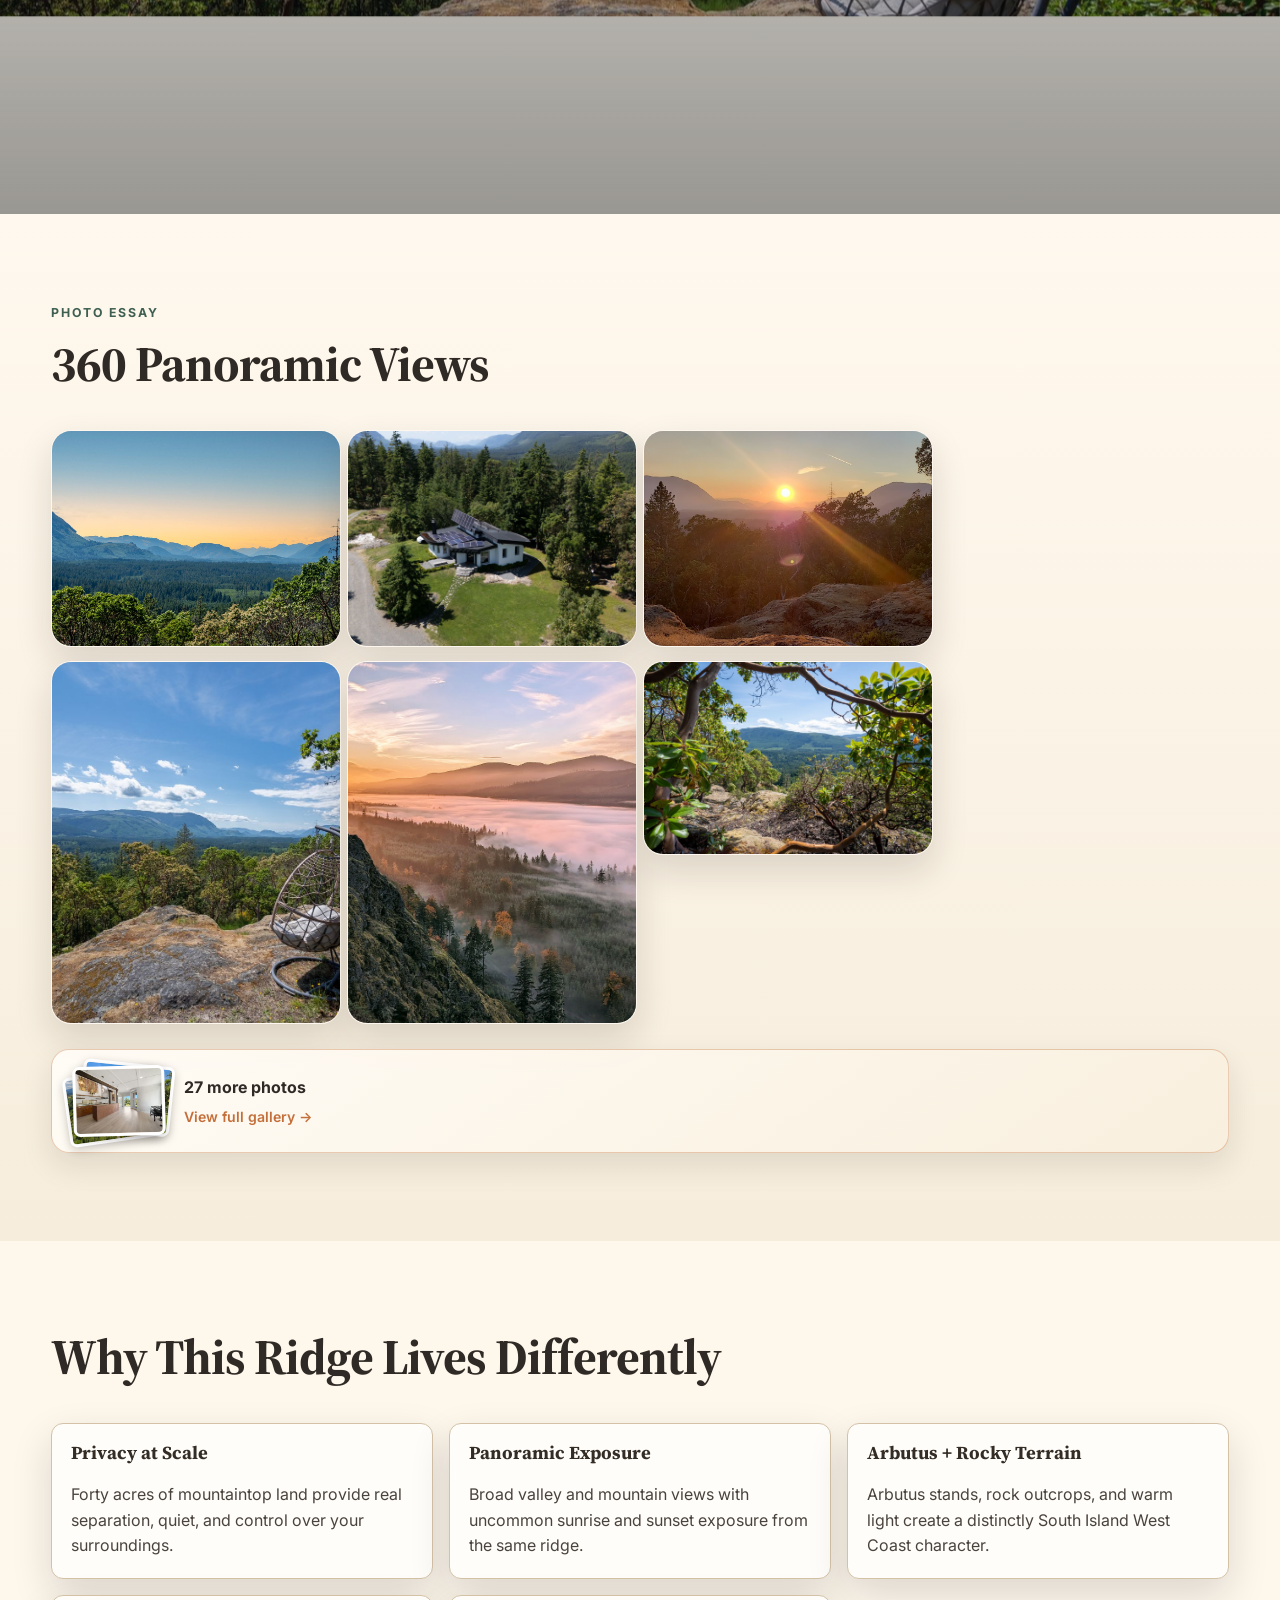
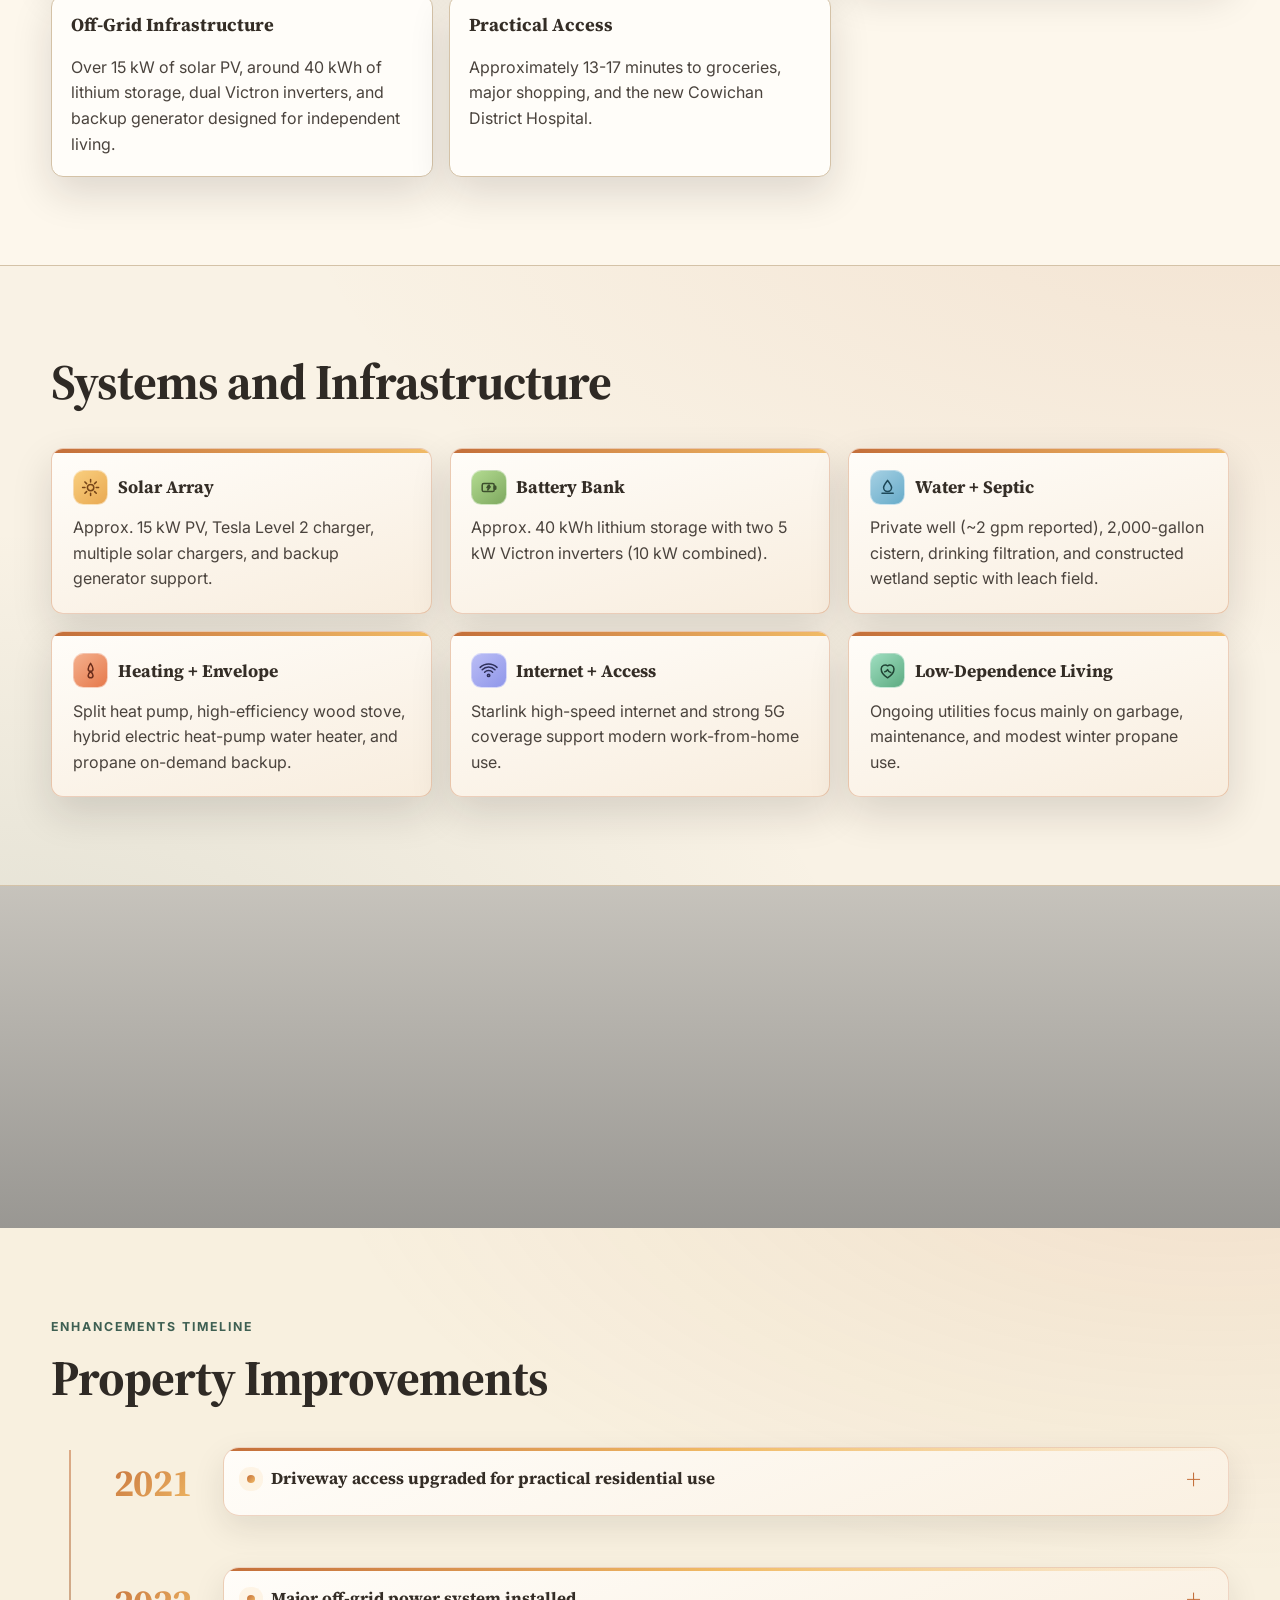
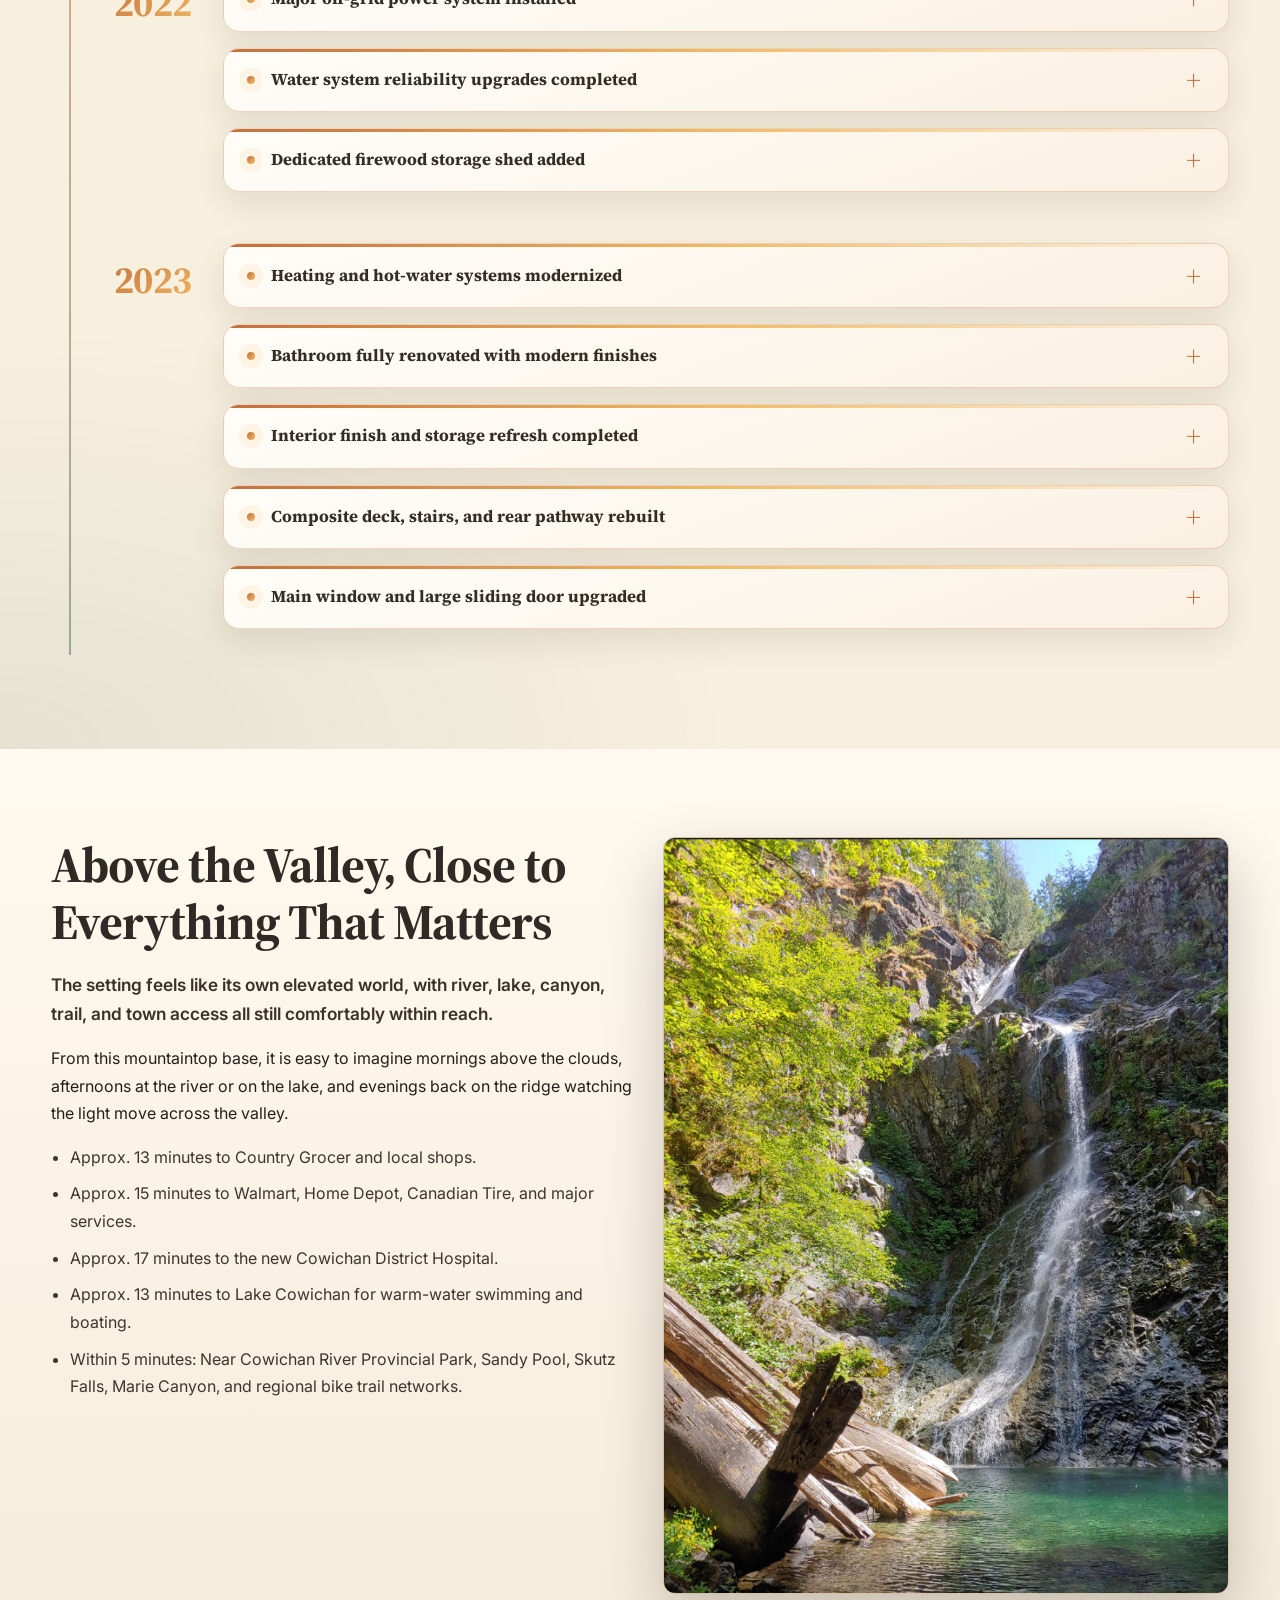
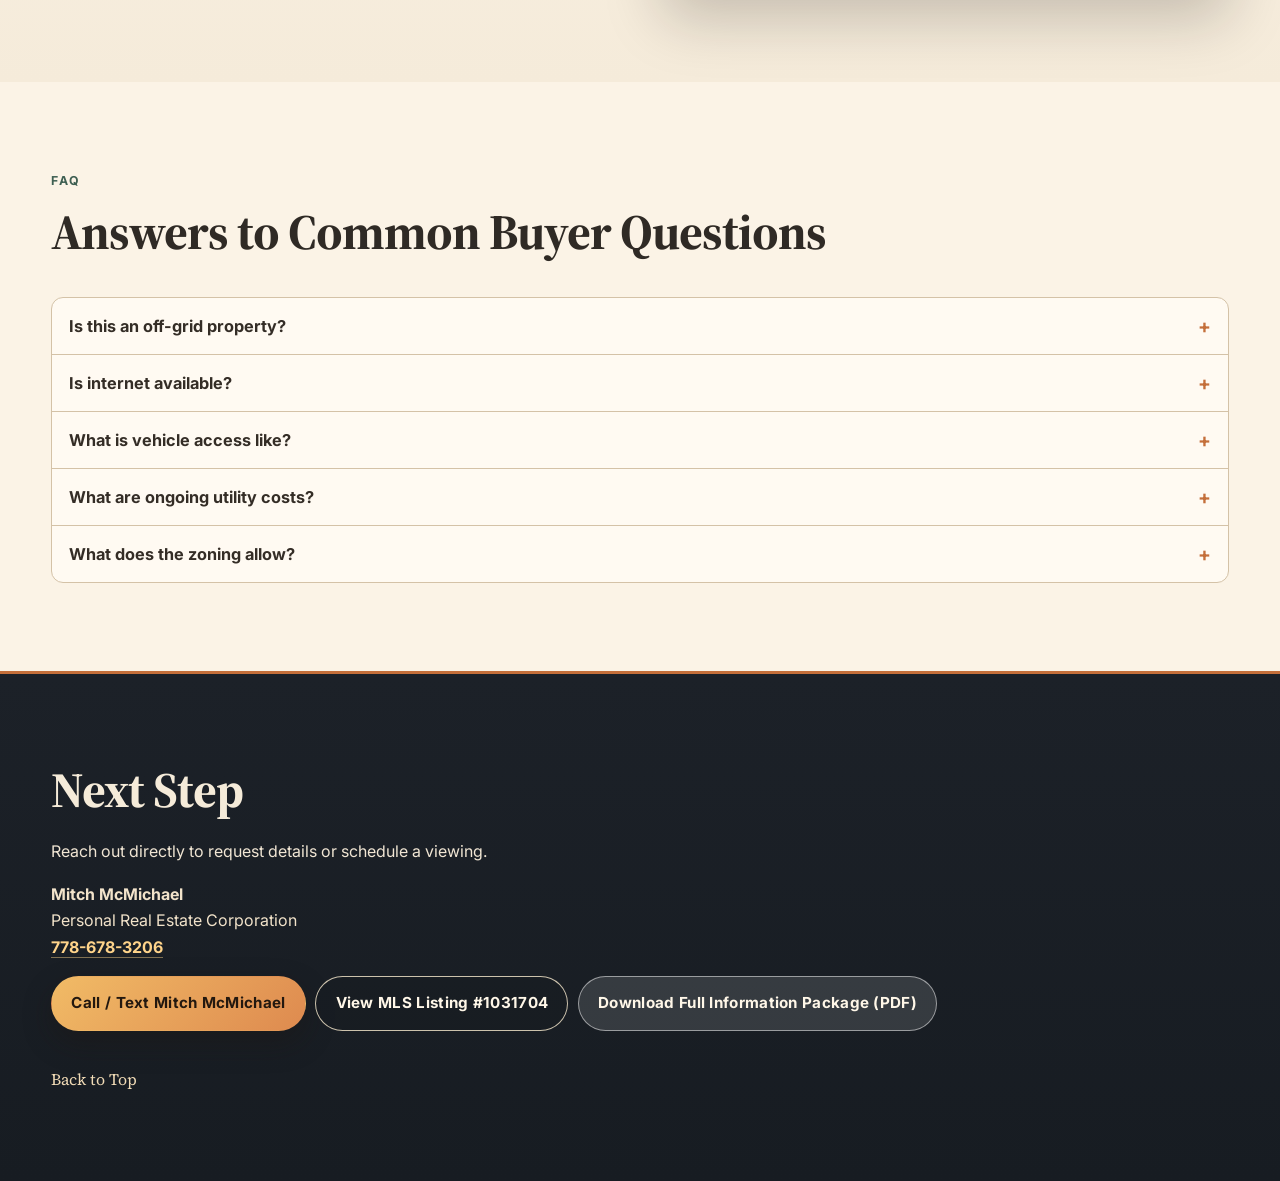
==== commit 737cb7a6: "v15" ====
--- a/index.html
+++ b/index.html
@@ -81,9 +81,12 @@
           </p>
           <p>
             From the ridge, the experience is expansive and immersive. You are surrounded by quiet,
-            light, and space, yet still only a short drive from the Cowichan River, Lake Cowichan,
-            canyon and waterfall destinations, bike trails, and everyday services. It is a rare balance
-            of 360-degree feel, practical access, and true off-grid independence.
+            light, and space, with some of the region's best outdoor spots close at hand, including
+            the Cowichan River, Lake Cowichan, canyon and waterfall destinations, and bike trails.
+          </p>
+          <p>
+            Everyday services are still only a short drive away, creating a rare balance of 360-degree
+            feel, practical access, and true off-grid independence.
           </p>
         </div>
       </section>
@@ -96,7 +99,7 @@
         <div class="container">
           <div class="section-header reveal">
             <p class="eyebrow">Photo Essay</p>
-            <h2>Arbutus Ridge Through Four Lenses</h2>
+            <h2>360 Panoramic Views</h2>
           </div>
 
           <div class="gallery-grid gallery-grid-unified" id="full-gallery">
@@ -104,6 +107,8 @@
             <figure class="gallery-card reveal"><img src="img/5876_StoltzeRd_nature_2.jpeg" alt="Highlight image emphasizing mountaintop privacy" data-fallback="img/placeholder-landscape.svg" loading="lazy" decoding="async" /><figcaption>Private feel with dominant landscape control.</figcaption></figure>
             <figure class="gallery-card reveal"><img src="img/5876_StoltzeRd_house_4.jpeg" alt="Highlight image with panoramic valley view" data-fallback="img/placeholder-landscape.svg" loading="lazy" decoding="async" /><figcaption>Panoramic valley depth and changing light.</figcaption></figure>
             <figure class="gallery-card reveal"><img src="img/5876_StoltzeRd_highlight_5.jpg" alt="Highlight image showing arbutus and rock composition" data-fallback="img/placeholder-landscape.svg" loading="lazy" decoding="async" /><figcaption>Arbutus and rock terrain define the setting.</figcaption></figure>
+            <figure class="gallery-card reveal"><img src="img/5876_StoltzeRd_highlight_2.jpg" alt="Highlight angle connecting home and off-grid independence" data-fallback="img/placeholder-landscape.svg" loading="lazy" decoding="async" /><figcaption>Independent systems support flexible use.</figcaption></figure>
+            <figure class="gallery-card reveal"><img src="img/5876_StoltzeRd_nature_1.jpeg" alt="Mountaintop ridge and valley view from aerial perspective" data-fallback="img/placeholder-landscape.svg" loading="lazy" decoding="async" /><figcaption>The site sits high on a sun-filled ridge with long valley sightlines.</figcaption></figure>
           </div>
 
           <a class="photo-pile-link reveal" href="gallery.html" aria-label="View all 33 photos in the full gallery">
@@ -113,7 +118,7 @@
               <span class="pile-photo"><img src="img/5876_StoltzeRd_interior_1.jpeg" alt="" /></span>
             </span>
             <span class="photo-pile-copy">
-              <strong>29 more photos</strong>
+              <strong>27 more photos</strong>
               <span>View full gallery →</span>
             </span>
           </a>
@@ -385,8 +390,8 @@
               <li>Approx. 13 minutes to Country Grocer and local shops.</li>
               <li>Approx. 15 minutes to Walmart, Home Depot, Canadian Tire, and major services.</li>
               <li>Approx. 17 minutes to the new Cowichan District Hospital.</li>
+              <li>Approx. 13 minutes to Lake Cowichan for warm-water swimming and boating.</li>
               <li>Within 5 minutes: Near Cowichan River Provincial Park, Sandy Pool, Skutz Falls, Marie Canyon, and regional bike trail networks.</li>
-              <li>Approx. 13 minutes to Lake Cowichan for warm-water swimming and boating.</li>
             </ul>
           </div>
           <figure class="reveal">
--- a/css/styles.css
+++ b/css/styles.css
@@ -186,6 +186,8 @@
 
 .hero-media img,
 .hero-media video {
+  width: 100%;
+  height: 100%;
   object-fit: cover;
 }
 
@@ -624,7 +626,17 @@
 .gallery-page-full {
   aspect-ratio: unset;
   height: auto;
+  display: block;
   cursor: pointer;
+}
+
+.gallery-page-col .gallery-card,
+.gallery-page-col .gallery-card:nth-child(2),
+.gallery-page-col .gallery-card:nth-child(4),
+.gallery-page-col .gallery-card:nth-child(6),
+.gallery-page-col .gallery-card:nth-child(8) {
+  aspect-ratio: auto;
+  height: auto;
 }
 
 .gallery-page-full img {
@@ -1251,8 +1263,22 @@
 }
 
 @media (max-width: 800px) {
+  .hero {
+    align-items: start;
+  }
+
   .section {
     padding: 4rem 0;
+  }
+
+  .hero-media video {
+    left: 0;
+    right: 0;
+    width: 100%;
+    height: 100%;
+    min-width: 0;
+    min-height: 0;
+    object-position: 50% center;
   }
 
   .nav-toggle {
@@ -1288,8 +1314,8 @@
     width: min(96%, 720px);
     padding-left: clamp(0.65rem, 3vw, 1rem);
     padding-right: clamp(0.65rem, 3vw, 1rem);
-    padding-top: clamp(4.8rem, 12vh, 6.4rem);
-    padding-bottom: 1.8rem;
+    padding-top: clamp(4.9rem, 9vh, 5.8rem);
+    padding-bottom: 0.8rem;
   }
 
   .hero-actions {
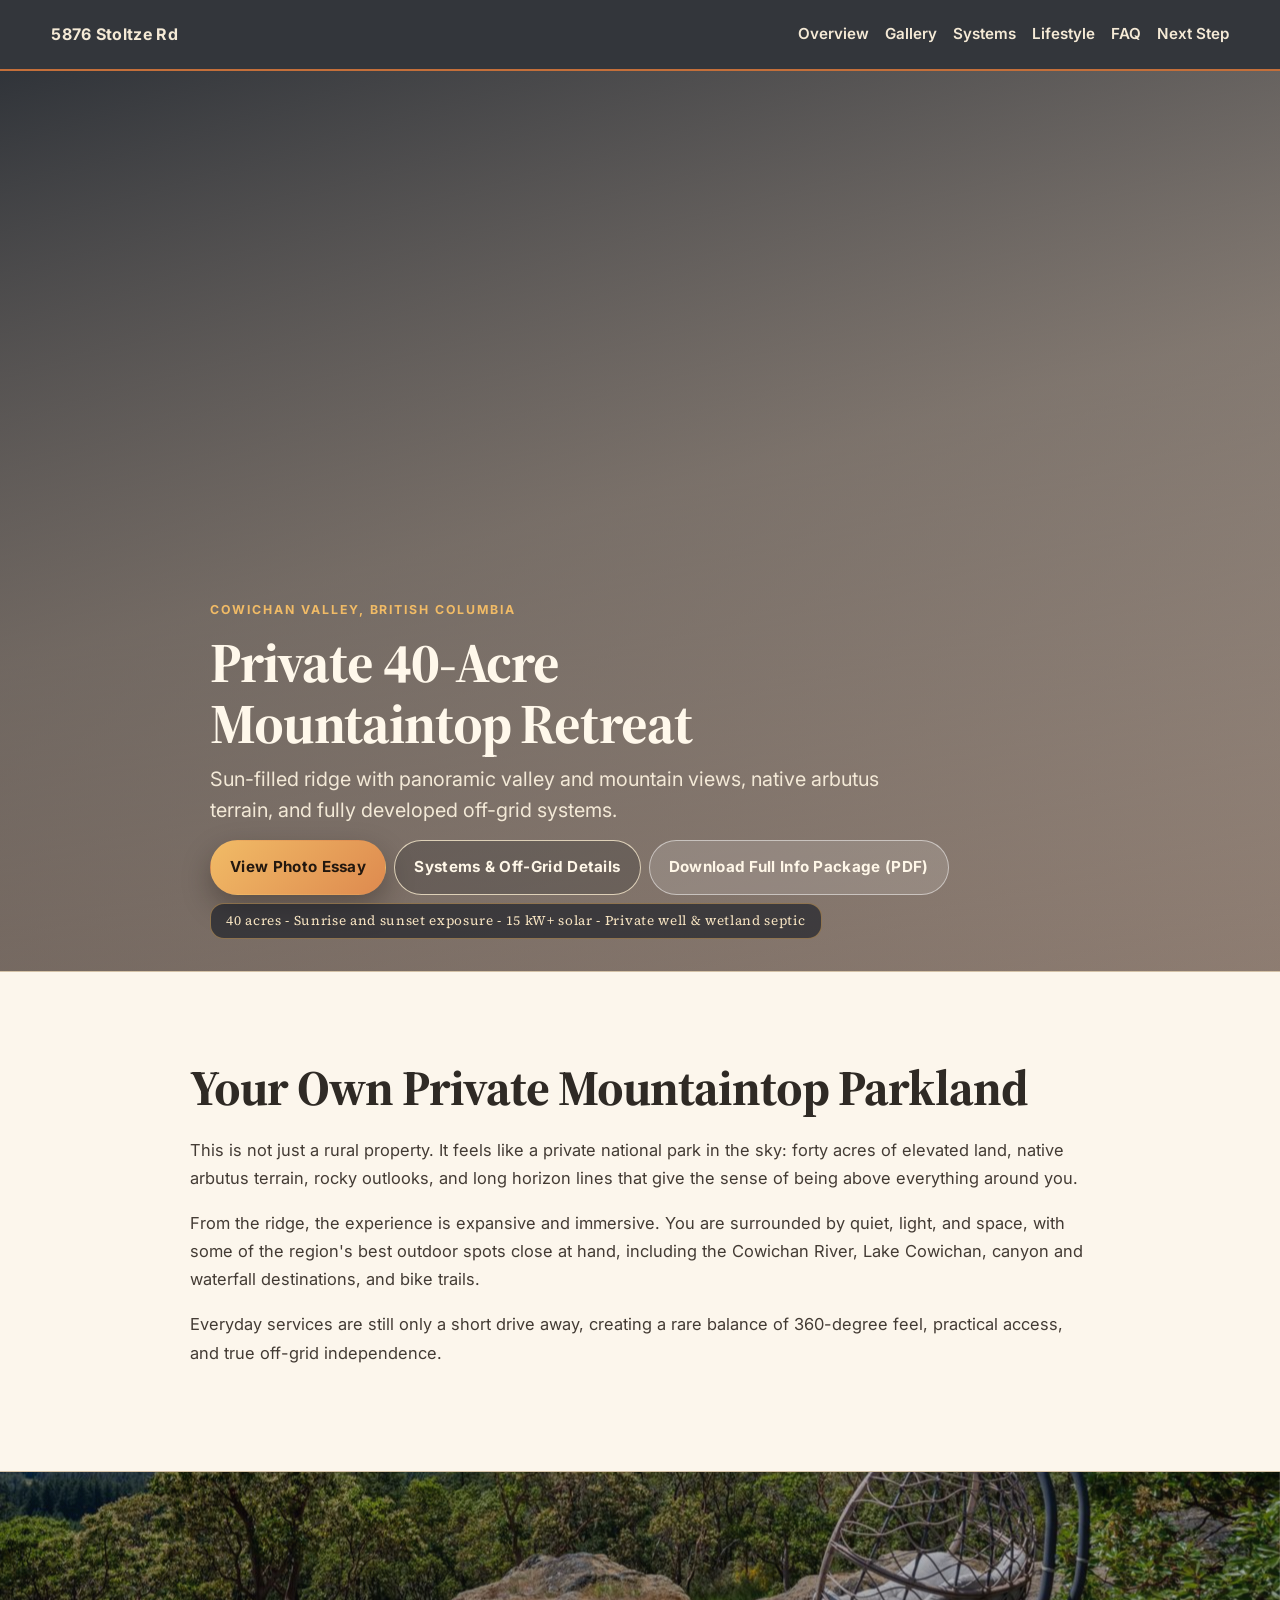
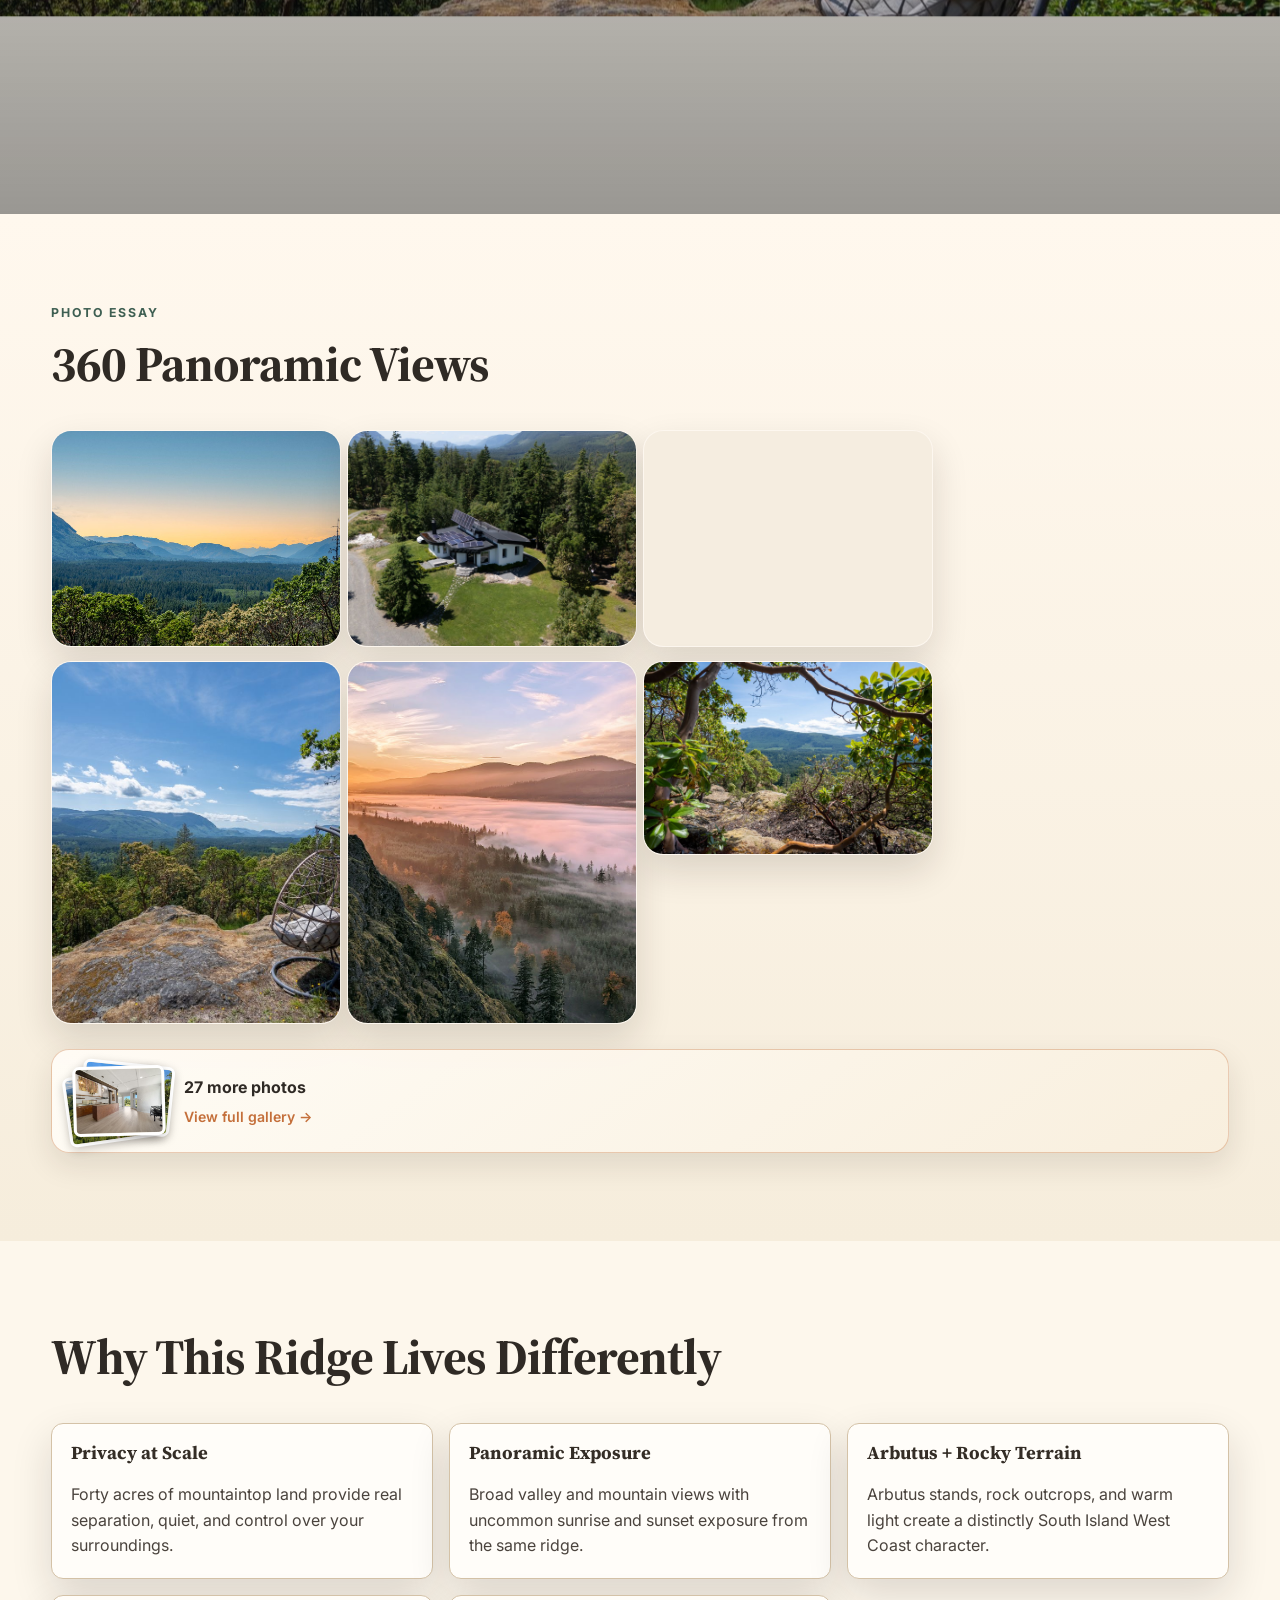
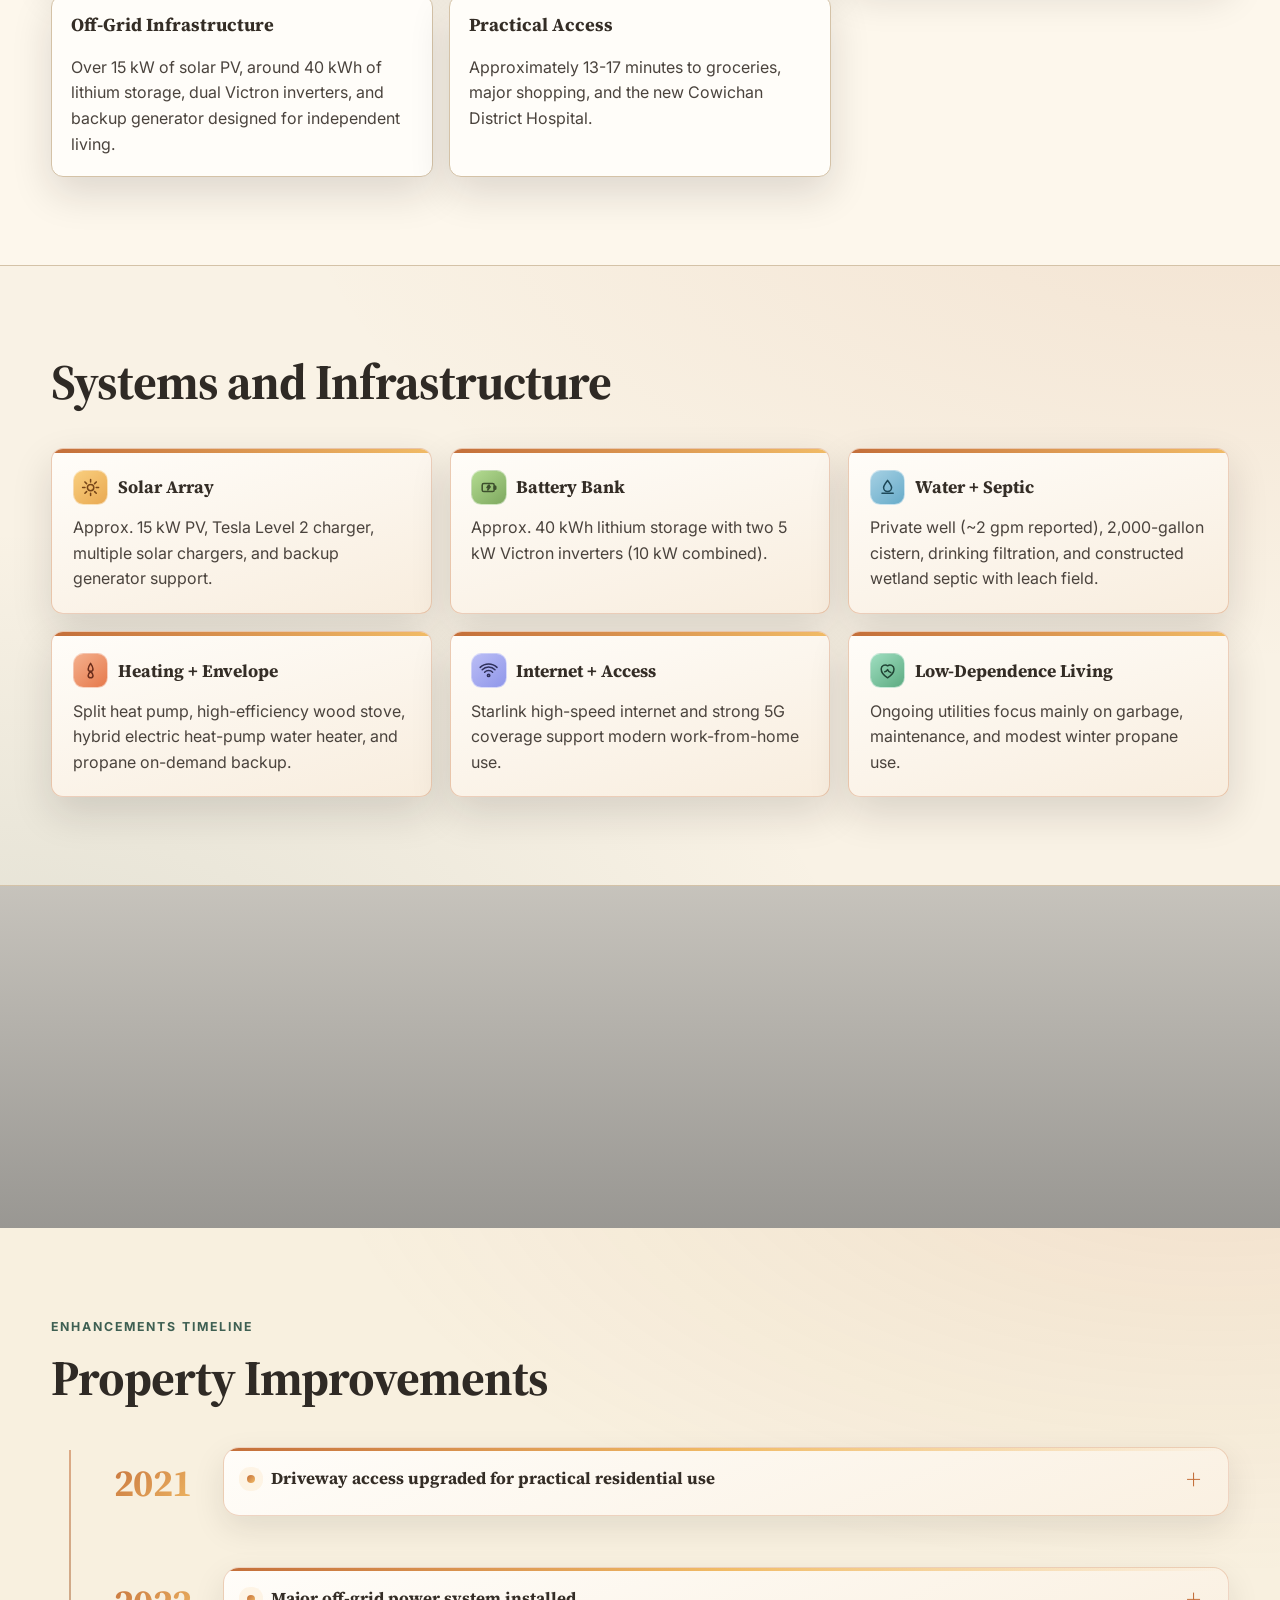
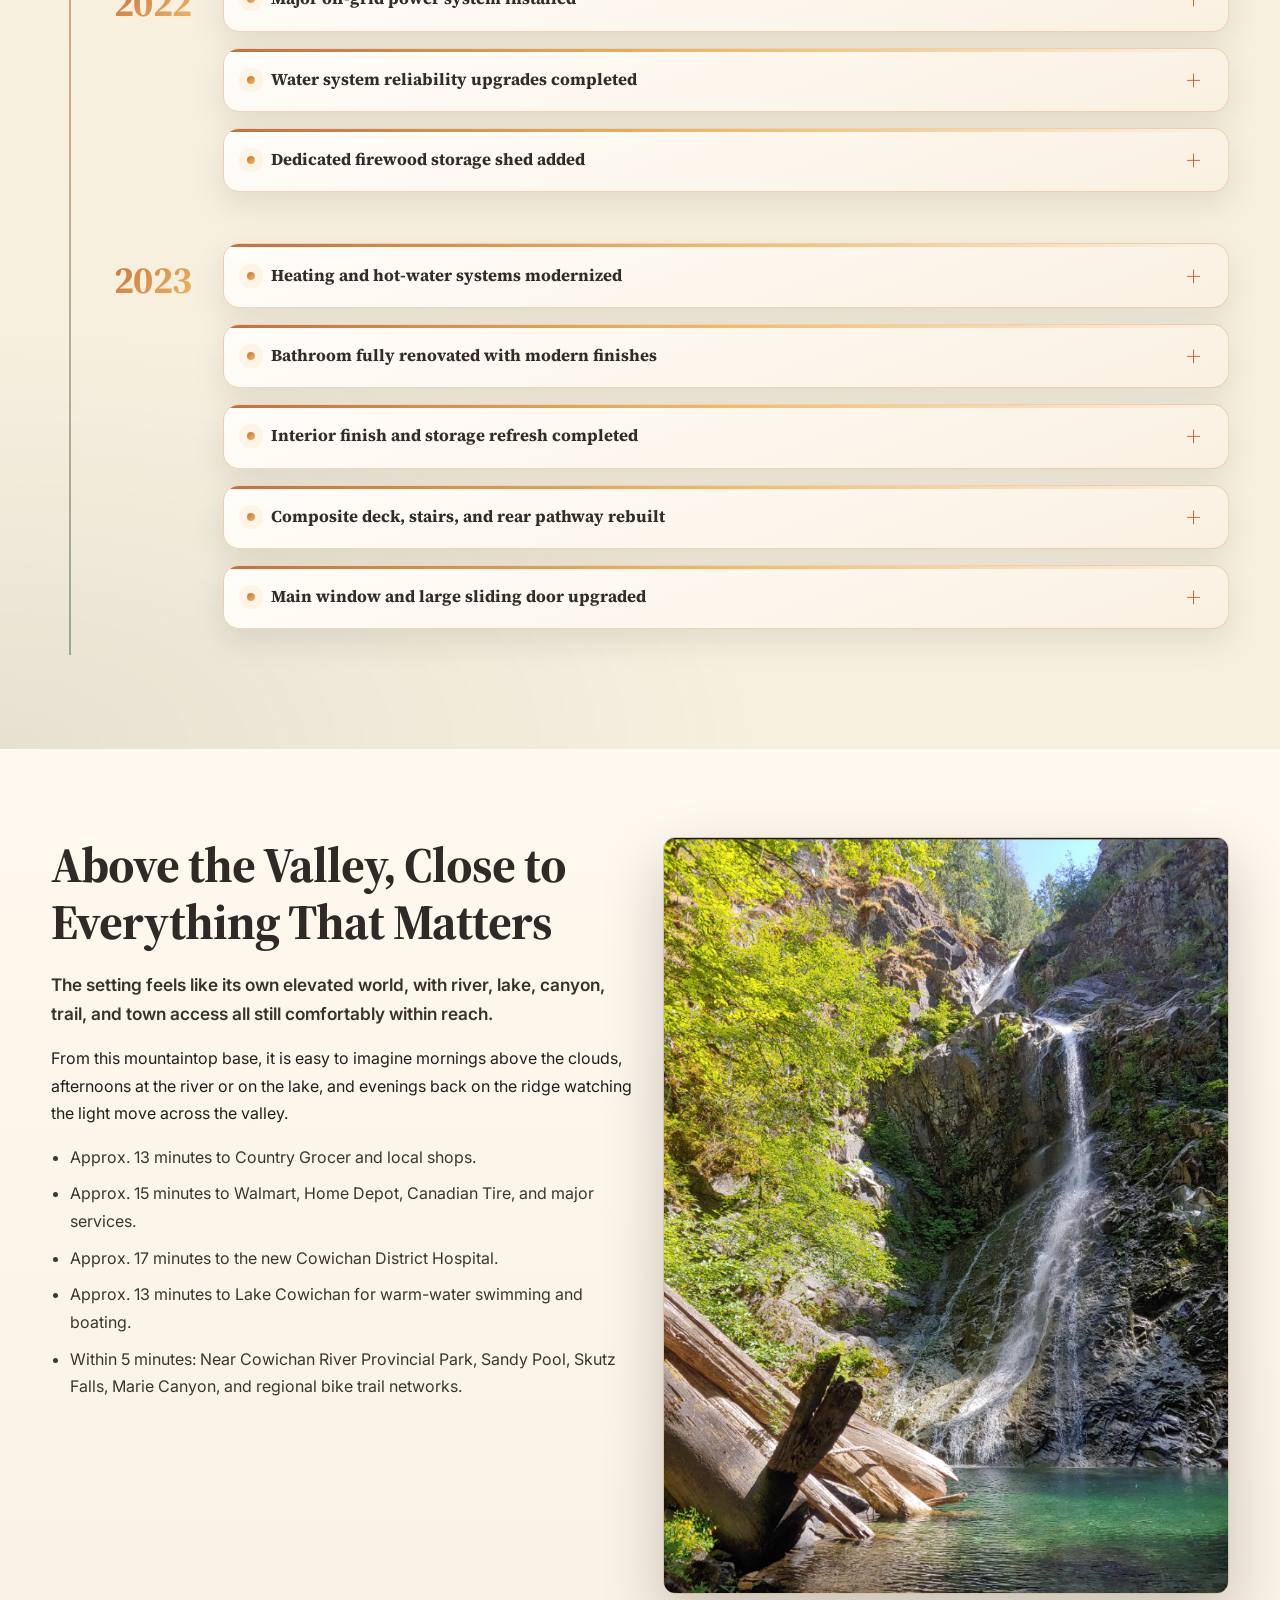
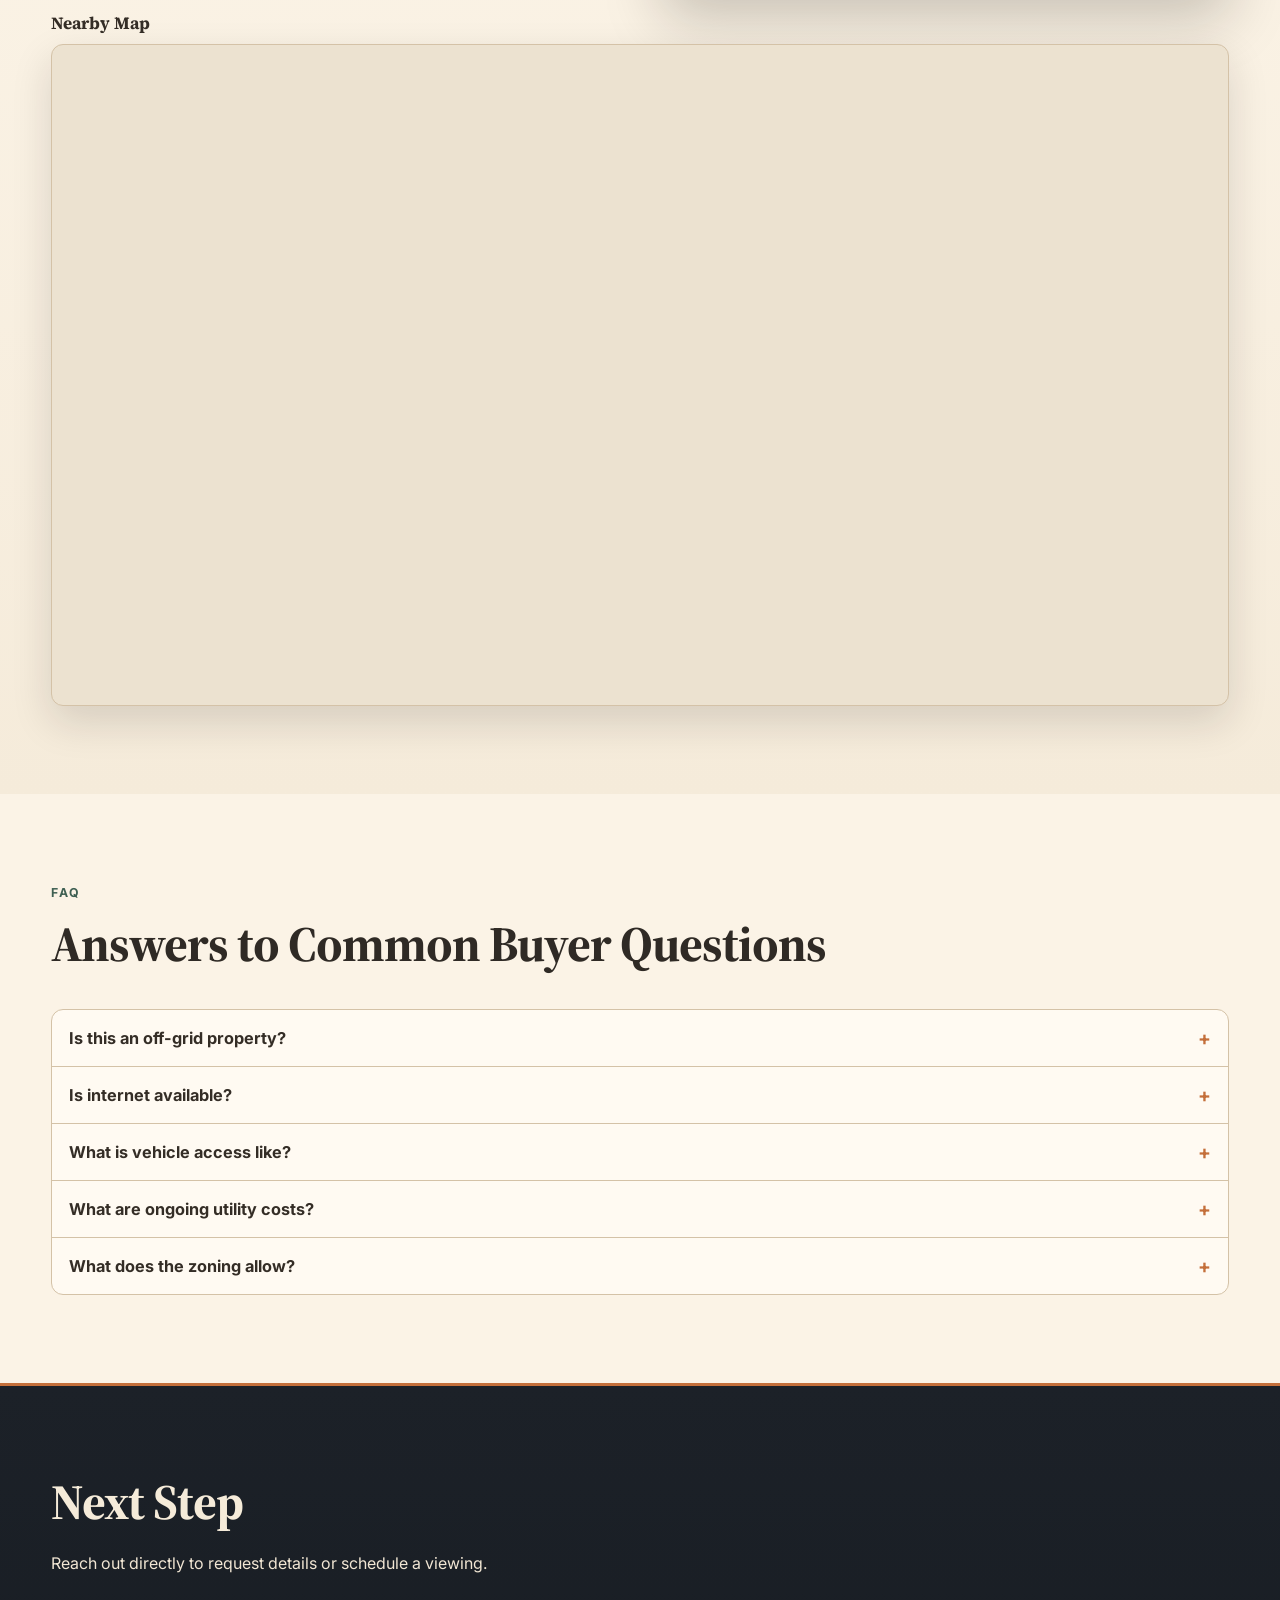
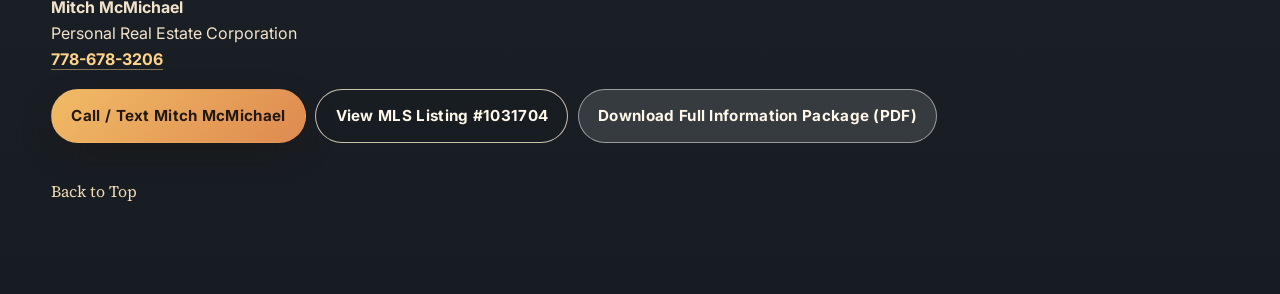
==== commit 29dc7f7e: "v16" ====
--- a/index.html
+++ b/index.html
@@ -398,6 +398,18 @@
             <img src="img/5876_StoltzeRd_places_1.jpg" alt="Valley view from mountaintop location highlighting nearby recreation context" data-fallback="img/placeholder-landscape.svg" loading="lazy" decoding="async" />
           </figure>
         </div>
+        <div class="container lifestyle-map reveal">
+          <h3>Nearby Map</h3>
+          <div class="map-frame">
+            <iframe
+              src="https://www.google.com/maps/d/embed?mid=15mQbYTtwwHR4ij0eVmAkr4hBEIq0oe0&ehbc=2E312F&noprof=1"
+              loading="lazy"
+              allowfullscreen
+              referrerpolicy="no-referrer-when-downgrade"
+              title="Nearby waterfalls, rivers, lakes, trails, and services"
+            ></iframe>
+          </div>
+        </div>
       </section>
 
       <section class="section faq" id="faq">
--- a/css/styles.css
+++ b/css/styles.css
@@ -1006,6 +1006,32 @@
   object-fit: contain;
 }
 
+.lifestyle-map {
+  margin-top: 1.25rem;
+}
+
+.lifestyle-map h3 {
+  margin: 0 0 0.65rem;
+  color: #342d26;
+  font-size: 1.08rem;
+}
+
+.map-frame {
+  border: 1px solid var(--line);
+  border-radius: 12px;
+  overflow: hidden;
+  box-shadow: var(--shadow-soft);
+  aspect-ratio: 16 / 9;
+  background: #ece2d0;
+}
+
+.map-frame iframe {
+  width: 100%;
+  height: 100%;
+  border: 0;
+  display: block;
+}
+
 .zoning {
   border-top: 1px solid var(--line);
   border-bottom: 1px solid var(--line);
@@ -1392,6 +1418,10 @@
     grid-template-columns: 1fr;
   }
 
+  .map-frame {
+    aspect-ratio: 4 / 3;
+  }
+
   .scenic-band {
     height: clamp(200px, 32vh, 300px);
   }
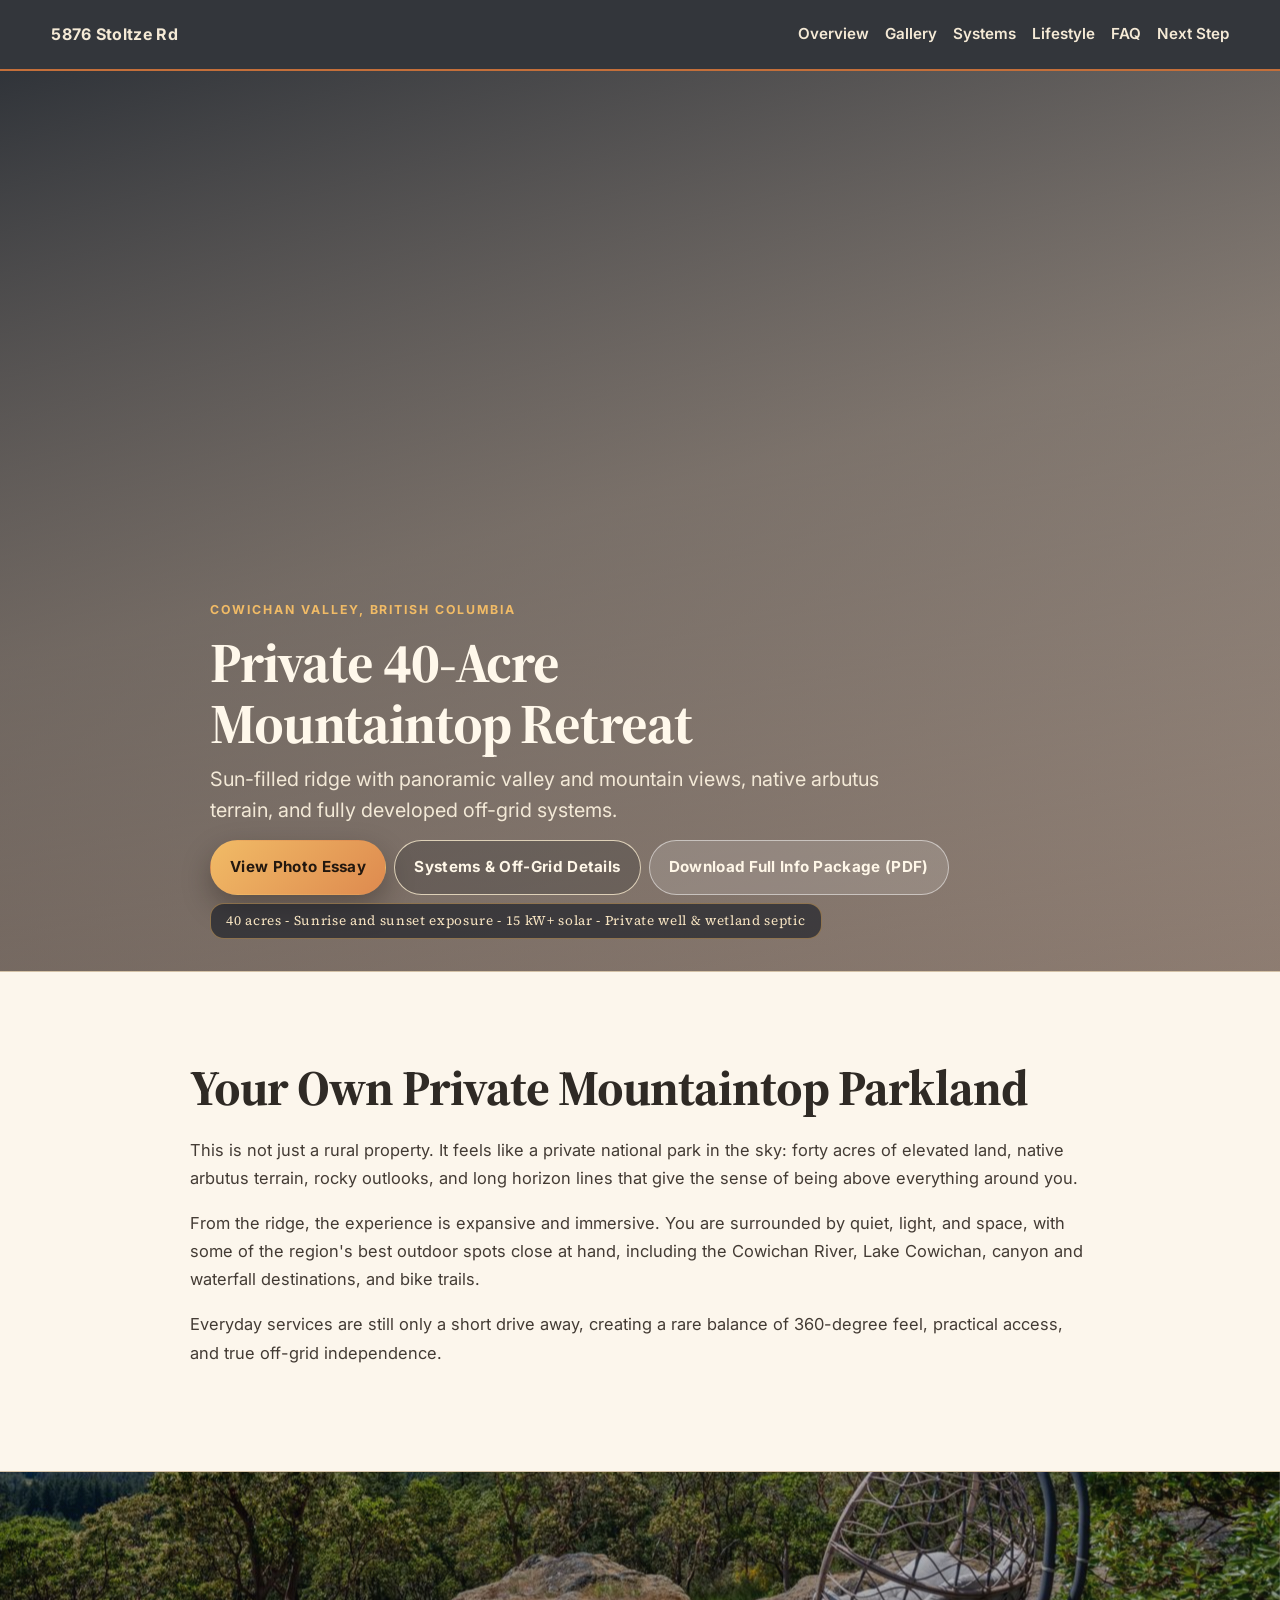
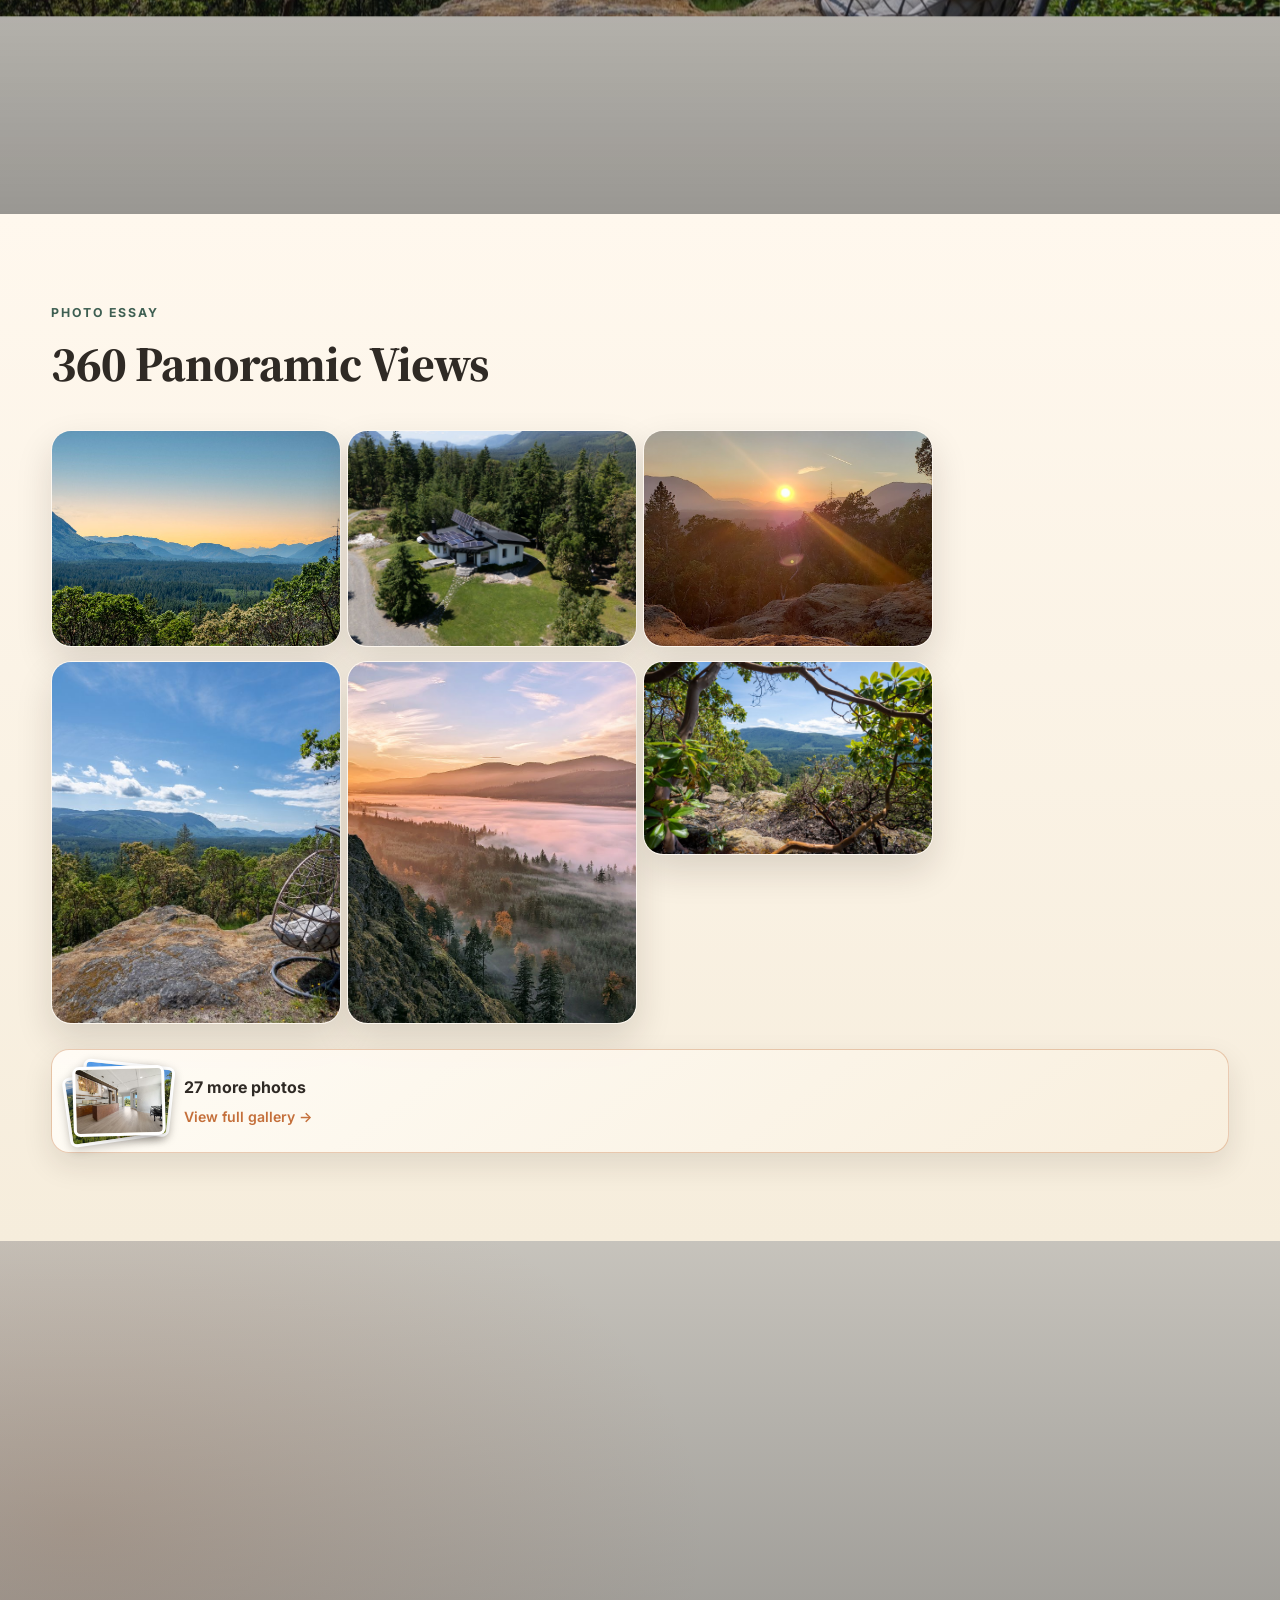
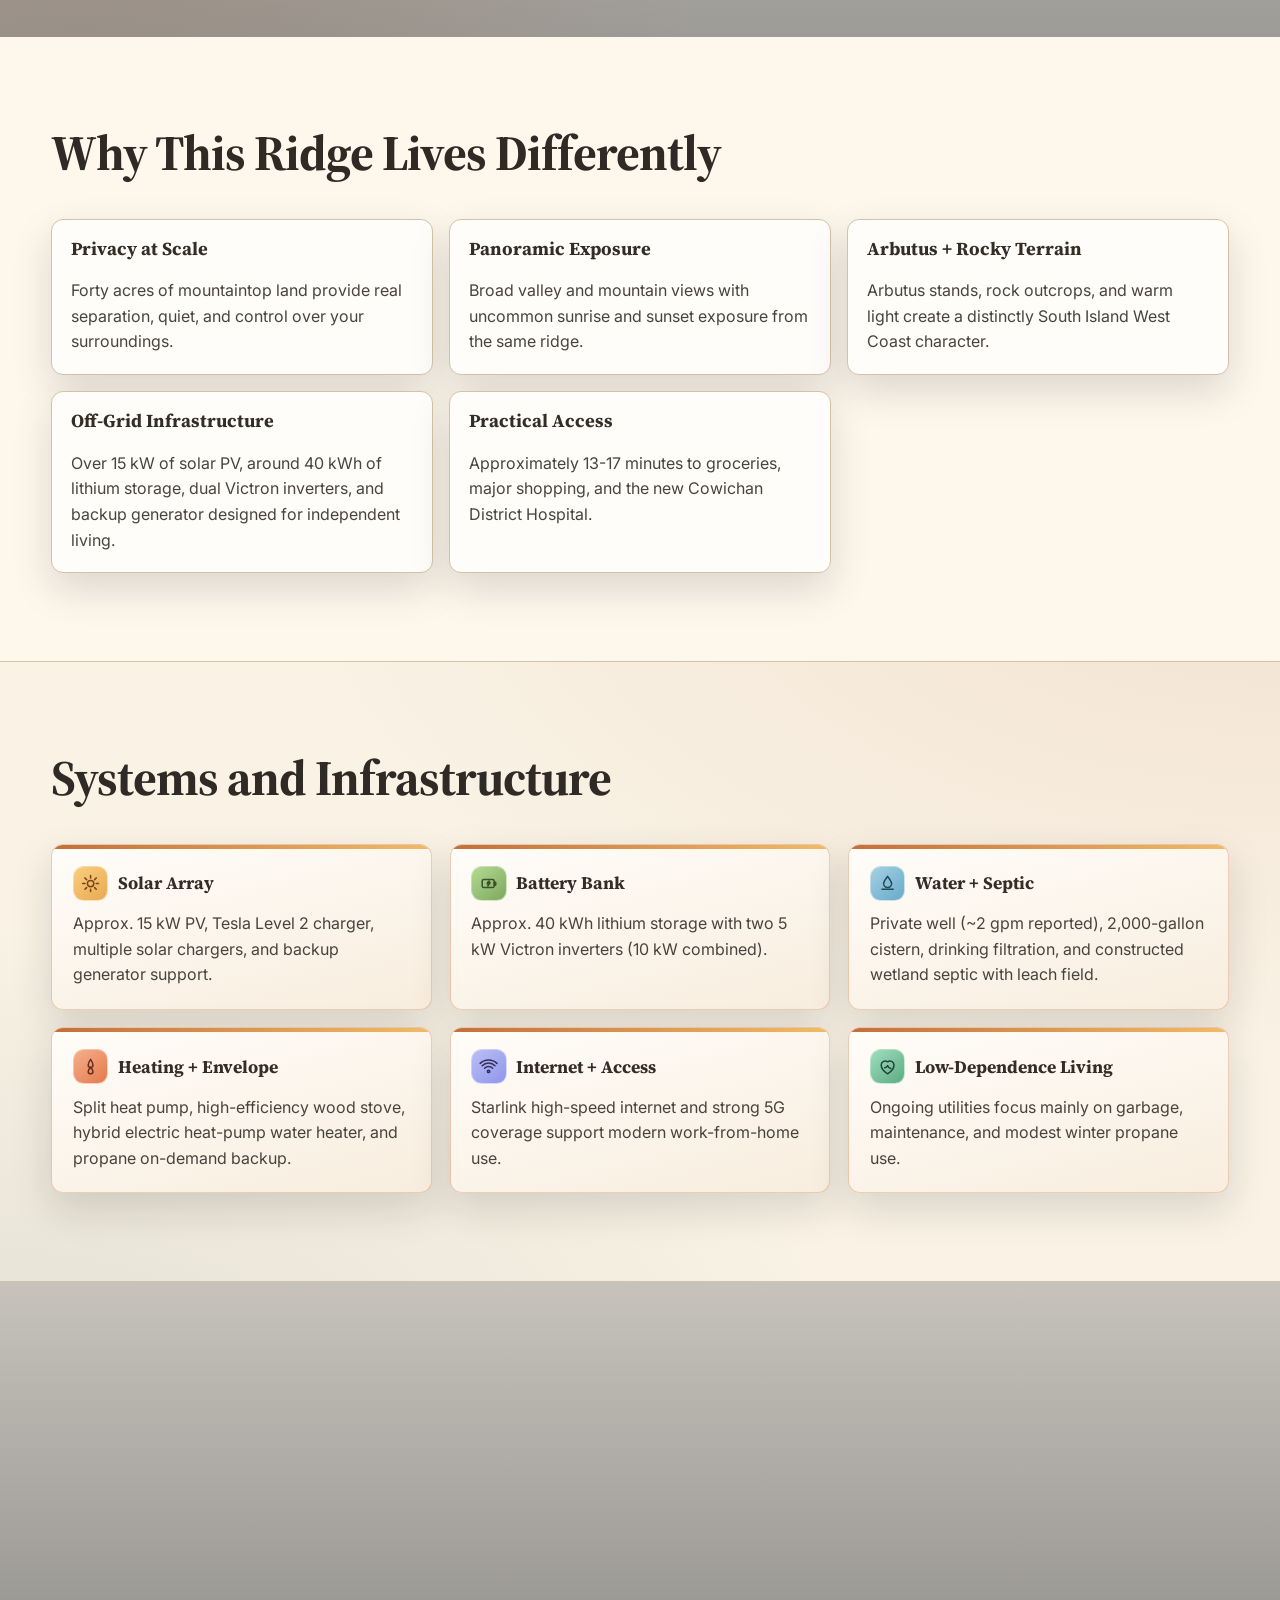
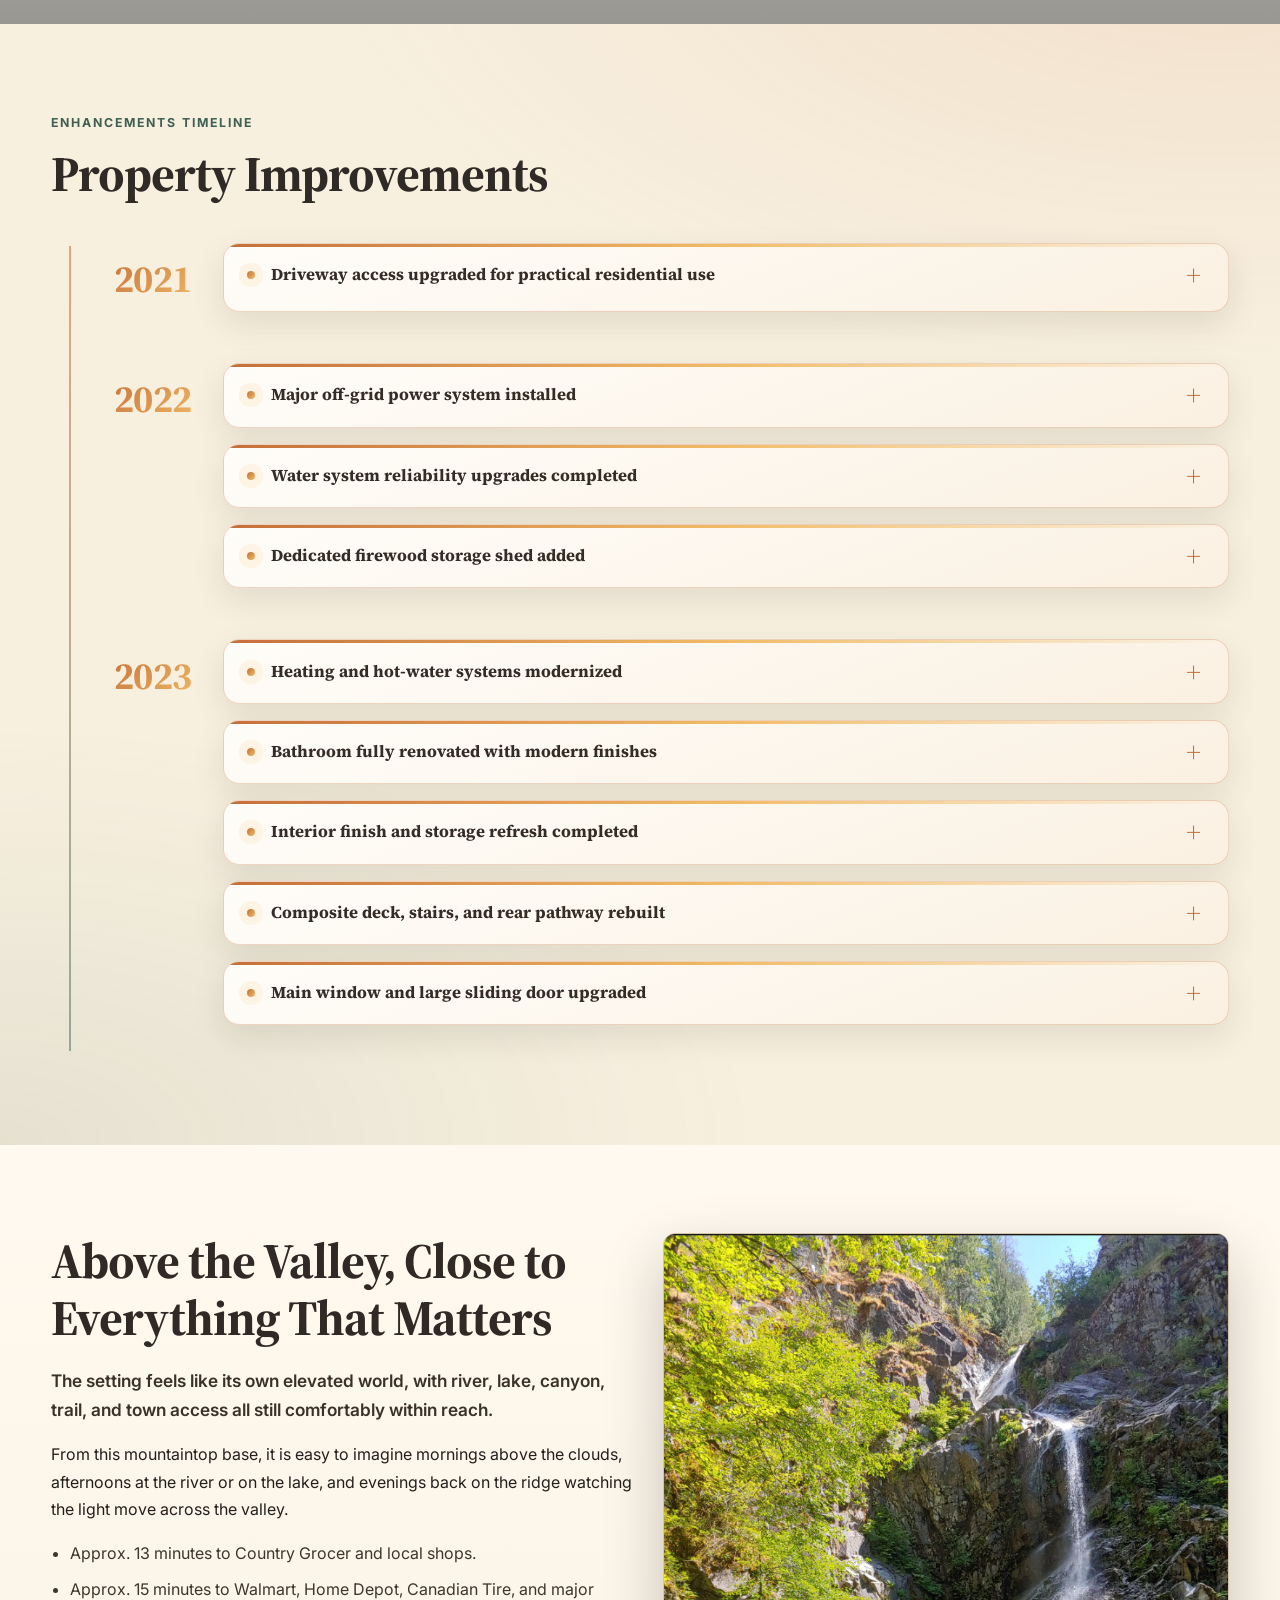
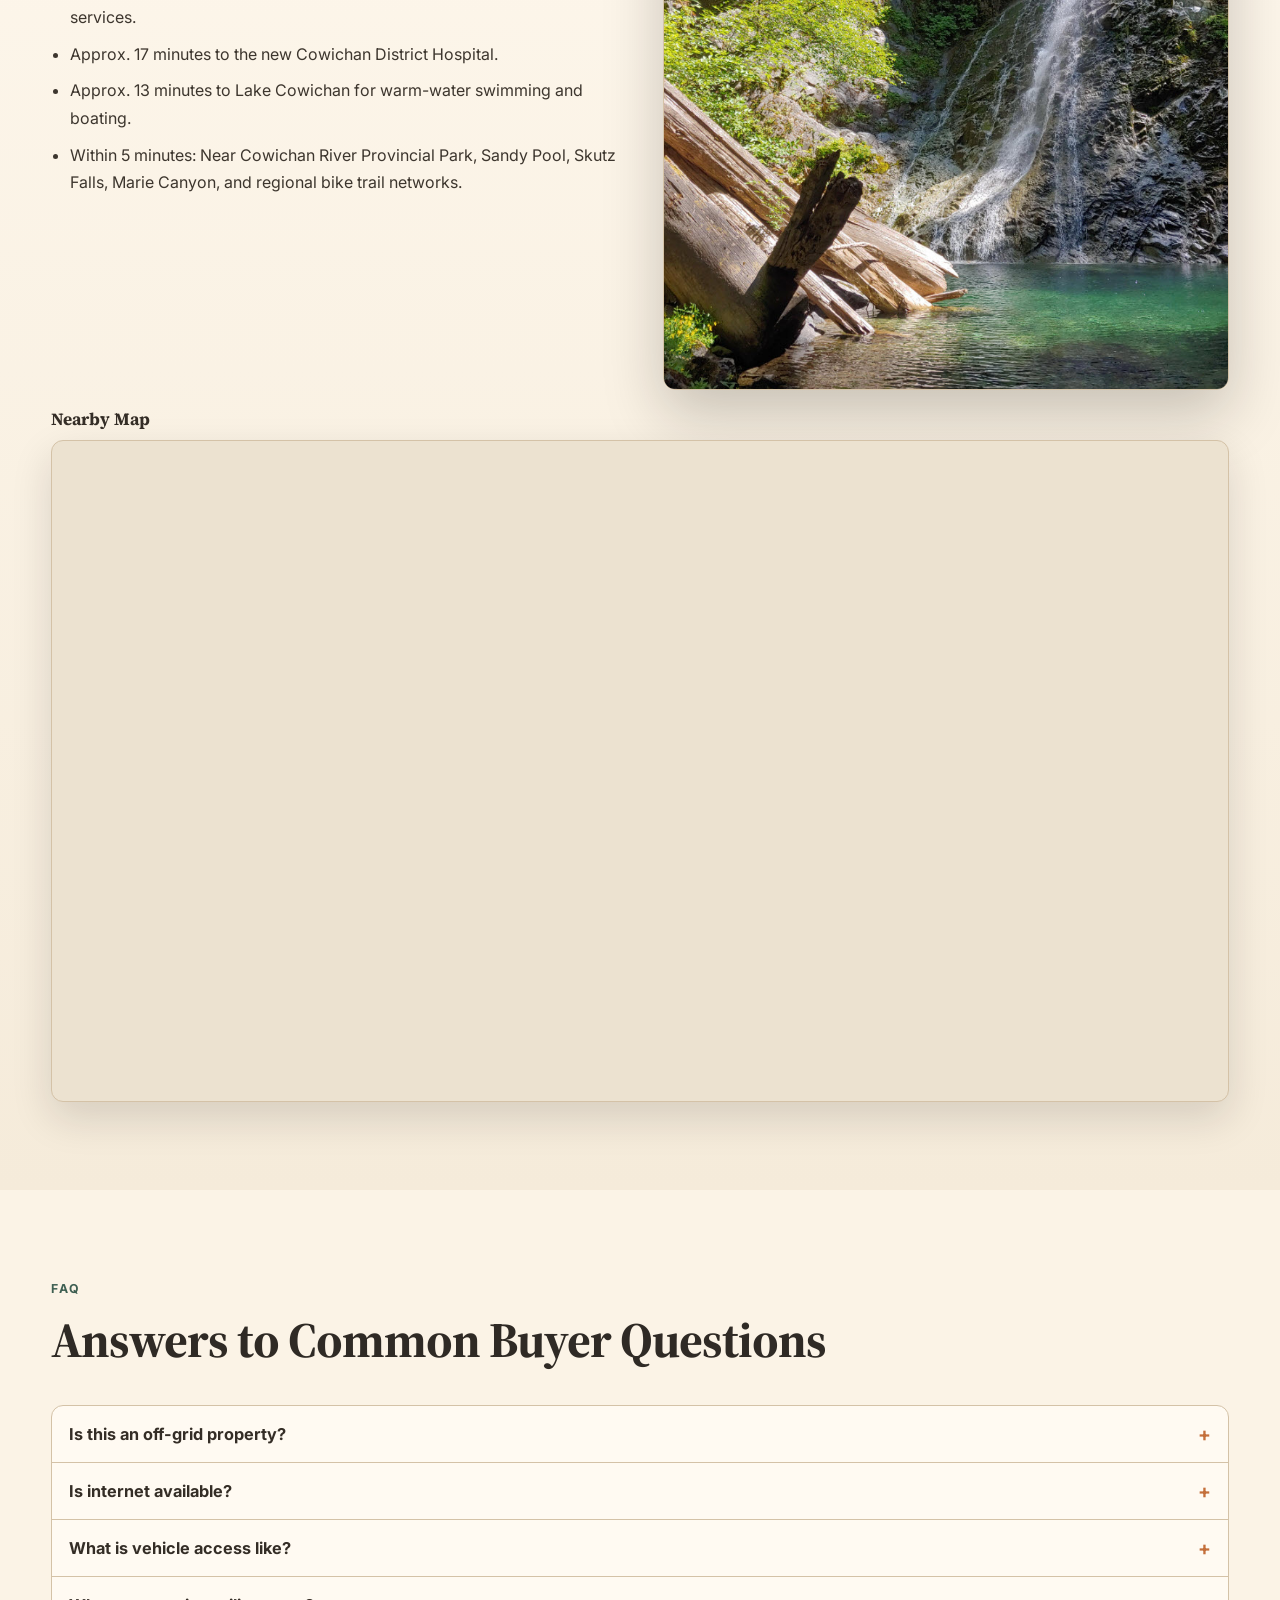
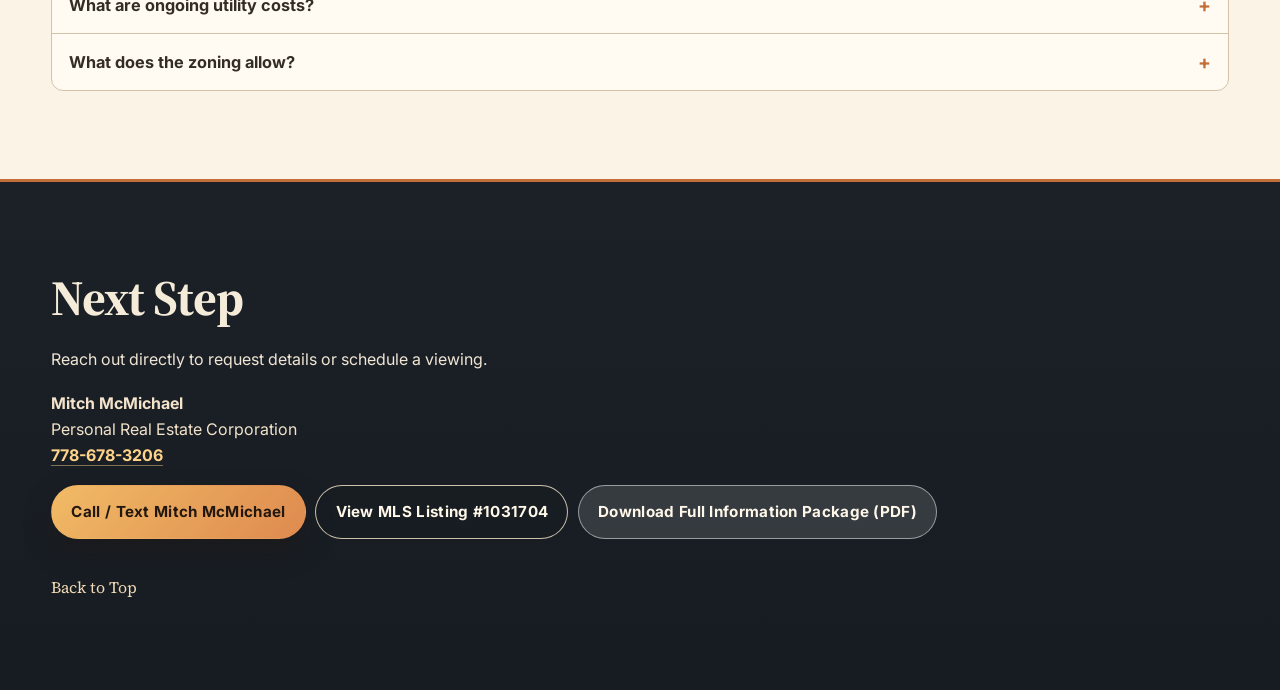
==== commit 835ffe9d: "video2" ====
--- a/index.html
+++ b/index.html
@@ -1,6 +1,15 @@
 <!DOCTYPE html>
 <html lang="en">
   <head>
+    <!-- Google tag (gtag.js) -->
+    <script async src="https://www.googletagmanager.com/gtag/js?id=G-XGX2NXL4YG"></script>
+    <script>
+      window.dataLayer = window.dataLayer || [];
+      function gtag(){dataLayer.push(arguments);}
+      gtag('js', new Date());
+
+      gtag('config', 'G-XGX2NXL4YG');
+    </script>
     <meta charset="UTF-8" />
     <meta name="viewport" content="width=device-width, initial-scale=1.0" />
     <title>5876 Stoltze Rd | Private 40-Acre Mountaintop Retreat</title>
@@ -20,7 +29,7 @@
     <link href="https://fonts.googleapis.com/css2?family=Inter:wght@400;500;600;700;800&family=Source+Serif+4:wght@400;600;700&display=swap" rel="stylesheet" />
     <link rel="icon" type="image/svg+xml" href="img/favicon-placeholder.svg" />
     <link rel="stylesheet" href="css/styles.css" />
-    <script defer src="js/main.js"></script>
+    <script defer src="js/main.js?v=20260517"></script>
   </head>
   <body>
     <a class="skip-link" href="#main-content">Skip to content</a>
@@ -125,6 +134,18 @@
         </div>
       </section>
 
+      <section class="video-band" id="walkthrough" aria-label="Property walkthrough video">
+        <video
+          class="video-band-media"
+          src="5876_Stoltze_Rd_video.mp4"
+          autoplay
+          loop
+          muted
+          playsinline
+          preload="metadata"
+        ></video>
+      </section>
+
       <section class="section standout" id="standout">
         <div class="container">
           <div class="section-header reveal">
@@ -516,6 +537,37 @@
       </div>
     </footer>
 
+    <div id="lightbox-extra-images" hidden>
+      <figure><img src="img/5876_StoltzeRd_highlight_1.jpg" alt="Highlight angle showing privacy and wide exposure" /><figcaption>Wide exposure and privacy are immediately apparent.</figcaption></figure>
+      <figure><img src="img/5876_StoltzeRd_highlight_3.jpg" alt="Highlight image with panoramic valley view" /><figcaption>Panoramic valley depth and changing light.</figcaption></figure>
+      <figure><img src="img/5876_StoltzeRd_highlight_6.jpg" alt="Highlight angle connecting home and off-grid independence" /><figcaption>Independent systems support flexible use.</figcaption></figure>
+      <figure><img src="img/5876_StoltzeRd_aerial_1.jpg" alt="Mountaintop ridge and valley view from aerial perspective" /><figcaption>The site sits high on a sun-filled ridge with long valley sightlines.</figcaption></figure>
+      <figure><img src="img/5876_StoltzeRd_arial_1.jpeg" alt="Aerial mountaintop perspective over ridge and valley view" /><figcaption>High elevation siting and terrain context.</figcaption></figure>
+      <figure><img src="img/5876_StoltzeRd_arial_2.jpeg" alt="Aerial view showing property approach and privacy buffer" /><figcaption>Approach, access, and separation from surrounding parcels.</figcaption></figure>
+      <figure><img src="img/5876_StoltzeRd_arial_3.jpeg" alt="Aerial exposure image with mountain and valley backdrop" /><figcaption>Broad valley outlook and mountain backdrop.</figcaption></figure>
+      <figure><img src="img/5876_StoltzeRd_arial_4.jpeg" alt="Aerial image highlighting sunrise and sunset exposure" /><figcaption>Ridge orientation captures morning and evening light.</figcaption></figure>
+      <figure><img src="img/5876_StoltzeRd_nature_3.jpeg" alt="Nature frame showing valley view and arbutus character" /><figcaption>Native vegetation and long view corridors.</figcaption></figure>
+      <figure><img src="img/5876_StoltzeRd_nature_4.jpeg" alt="Rock outcrop and arbutus landscape detail" /><figcaption>Rock outcrops reinforce South Island character.</figcaption></figure>
+      <figure><img src="img/5876_StoltzeRd_house_1.jpeg" alt="Home exterior within private mountaintop landscape" /><figcaption>Exterior presence remains tied to the natural ridge setting.</figcaption></figure>
+      <figure><img src="img/5876_StoltzeRd_house_2.jpeg" alt="House elevation within mountaintop privacy setting" /><figcaption>Built form nested into the ridge without losing view value.</figcaption></figure>
+      <figure><img src="img/5876_StoltzeRd_house_3.jpeg" alt="Home frontage with surrounding natural context" /><figcaption>Efficient footprint with practical exterior flow.</figcaption></figure>
+      <figure><img src="img/5876_StoltzeRd_house_5.jpeg" alt="Exterior angle showing separation and natural terrain" /><figcaption>Clear separation, calm, and day-to-day usability.</figcaption></figure>
+      <figure><img src="img/5876_StoltzeRd_house_6.jpeg" alt="House exterior angle showing mountaintop privacy and usable grounds" /><figcaption>Additional exterior angle emphasizing privacy and usable approach.</figcaption></figure>
+      <figure><img src="img/5876_StoltzeRd_house_7.jpeg" alt="Exterior photo highlighting home placement in natural surroundings" /><figcaption>Home placement works with the natural terrain instead of against it.</figcaption></figure>
+      <figure><img src="img/5876_StoltzeRd_house_8.jpeg" alt="House exterior view with outdoor living context" /><figcaption>Exterior living zones support practical day-to-day use.</figcaption></figure>
+      <figure><img src="img/5876_StoltzeRd_interior_1.jpeg" alt="Interior living area with warm natural light" /><figcaption>Main living zone with welcoming mountain-home character.</figcaption></figure>
+      <figure><img src="img/5876_StoltzeRd_interior_2.jpeg" alt="Interior space showing functional everyday layout" /><figcaption>Practical circulation and day-to-day usability.</figcaption></figure>
+      <figure><img src="img/5876_StoltzeRd_interior_3.jpeg" alt="Interior detail emphasizing comfort and efficiency" /><figcaption>Comfort-focused interior tied to low-dependence living.</figcaption></figure>
+      <figure><img src="img/5876_StoltzeRd_interior_4.jpeg" alt="Interior room view with bright, usable proportions" /><figcaption>Bright interior proportions suited to full-time use.</figcaption></figure>
+      <figure><img src="img/5876_StoltzeRd_interior_5.jpeg" alt="Interior room showing mountain home finish and natural light" /><figcaption>Warm finishes and natural light reinforce comfort.</figcaption></figure>
+      <figure><img src="img/5876_StoltzeRd_interior_6.jpeg" alt="Interior perspective highlighting efficient room arrangement" /><figcaption>Efficient room arrangement supports simple everyday living.</figcaption></figure>
+      <figure><img src="img/5876_StoltzeRd_interior_7.jpeg" alt="Interior photo showing practical use space" /><figcaption>Usable spaces balance function and comfort.</figcaption></figure>
+      <figure><img src="img/5876_StoltzeRd_interior_8.jpeg" alt="Interior view with bright surfaces and comfortable proportions" /><figcaption>Bright interior surfaces keep the home feeling open and calm.</figcaption></figure>
+      <figure><img src="img/5876_StoltzeRd_interior_9.jpeg" alt="Interior detail reflecting full-time living practicality" /><figcaption>Practical details support year-round full-time use.</figcaption></figure>
+      <figure><img src="img/5876_StoltzeRd_interior_10.jpeg" alt="Interior room with comfortable scale and light" /><figcaption>Comfortable scale and light contribute to everyday livability.</figcaption></figure>
+      <figure><img src="img/5876_StoltzeRd_interior_11.jpeg" alt="Interior image showing polished, efficient living spaces" /><figcaption>Polished interior spaces complement the self-reliant property systems.</figcaption></figure>
+    </div>
+
     <div class="lightbox" id="gallery-lightbox" aria-hidden="true" role="dialog" aria-label="Photo viewer">
       <button class="lightbox-close" type="button" aria-label="Close viewer">Close</button>
       <button class="lightbox-nav lightbox-prev" type="button" aria-label="Previous image">Prev</button>
--- a/css/styles.css
+++ b/css/styles.css
@@ -353,6 +353,27 @@
 .summary p {
   font-size: 1.03rem;
   color: #433b34;
+}
+
+.video-band {
+  position: relative;
+  height: clamp(260px, 44vh, 520px);
+  overflow: hidden;
+}
+
+.video-band-media {
+  position: absolute;
+  inset: 0;
+  width: 100%;
+  height: 100%;
+  object-fit: cover;
+}
+
+.video-band::after {
+  content: "";
+  position: absolute;
+  inset: 0;
+  background: linear-gradient(to bottom, rgba(22, 24, 27, 0.22), rgba(22, 24, 27, 0.4));
 }
 
 .scenic-band {
